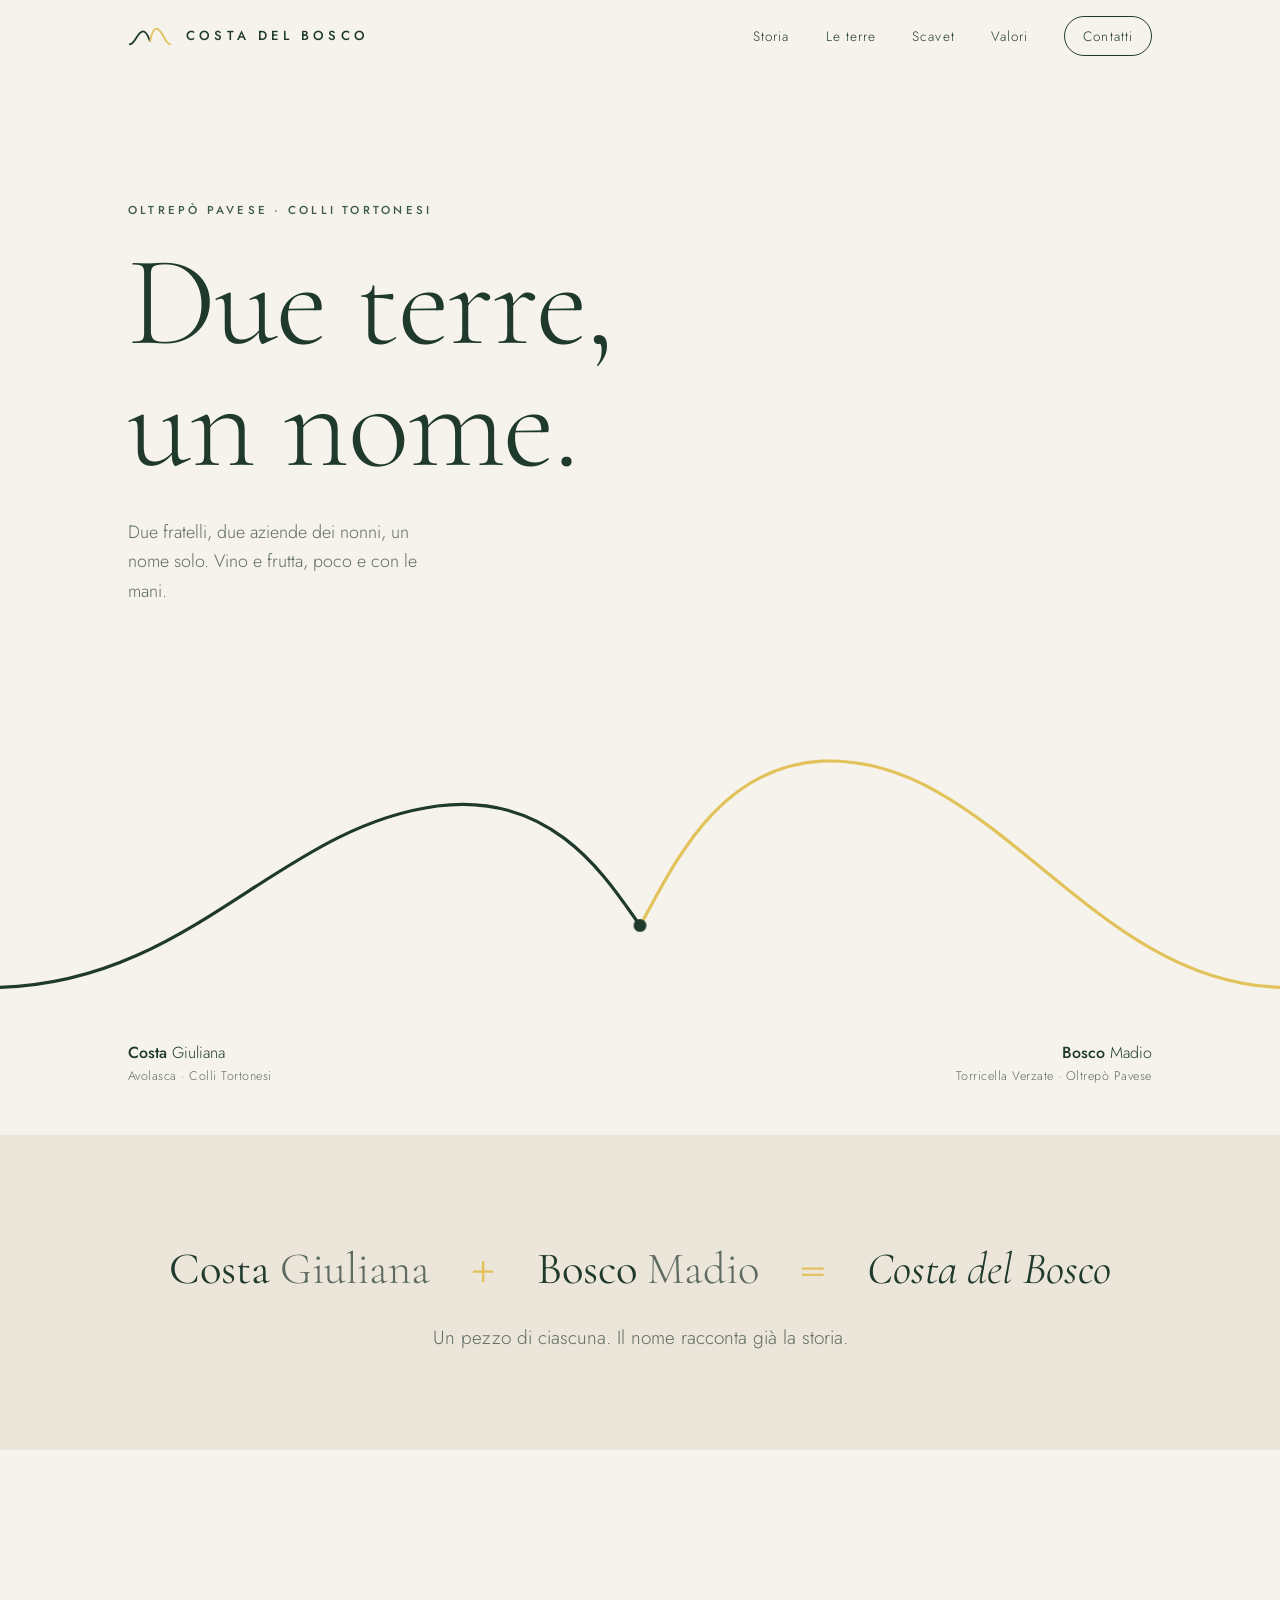
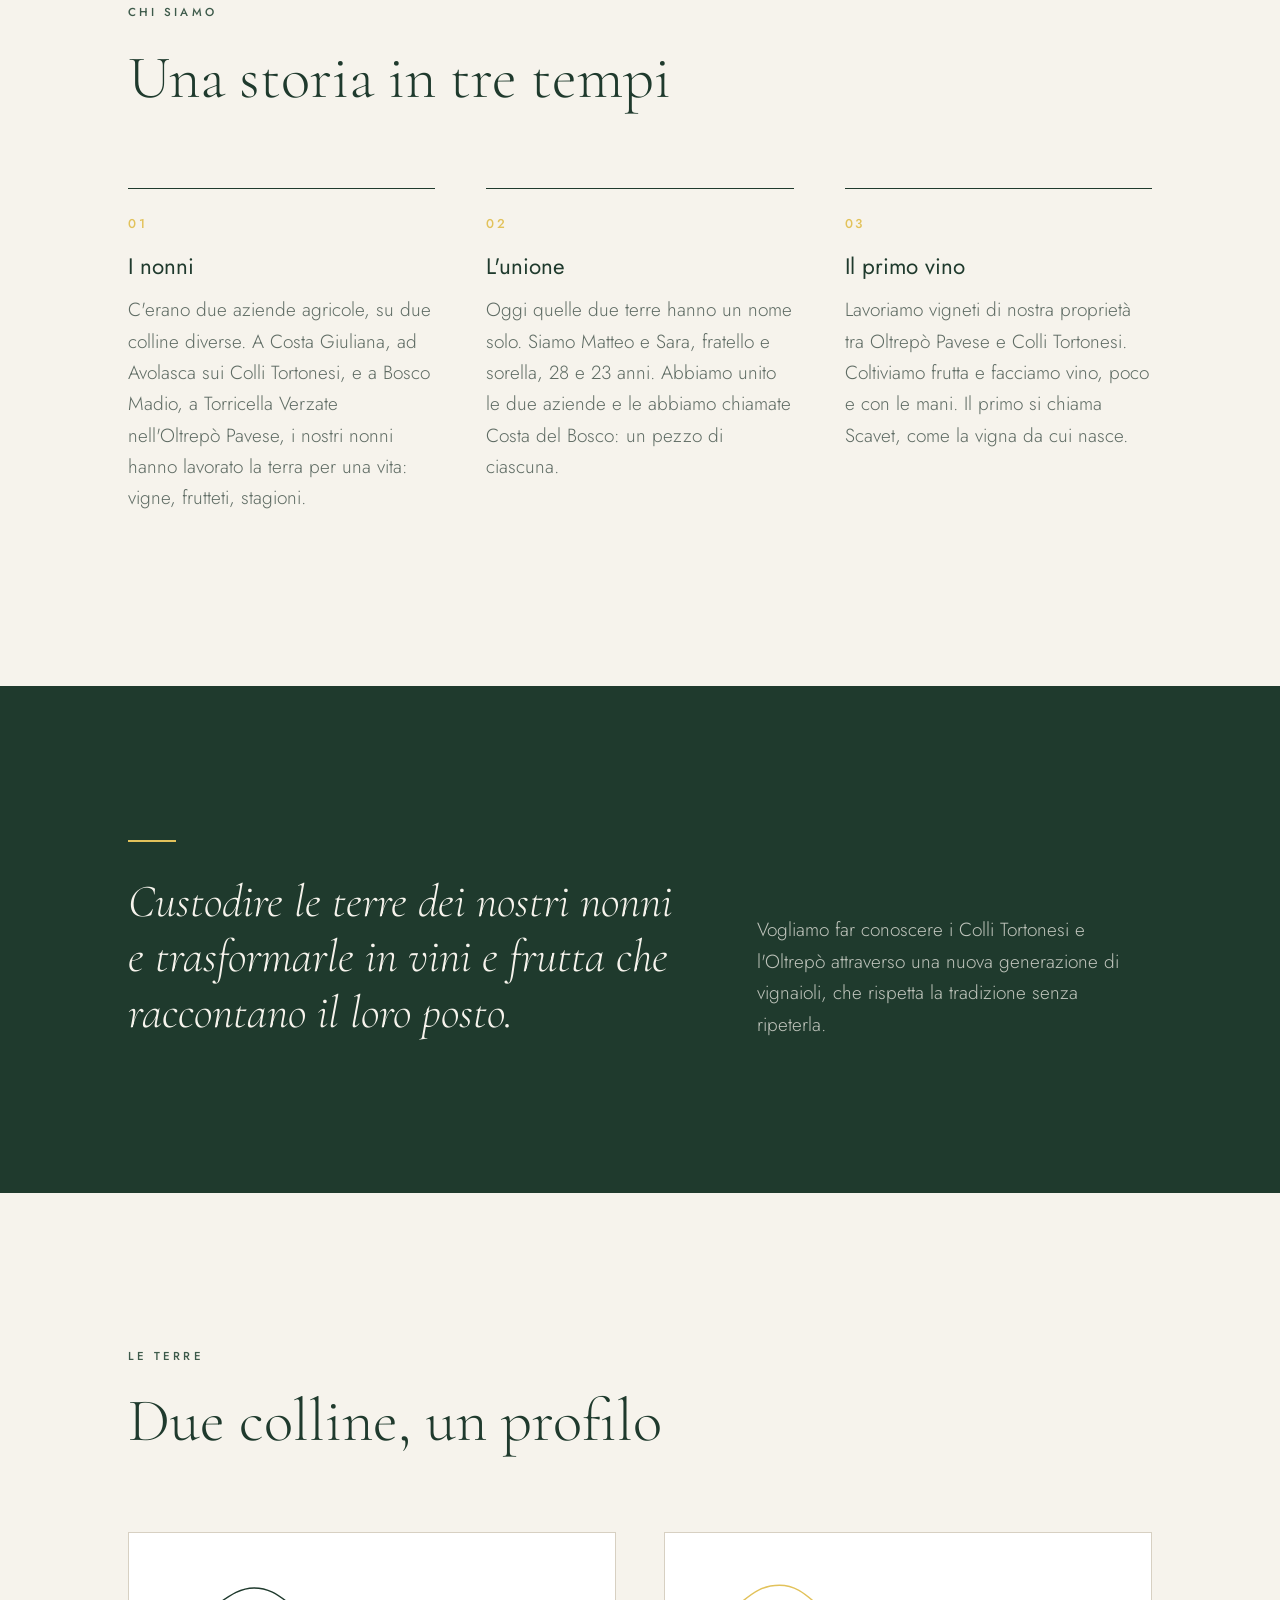
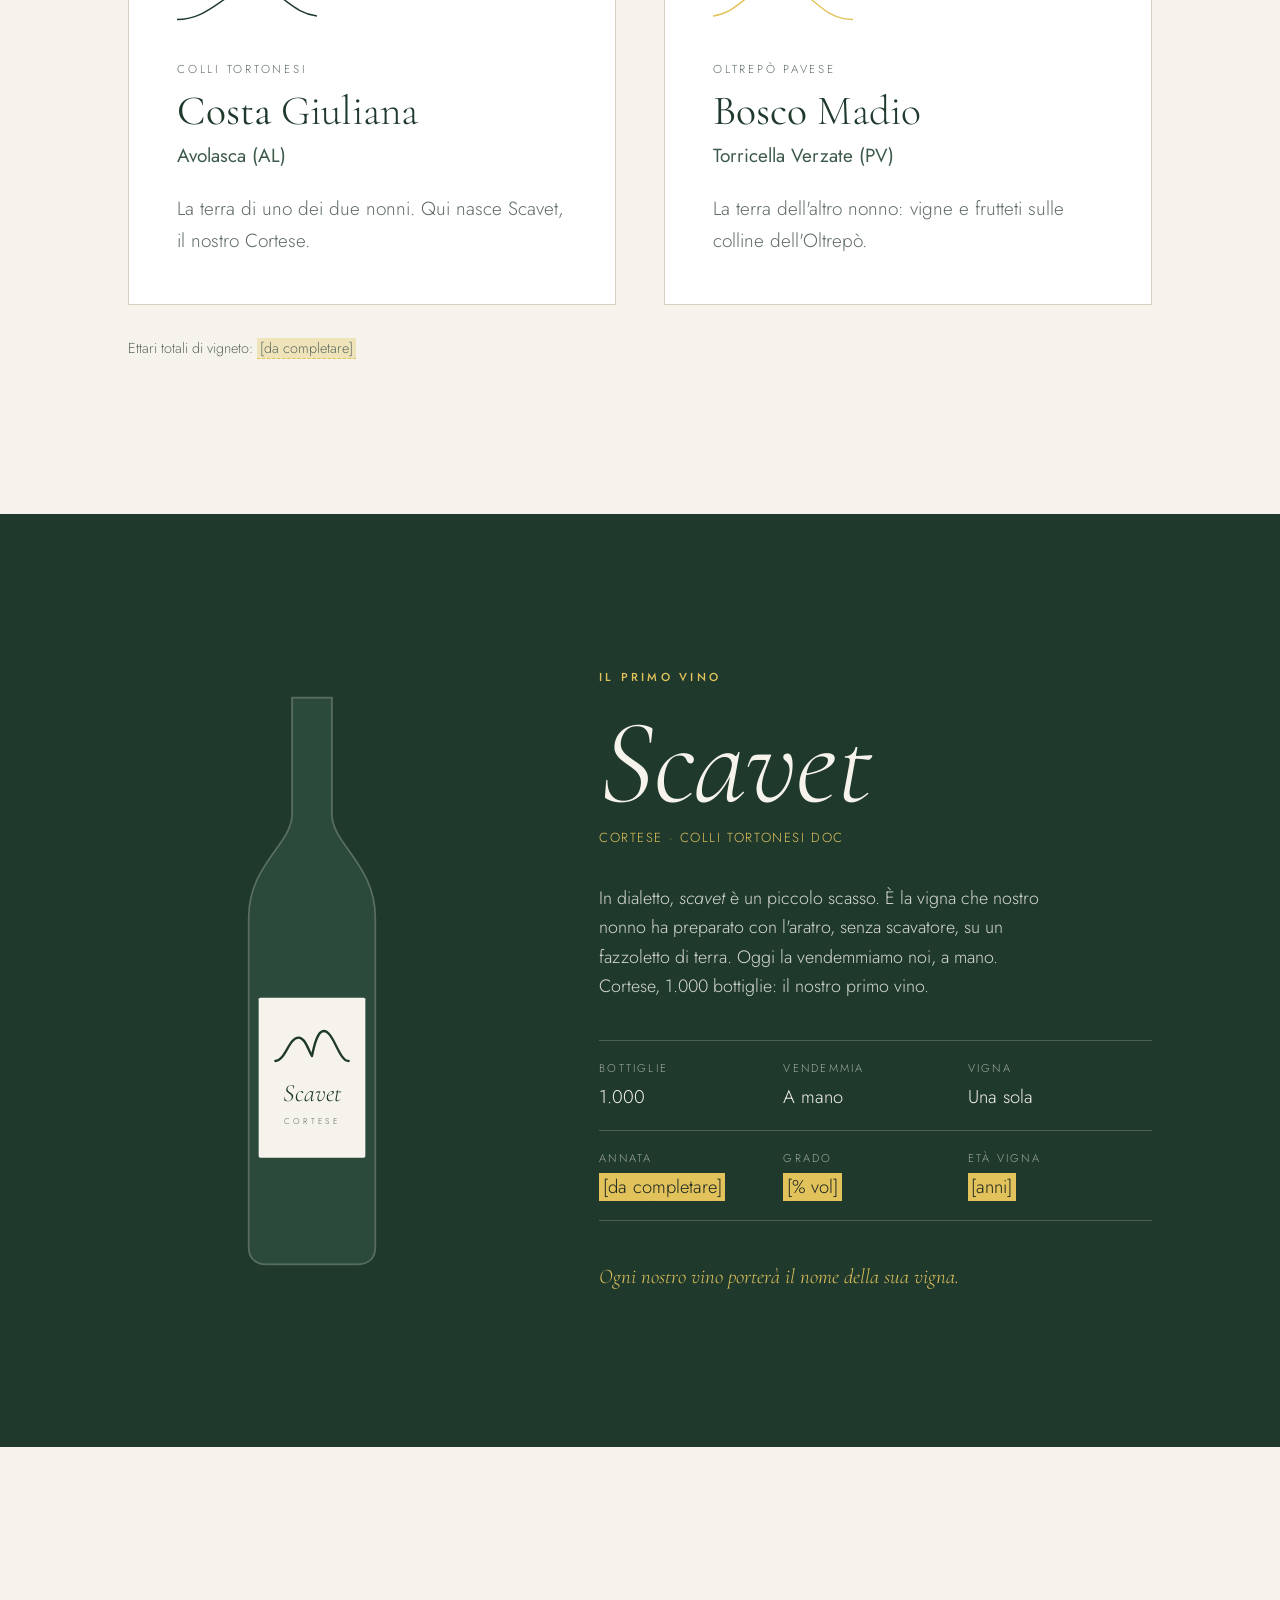
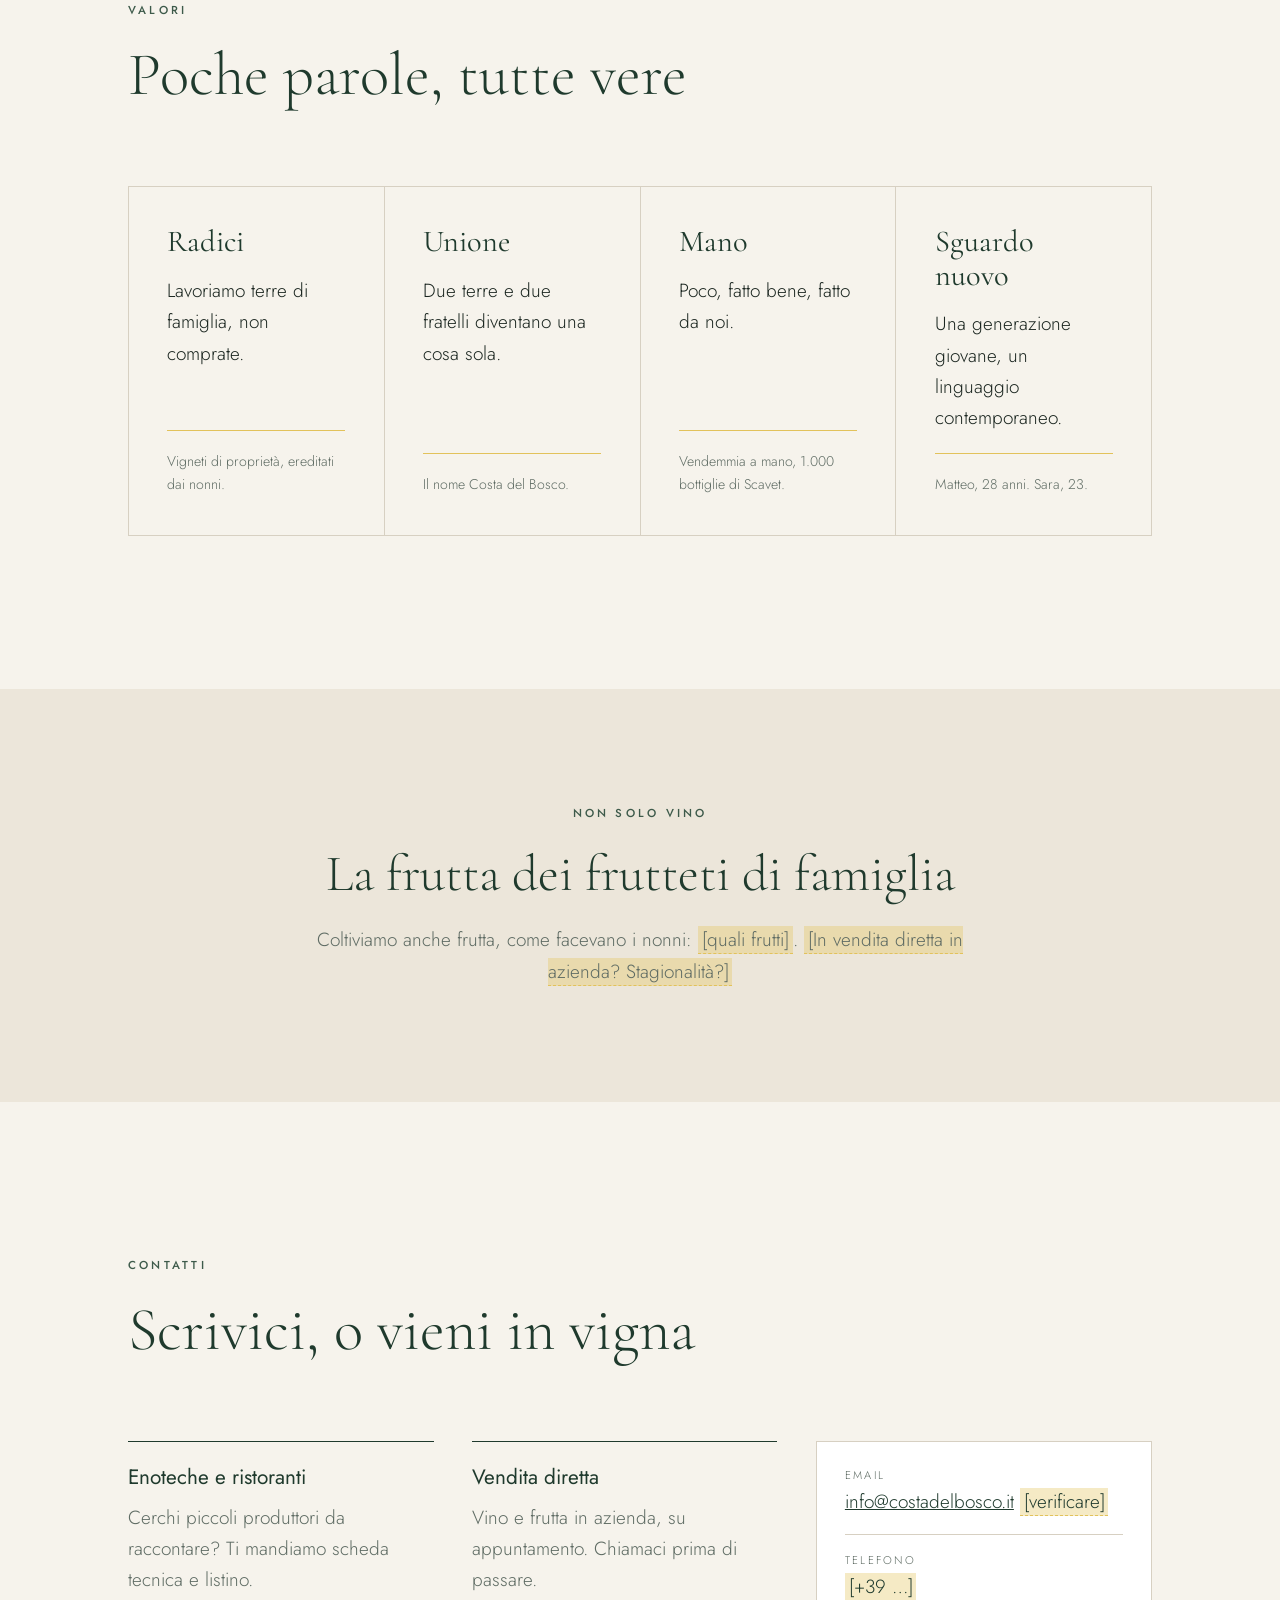
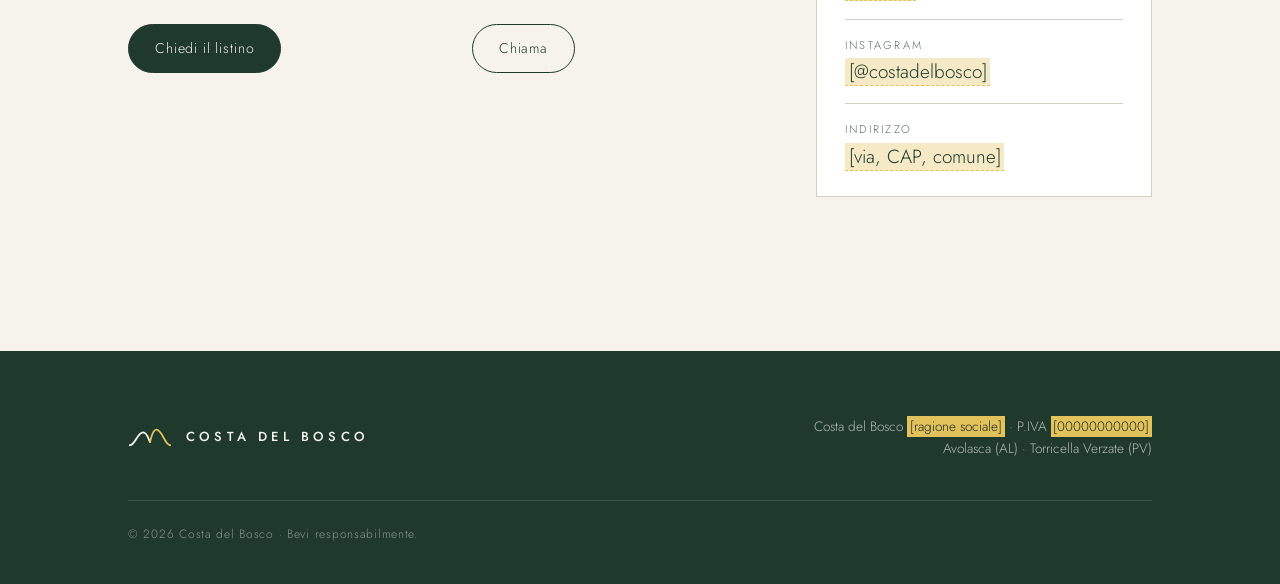
==== sito/index.html @ 636215fb "Primo commit: piattaforma di brand, identità visiva e sito Co-Authored-By: Claude Opus 5.5 <noreply@" ====
<!doctype html>
<html lang="it">
<head>
  <meta charset="utf-8">
  <meta name="viewport" content="width=device-width, initial-scale=1">
  <title>Costa del Bosco — Vino e frutta tra Oltrepò Pavese e Colli Tortonesi</title>
  <meta name="description" content="Due fratelli, due aziende dei nonni, un nome solo. Vino e frutta tra Oltrepò Pavese e Colli Tortonesi.">
  <meta property="og:title" content="Costa del Bosco">
  <meta property="og:description" content="Due fratelli, due aziende dei nonni, un nome solo. Vino e frutta tra Oltrepò Pavese e Colli Tortonesi.">
  <meta property="og:type" content="website">
  <meta name="theme-color" content="#1f3a2d">
  <link rel="icon" href="assets/favicon.svg" type="image/svg+xml">
  <link rel="preconnect" href="https://fonts.googleapis.com">
  <link rel="preconnect" href="https://fonts.gstatic.com" crossorigin>
  <link href="https://fonts.googleapis.com/css2?family=Cormorant+Garamond:ital,wght@0,300;0,400;1,300;1,400&family=Jost:wght@300;400;500&display=swap" rel="stylesheet">
  <link rel="stylesheet" href="styles.css">
  <script>document.documentElement.classList.add("js");</script>
</head>
<body>

  <header class="site-header">
    <div class="wrap header-inner">
      <a href="#top" class="brand" aria-label="Costa del Bosco, torna all'inizio">
        <svg class="brand-mark" viewBox="0 0 48 24" aria-hidden="true">
          <path d="M2 21 C8 21 10 7 16.5 7 C21 7 22.5 15 24 17.5" />
          <path d="M46 21 C40 21 37.5 4 31 4 C26.5 4 25.2 14 24 17.5" />
        </svg>
        <span class="brand-name">Costa del Bosco</span>
      </a>
      <button class="nav-toggle" aria-expanded="false" aria-controls="nav" aria-label="Apri il menu">
        <span></span><span></span>
      </button>
      <nav id="nav" class="nav">
        <a href="#storia">Storia</a>
        <a href="#terre">Le terre</a>
        <a href="#scavet">Scavet</a>
        <a href="#valori">Valori</a>
        <a href="#contatti" class="nav-cta">Contatti</a>
      </nav>
    </div>
  </header>

  <main id="top">

    <!-- HERO -->
    <section class="hero">
      <div class="wrap">
        <p class="eyebrow">Oltrepò Pavese · Colli Tortonesi</p>
        <h1 class="hero-title">Due terre,<br>un nome.</h1>
        <p class="hero-lead">Due fratelli, due aziende dei nonni, un nome solo. Vino e frutta, poco e con le mani.</p>
      </div>
      <figure class="hero-hills" aria-hidden="true">
        <svg viewBox="0 0 1200 320">
          <path class="hill hill-costa" pathLength="1" d="M0 290 C180 285 260 140 410 120 C520 106 570 190 600 232" />
          <path class="hill hill-bosco" pathLength="1" d="M1200 290 C1020 285 930 70 770 78 C670 84 630 180 600 232" />
          <circle class="hill-meet" cx="600" cy="232" r="6" />
        </svg>
        <figcaption class="hills-labels wrap">
          <span><strong>Costa</strong> Giuliana<small>Avolasca · Colli Tortonesi</small></span>
          <span><strong>Bosco</strong> Madio<small>Torricella Verzate · Oltrepò Pavese</small></span>
        </figcaption>
      </figure>
    </section>

    <!-- IL NOME -->
    <section class="name-equation">
      <div class="wrap">
        <p class="equation reveal">
          <span><b>Costa</b> Giuliana</span>
          <span class="op">+</span>
          <span><b>Bosco</b> Madio</span>
          <span class="op">=</span>
          <span class="result"><b>Costa</b> del <b>Bosco</b></span>
        </p>
        <p class="equation-note reveal">Un pezzo di ciascuna. Il nome racconta già la storia.</p>
      </div>
    </section>

    <!-- STORIA -->
    <section id="storia" class="section">
      <div class="wrap">
        <header class="section-head reveal">
          <p class="eyebrow">Chi siamo</p>
          <h2>Una storia in tre tempi</h2>
        </header>
        <ol class="timeline">
          <li class="reveal">
            <span class="step">01</span>
            <h3>I nonni</h3>
            <p>C'erano due aziende agricole, su due colline diverse. A Costa Giuliana, ad Avolasca sui Colli Tortonesi, e a Bosco Madio, a Torricella Verzate nell'Oltrepò Pavese, i nostri nonni hanno lavorato la terra per una vita: vigne, frutteti, stagioni.</p>
          </li>
          <li class="reveal">
            <span class="step">02</span>
            <h3>L'unione</h3>
            <p>Oggi quelle due terre hanno un nome solo. Siamo Matteo e Sara, fratello e sorella, 28 e 23 anni. Abbiamo unito le due aziende e le abbiamo chiamate Costa del Bosco: un pezzo di ciascuna.</p>
          </li>
          <li class="reveal">
            <span class="step">03</span>
            <h3>Il primo vino</h3>
            <p>Lavoriamo vigneti di nostra proprietà tra Oltrepò Pavese e Colli Tortonesi. Coltiviamo frutta e facciamo vino, poco e con le mani. Il primo si chiama Scavet, come la vigna da cui nasce.</p>
          </li>
        </ol>
      </div>
    </section>

    <!-- MISSIONE -->
    <section class="mission">
      <div class="wrap mission-grid">
        <blockquote class="reveal">
          <p>Custodire le terre dei nostri nonni e trasformarle in vini e frutta che raccontano il loro posto.</p>
        </blockquote>
        <p class="mission-vision reveal">Vogliamo far conoscere i Colli Tortonesi e l'Oltrepò attraverso una nuova generazione di vignaioli, che rispetta la tradizione senza ripeterla.</p>
      </div>
    </section>

    <!-- LE TERRE -->
    <section id="terre" class="section">
      <div class="wrap">
        <header class="section-head reveal">
          <p class="eyebrow">Le terre</p>
          <h2>Due colline, un profilo</h2>
        </header>
        <div class="lands">
          <article class="land reveal">
            <svg class="land-line" viewBox="0 0 200 60" aria-hidden="true"><path d="M0 55 C50 55 70 10 110 10 C150 10 160 45 200 50" /></svg>
            <p class="land-zone">Colli Tortonesi</p>
            <h3><b>Costa</b> Giuliana</h3>
            <p class="land-place">Avolasca (AL)</p>
            <p>La terra di uno dei due nonni. Qui nasce Scavet, il nostro Cortese.</p>
          </article>
          <article class="land reveal">
            <svg class="land-line" viewBox="0 0 200 60" aria-hidden="true"><path d="M0 50 C40 45 50 6 95 6 C140 6 150 55 200 55" /></svg>
            <p class="land-zone">Oltrepò Pavese</p>
            <h3><b>Bosco</b> Madio</h3>
            <p class="land-place">Torricella Verzate (PV)</p>
            <p>La terra dell'altro nonno: vigne e frutteti sulle colline dell'Oltrepò.</p>
          </article>
        </div>
        <p class="lands-note reveal">Ettari totali di vigneto: <span class="todo">[da completare]</span></p>
      </div>
    </section>

    <!-- SCAVET -->
    <section id="scavet" class="wine">
      <div class="wrap wine-grid">
        <div class="wine-visual reveal" aria-hidden="true">
          <svg viewBox="0 0 120 360" class="bottle">
            <path class="bottle-body" d="M48 10 h24 v70 c0 18 26 30 26 62 v198 c0 6 -4 10 -10 10 h-56 c-6 0 -10 -4 -10 -10 v-198 c0 -32 26 -44 26 -62 z" />
            <rect class="bottle-label" x="28" y="190" width="64" height="96" rx="1" />
            <path class="bottle-mark" d="M38 228 C44 228 46 214 52 214 C56 214 58 222 60 225 M82 228 C76 228 73 210 67 210 C63 210 61 220 60 225" />
            <text x="60" y="252" text-anchor="middle" class="bottle-text">Scavet</text>
            <text x="60" y="266" text-anchor="middle" class="bottle-sub">CORTESE</text>
          </svg>
        </div>
        <div class="wine-copy">
          <p class="eyebrow reveal">Il primo vino</p>
          <h2 class="wine-name reveal">Scavet</h2>
          <p class="wine-type reveal">Cortese · Colli Tortonesi DOC</p>
          <p class="wine-story reveal">In dialetto, <em>scavet</em> è un piccolo scasso. È la vigna che nostro nonno ha preparato con l'aratro, senza scavatore, su un fazzoletto di terra. Oggi la vendemmiamo noi, a mano. Cortese, 1.000 bottiglie: il nostro primo vino.</p>
          <dl class="wine-facts reveal">
            <div><dt>Bottiglie</dt><dd>1.000</dd></div>
            <div><dt>Vendemmia</dt><dd>A mano</dd></div>
            <div><dt>Vigna</dt><dd>Una sola</dd></div>
            <div><dt>Annata</dt><dd><span class="todo">[da completare]</span></dd></div>
            <div><dt>Grado</dt><dd><span class="todo">[% vol]</span></dd></div>
            <div><dt>Età vigna</dt><dd><span class="todo">[anni]</span></dd></div>
          </dl>
          <p class="wine-rule reveal">Ogni nostro vino porterà il nome della sua vigna.</p>
        </div>
      </div>
    </section>

    <!-- VALORI -->
    <section id="valori" class="section">
      <div class="wrap">
        <header class="section-head reveal">
          <p class="eyebrow">Valori</p>
          <h2>Poche parole, tutte vere</h2>
        </header>
        <div class="values">
          <article class="value reveal">
            <h3>Radici</h3>
            <p>Lavoriamo terre di famiglia, non comprate.</p>
            <p class="value-proof">Vigneti di proprietà, ereditati dai nonni.</p>
          </article>
          <article class="value reveal">
            <h3>Unione</h3>
            <p>Due terre e due fratelli diventano una cosa sola.</p>
            <p class="value-proof">Il nome Costa del Bosco.</p>
          </article>
          <article class="value reveal">
            <h3>Mano</h3>
            <p>Poco, fatto bene, fatto da noi.</p>
            <p class="value-proof">Vendemmia a mano, 1.000 bottiglie di Scavet.</p>
          </article>
          <article class="value reveal">
            <h3>Sguardo nuovo</h3>
            <p>Una generazione giovane, un linguaggio contemporaneo.</p>
            <p class="value-proof">Matteo, 28 anni. Sara, 23.</p>
          </article>
        </div>
      </div>
    </section>

    <!-- FRUTTA -->
    <section class="fruit">
      <div class="wrap fruit-inner reveal">
        <p class="eyebrow">Non solo vino</p>
        <h2>La frutta dei frutteti di famiglia</h2>
        <p>Coltiviamo anche frutta, come facevano i nonni: <span class="todo">[quali frutti]</span>. <span class="todo">[In vendita diretta in azienda? Stagionalità?]</span></p>
      </div>
    </section>

    <!-- CONTATTI -->
    <section id="contatti" class="section contact">
      <div class="wrap">
        <header class="section-head reveal">
          <p class="eyebrow">Contatti</p>
          <h2>Scrivici, o vieni in vigna</h2>
        </header>
        <div class="contact-grid">
          <article class="contact-card reveal">
            <h3>Enoteche e ristoranti</h3>
            <p>Cerchi piccoli produttori da raccontare? Ti mandiamo scheda tecnica e listino.</p>
            <a class="button" href="mailto:info@costadelbosco.it?subject=Richiesta%20listino">Chiedi il listino</a>
          </article>
          <article class="contact-card reveal">
            <h3>Vendita diretta</h3>
            <p>Vino e frutta in azienda, su appuntamento. Chiamaci prima di passare.</p>
            <a class="button button-ghost" href="tel:+390000000000">Chiama</a>
          </article>
          <dl class="contact-list reveal">
            <div><dt>Email</dt><dd><a href="mailto:info@costadelbosco.it">info@costadelbosco.it</a> <span class="todo">[verificare]</span></dd></div>
            <div><dt>Telefono</dt><dd><span class="todo">[+39 …]</span></dd></div>
            <div><dt>Instagram</dt><dd><span class="todo">[@costadelbosco]</span></dd></div>
            <div><dt>Indirizzo</dt><dd><span class="todo">[via, CAP, comune]</span></dd></div>
          </dl>
        </div>
      </div>
    </section>

  </main>

  <footer class="site-footer">
    <div class="wrap footer-inner">
      <div class="footer-brand">
        <svg class="brand-mark" viewBox="0 0 48 24" aria-hidden="true">
          <path d="M2 21 C8 21 10 7 16.5 7 C21 7 22.5 15 24 17.5" />
          <path d="M46 21 C40 21 37.5 4 31 4 C26.5 4 25.2 14 24 17.5" />
        </svg>
        <span class="brand-name">Costa del Bosco</span>
      </div>
      <p class="footer-legal">
        Costa del Bosco <span class="todo">[ragione sociale]</span> · P.IVA <span class="todo">[00000000000]</span><br>
        Avolasca (AL) · Torricella Verzate (PV)
      </p>
      <p class="footer-small">© <span data-year>2026</span> Costa del Bosco · Bevi responsabilmente.</p>
    </div>
  </footer>

  <script src="script.js" defer></script>
</body>
</html>
---- sito/styles.css ----
/* Costa del Bosco — palette e tipografia dalla piattaforma di brand */
:root {
  --bosco: #1f3a2d;        /* verde bosco profondo */
  --bosco-soft: #3d5a4a;
  --calce: #f6f3ec;        /* bianco calce / carta naturale */
  --carta: #ece6da;
  --paglia: #e2c25b;       /* giallo paglierino, il colore del Cortese */
  --ink: #1b2620;
  --muted: #5e6b63;
  --line: #d7d0c2;

  --sans: "Jost", system-ui, -apple-system, "Segoe UI", sans-serif;
  --serif: "Cormorant Garamond", Georgia, serif;

  --wrap: 1120px;
  --gutter: clamp(16px, 5vw, 48px);
  --section: clamp(80px, 12vw, 160px);
}

*, *::before, *::after { box-sizing: border-box; }

html { scroll-behavior: smooth; scroll-padding-top: 80px; }

body {
  margin: 0;
  background: var(--calce);
  color: var(--ink);
  font-family: var(--sans);
  font-weight: 300;
  font-size: clamp(17px, 1.1vw + 12px, 19px);
  line-height: 1.65;
  -webkit-font-smoothing: antialiased;
}

h1, h2, h3 { font-weight: 400; line-height: 1.1; margin: 0; }
p { margin: 0 0 1em; }
a { color: inherit; }
b, strong { font-weight: 500; }

.wrap { max-width: var(--wrap); margin: 0 auto; padding: 0 var(--gutter); }

.eyebrow {
  font-size: 0.72rem;
  font-weight: 500;
  letter-spacing: 0.28em;
  text-transform: uppercase;
  color: var(--bosco-soft);
  margin-bottom: 1.4rem;
}

/* Segnaposto da completare: visibili ma discreti */
.todo {
  background: color-mix(in srgb, var(--paglia) 35%, transparent);
  border-bottom: 1px dashed var(--paglia);
  padding: 0 0.2em;
  font-style: normal;
}

/* ---------- Header ---------- */
.site-header {
  position: sticky;
  top: 0;
  z-index: 10;
  background: color-mix(in srgb, var(--calce) 88%, transparent);
  backdrop-filter: blur(10px);
  border-bottom: 1px solid transparent;
  transition: border-color .3s;
}
.site-header.scrolled { border-bottom-color: var(--line); }

.header-inner {
  display: flex;
  align-items: center;
  justify-content: space-between;
  height: 72px;
}

.brand { display: flex; align-items: center; gap: 14px; text-decoration: none; color: var(--bosco); }
.brand-mark { width: 44px; height: 22px; fill: none; stroke: currentColor; stroke-width: 2; stroke-linecap: round; }
.brand-mark path:last-child { stroke: var(--paglia); }
.brand-name {
  font-size: 0.82rem;
  font-weight: 500;
  letter-spacing: 0.32em;
  text-transform: uppercase;
  white-space: nowrap;
}

.nav { display: flex; gap: 36px; align-items: center; }
.nav a {
  text-decoration: none;
  font-size: 0.85rem;
  letter-spacing: 0.08em;
  color: var(--bosco);
  position: relative;
}
.nav a::after {
  content: "";
  position: absolute;
  left: 0; right: 0; bottom: -4px;
  height: 1px;
  background: currentColor;
  transform: scaleX(0);
  transform-origin: left;
  transition: transform .3s;
}
.nav a:hover::after, .nav a:focus-visible::after { transform: scaleX(1); }
.nav .nav-cta { border: 1px solid var(--bosco); padding: 8px 18px; border-radius: 999px; }
.nav .nav-cta::after { display: none; }
.nav .nav-cta:hover { background: var(--bosco); color: var(--calce); }

.nav-toggle {
  display: none;
  background: none;
  border: 0;
  width: 40px; height: 40px;
  padding: 10px 8px;
  cursor: pointer;
  flex-direction: column;
  justify-content: space-between;
}
.nav-toggle span { display: block; height: 1.5px; background: var(--bosco); transition: transform .3s; }
.nav-toggle[aria-expanded="true"] span:first-child { transform: translateY(8.5px) rotate(45deg); }
.nav-toggle[aria-expanded="true"] span:last-child { transform: translateY(-8.5px) rotate(-45deg); }

/* ---------- Hero ---------- */
.hero { padding-top: clamp(64px, 10vw, 140px); overflow: hidden; }
.hero-title {
  font-family: var(--serif);
  font-weight: 300;
  font-size: clamp(3.4rem, 10vw, 8.5rem);
  letter-spacing: -0.01em;
  line-height: 0.95;
  color: var(--bosco);
  margin-bottom: 2rem;
}
.hero-lead { max-width: 30ch; font-size: clamp(1.05rem, 1.4vw, 1.25rem); color: var(--muted); }

.hero-hills { margin: clamp(32px, 6vw, 72px) 0 0; position: relative; }
.hero-hills svg { display: block; width: 100%; height: auto; overflow: visible; }
.hill { fill: none; stroke-width: 3; stroke-linecap: round; }
.hill-costa { stroke: var(--bosco); }
.hill-bosco { stroke: var(--paglia); }
.hill-meet { fill: var(--bosco); }

.js .hill { stroke-dasharray: 1; stroke-dashoffset: 1; animation: draw 2.4s cubic-bezier(.6,.1,.2,1) .3s forwards; }
.js .hill-meet { opacity: 0; animation: fade .6s ease 2.5s forwards; }
@keyframes draw { to { stroke-dashoffset: 0; } }
@keyframes fade { to { opacity: 1; } }

.hills-labels {
  display: flex;
  justify-content: space-between;
  gap: 24px;
  margin-top: 20px;
  padding-bottom: 48px;
  font-size: 1rem;
  color: var(--bosco);
}
.hills-labels span:last-child { text-align: right; }
.hills-labels small {
  display: block;
  font-size: 0.78rem;
  color: var(--muted);
  letter-spacing: 0.04em;
}

/* ---------- Il nome ---------- */
.name-equation { background: var(--carta); padding: clamp(56px, 8vw, 96px) 0; text-align: center; }
.equation {
  display: flex;
  flex-wrap: wrap;
  justify-content: center;
  align-items: baseline;
  gap: 0.5em 0.9em;
  font-family: var(--serif);
  font-size: clamp(1.6rem, 3.6vw, 2.8rem);
  color: var(--muted);
  margin-bottom: 1rem;
}
.equation b { color: var(--bosco); font-weight: 400; }
.equation .op { color: var(--paglia); font-family: var(--sans); font-weight: 300; }
.equation .result { color: var(--bosco); font-style: italic; }
.equation-note { color: var(--muted); margin: 0; }

/* ---------- Sezioni ---------- */
.section { padding: var(--section) 0; }
.section-head { margin-bottom: clamp(40px, 6vw, 80px); }
.section-head h2 {
  font-family: var(--serif);
  font-weight: 300;
  font-size: clamp(2.2rem, 5vw, 3.8rem);
  color: var(--bosco);
}

/* Storia */
.timeline {
  list-style: none;
  margin: 0; padding: 0;
  display: grid;
  grid-template-columns: repeat(3, 1fr);
  gap: clamp(32px, 4vw, 64px);
}
.timeline li { border-top: 1px solid var(--bosco); padding-top: 24px; }
.step { display: block; font-size: 0.8rem; letter-spacing: 0.2em; color: var(--paglia); font-weight: 500; margin-bottom: 1.2rem; }
.timeline h3 { font-size: 1.4rem; color: var(--bosco); margin-bottom: 1rem; }
.timeline p { color: var(--muted); }

/* Missione */
.mission { background: var(--bosco); color: var(--calce); padding: var(--section) 0; }
.mission-grid { display: grid; grid-template-columns: 1.4fr 1fr; gap: clamp(40px, 6vw, 96px); align-items: end; }
.mission blockquote { margin: 0; }
.mission blockquote p {
  font-family: var(--serif);
  font-weight: 300;
  font-style: italic;
  font-size: clamp(1.8rem, 3.6vw, 2.9rem);
  line-height: 1.2;
  margin: 0;
}
.mission blockquote p::before { content: ""; display: block; width: 48px; height: 2px; background: var(--paglia); margin-bottom: 32px; }
.mission-vision { color: color-mix(in srgb, var(--calce) 75%, transparent); margin: 0; }

/* Le terre */
.lands { display: grid; grid-template-columns: 1fr 1fr; gap: clamp(24px, 4vw, 48px); }
.land { background: #fff; padding: clamp(28px, 4vw, 48px); border: 1px solid var(--line); }
.land-line { width: 140px; height: 42px; fill: none; stroke: var(--bosco); stroke-width: 2; stroke-linecap: round; margin-bottom: 28px; }
.land:last-child .land-line { stroke: var(--paglia); }
.land-zone { font-size: 0.72rem; letter-spacing: 0.24em; text-transform: uppercase; color: var(--muted); margin-bottom: 0.6rem; }
.land h3 { font-family: var(--serif); font-weight: 300; font-size: clamp(2rem, 3.4vw, 2.6rem); color: var(--bosco); margin-bottom: 0.3rem; }
.land h3 b { font-weight: 400; }
.land-place { color: var(--bosco-soft); font-weight: 400; margin-bottom: 1.4rem; }
.land p:last-child { color: var(--muted); margin: 0; }
.lands-note { margin: 32px 0 0; color: var(--muted); font-size: 0.9rem; }

/* Scavet */
.wine { background: var(--bosco); color: var(--calce); padding: var(--section) 0; }
.wine-grid { display: grid; grid-template-columns: 0.8fr 1.2fr; gap: clamp(40px, 8vw, 120px); align-items: center; }
.wine-visual { display: flex; justify-content: center; }
.bottle { width: clamp(120px, 18vw, 200px); height: auto; }
.bottle-body { fill: #2c4a3b; stroke: color-mix(in srgb, var(--calce) 25%, transparent); stroke-width: 1; }
.bottle-label { fill: var(--calce); }
.bottle-mark { fill: none; stroke: var(--bosco); stroke-width: 1.4; stroke-linecap: round; }
.bottle-text { font-family: var(--serif); font-style: italic; font-size: 15px; fill: var(--bosco); }
.bottle-sub { font-family: var(--sans); font-size: 5px; letter-spacing: 2px; fill: var(--muted); }

.wine .eyebrow { color: var(--paglia); }
.wine-name { font-family: var(--serif); font-weight: 300; font-style: italic; font-size: clamp(4rem, 10vw, 7.5rem); line-height: 0.9; margin-bottom: 0.6rem; }
.wine-type { letter-spacing: 0.12em; text-transform: uppercase; font-size: 0.82rem; color: var(--paglia); margin-bottom: 2.2rem; }
.wine-story { font-size: clamp(1.05rem, 1.4vw, 1.2rem); max-width: 46ch; color: color-mix(in srgb, var(--calce) 85%, transparent); }
.wine-facts {
  display: grid;
  grid-template-columns: repeat(3, 1fr);
  gap: 0;
  margin: 2.4rem 0;
  border-top: 1px solid color-mix(in srgb, var(--calce) 20%, transparent);
}
.wine-facts div { padding: 18px 12px 18px 0; border-bottom: 1px solid color-mix(in srgb, var(--calce) 20%, transparent); }
.wine-facts dt { font-size: 0.7rem; letter-spacing: 0.2em; text-transform: uppercase; color: color-mix(in srgb, var(--calce) 60%, transparent); }
.wine-facts dd { margin: 4px 0 0; font-size: 1.15rem; }
.wine .todo, .site-footer .todo { background: var(--paglia); color: var(--ink); }
.wine-rule { font-family: var(--serif); font-style: italic; font-size: 1.3rem; color: var(--paglia); margin: 0; }

/* Valori */
.values { display: grid; grid-template-columns: repeat(4, 1fr); gap: 1px; background: var(--line); border: 1px solid var(--line); }
.value { background: var(--calce); padding: clamp(24px, 3vw, 40px); display: flex; flex-direction: column; }
.value h3 { font-family: var(--serif); font-weight: 400; font-size: 1.9rem; color: var(--bosco); margin-bottom: 1rem; }
.value p { color: var(--ink); }
.value .value-proof { margin-top: auto; margin-bottom: 0; padding-top: 1.2rem; border-top: 1px solid var(--paglia); font-size: 0.88rem; color: var(--muted); }

/* Frutta */
.fruit { background: var(--carta); padding: clamp(64px, 9vw, 120px) 0; }
.fruit-inner { max-width: 760px; text-align: center; }
.fruit h2 { font-family: var(--serif); font-weight: 300; font-size: clamp(2rem, 4.2vw, 3.2rem); color: var(--bosco); margin-bottom: 1.4rem; }
.fruit p:last-child { color: var(--muted); margin: 0; }

/* Contatti */
.contact-grid { display: grid; grid-template-columns: 1fr 1fr 1.1fr; gap: clamp(24px, 3vw, 40px); align-items: start; }
.contact-card { border-top: 1px solid var(--bosco); padding-top: 24px; }
.contact-card h3 { font-size: 1.3rem; color: var(--bosco); margin-bottom: 0.8rem; }
.contact-card p { color: var(--muted); }
.button {
  display: inline-block;
  margin-top: 0.6rem;
  padding: 12px 26px;
  border-radius: 999px;
  background: var(--bosco);
  color: var(--calce);
  text-decoration: none;
  font-size: 0.88rem;
  letter-spacing: 0.06em;
  border: 1px solid var(--bosco);
  transition: background .25s, color .25s;
}
.button:hover { background: transparent; color: var(--bosco); }
.button-ghost { background: transparent; color: var(--bosco); }
.button-ghost:hover { background: var(--bosco); color: var(--calce); }

.contact-list { margin: 0; background: #fff; border: 1px solid var(--line); padding: 8px 28px; }
.contact-list div { padding: 16px 0; border-bottom: 1px solid var(--line); }
.contact-list div:last-child { border-bottom: 0; }
.contact-list dt { font-size: 0.7rem; letter-spacing: 0.2em; text-transform: uppercase; color: var(--muted); }
.contact-list dd { margin: 2px 0 0; color: var(--bosco); overflow-wrap: anywhere; }

/* ---------- Footer ---------- */
.site-footer { background: var(--bosco); color: var(--calce); padding: 64px 0 40px; }
.footer-inner { display: grid; grid-template-columns: 1fr 1fr; gap: 24px 48px; }
.footer-brand { display: flex; align-items: center; gap: 14px; }
.footer-legal { font-size: 0.85rem; color: color-mix(in srgb, var(--calce) 70%, transparent); text-align: right; margin: 0; }
.footer-small {
  grid-column: 1 / -1;
  font-size: 0.75rem;
  letter-spacing: 0.06em;
  color: color-mix(in srgb, var(--calce) 50%, transparent);
  border-top: 1px solid color-mix(in srgb, var(--calce) 15%, transparent);
  padding-top: 24px;
  margin: 16px 0 0;
}

/* ---------- Animazioni di comparsa ---------- */
.js .reveal { opacity: 0; transform: translateY(18px); transition: opacity .8s ease, transform .8s ease; }
.js .reveal.visible { opacity: 1; transform: none; }

@media (prefers-reduced-motion: reduce) {
  html { scroll-behavior: auto; }
  .js .reveal { opacity: 1; transform: none; transition: none; }
  .js .hill { animation: none; stroke-dashoffset: 0; }
  .js .hill-meet { animation: none; opacity: 1; }
}

/* ---------- Responsive ---------- */
@media (max-width: 960px) {
  .values { grid-template-columns: repeat(2, 1fr); }
  .contact-grid { grid-template-columns: 1fr 1fr; }
  .contact-list { grid-column: 1 / -1; }
}

@media (max-width: 760px) {
  .nav-toggle { display: flex; }
  .nav {
    position: absolute;
    top: 72px; left: 0; right: 0;
    flex-direction: column;
    align-items: flex-start;
    gap: 0;
    background: var(--calce);
    border-bottom: 1px solid var(--line);
    padding: 8px var(--gutter) 24px;
    display: none;
  }
  .nav.open { display: flex; }
  .nav a { padding: 14px 0; font-size: 1rem; width: 100%; border-bottom: 1px solid var(--line); }
  .nav a::after { display: none; }
  .nav .nav-cta { border: 0; border-radius: 0; padding: 14px 0; border-bottom: 0; }
  .nav .nav-cta:hover { background: none; color: var(--bosco); }

  .brand-name { font-size: 0.72rem; letter-spacing: 0.24em; }

  .equation { flex-direction: column; align-items: center; gap: 0.2em; }
  .hill { stroke-width: 5; }

  .timeline, .mission-grid, .lands, .wine-grid, .contact-grid, .footer-inner { grid-template-columns: 1fr; }
  .wine-visual { order: -1; }
  .wine-facts { grid-template-columns: repeat(2, 1fr); }
  .values { grid-template-columns: 1fr; }
  .footer-legal { text-align: left; }
  .hills-labels { font-size: 0.9rem; }
}
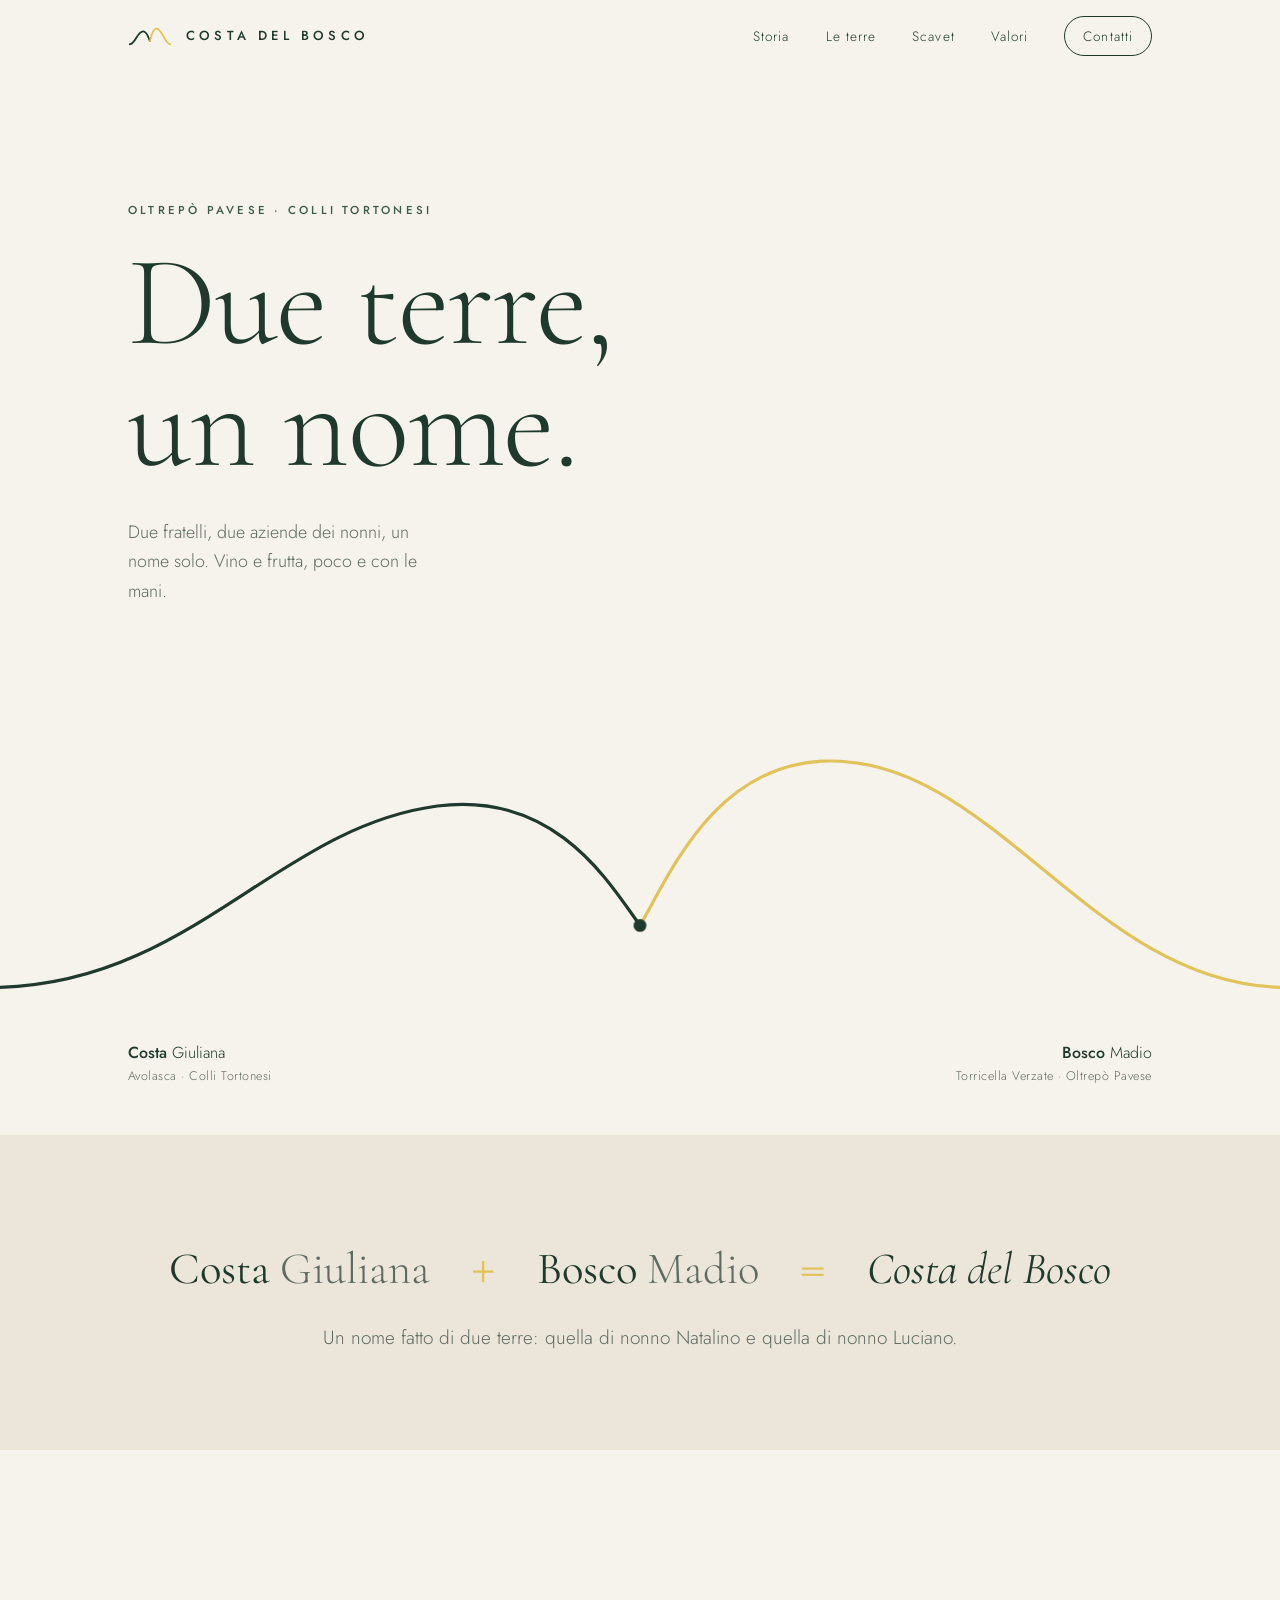
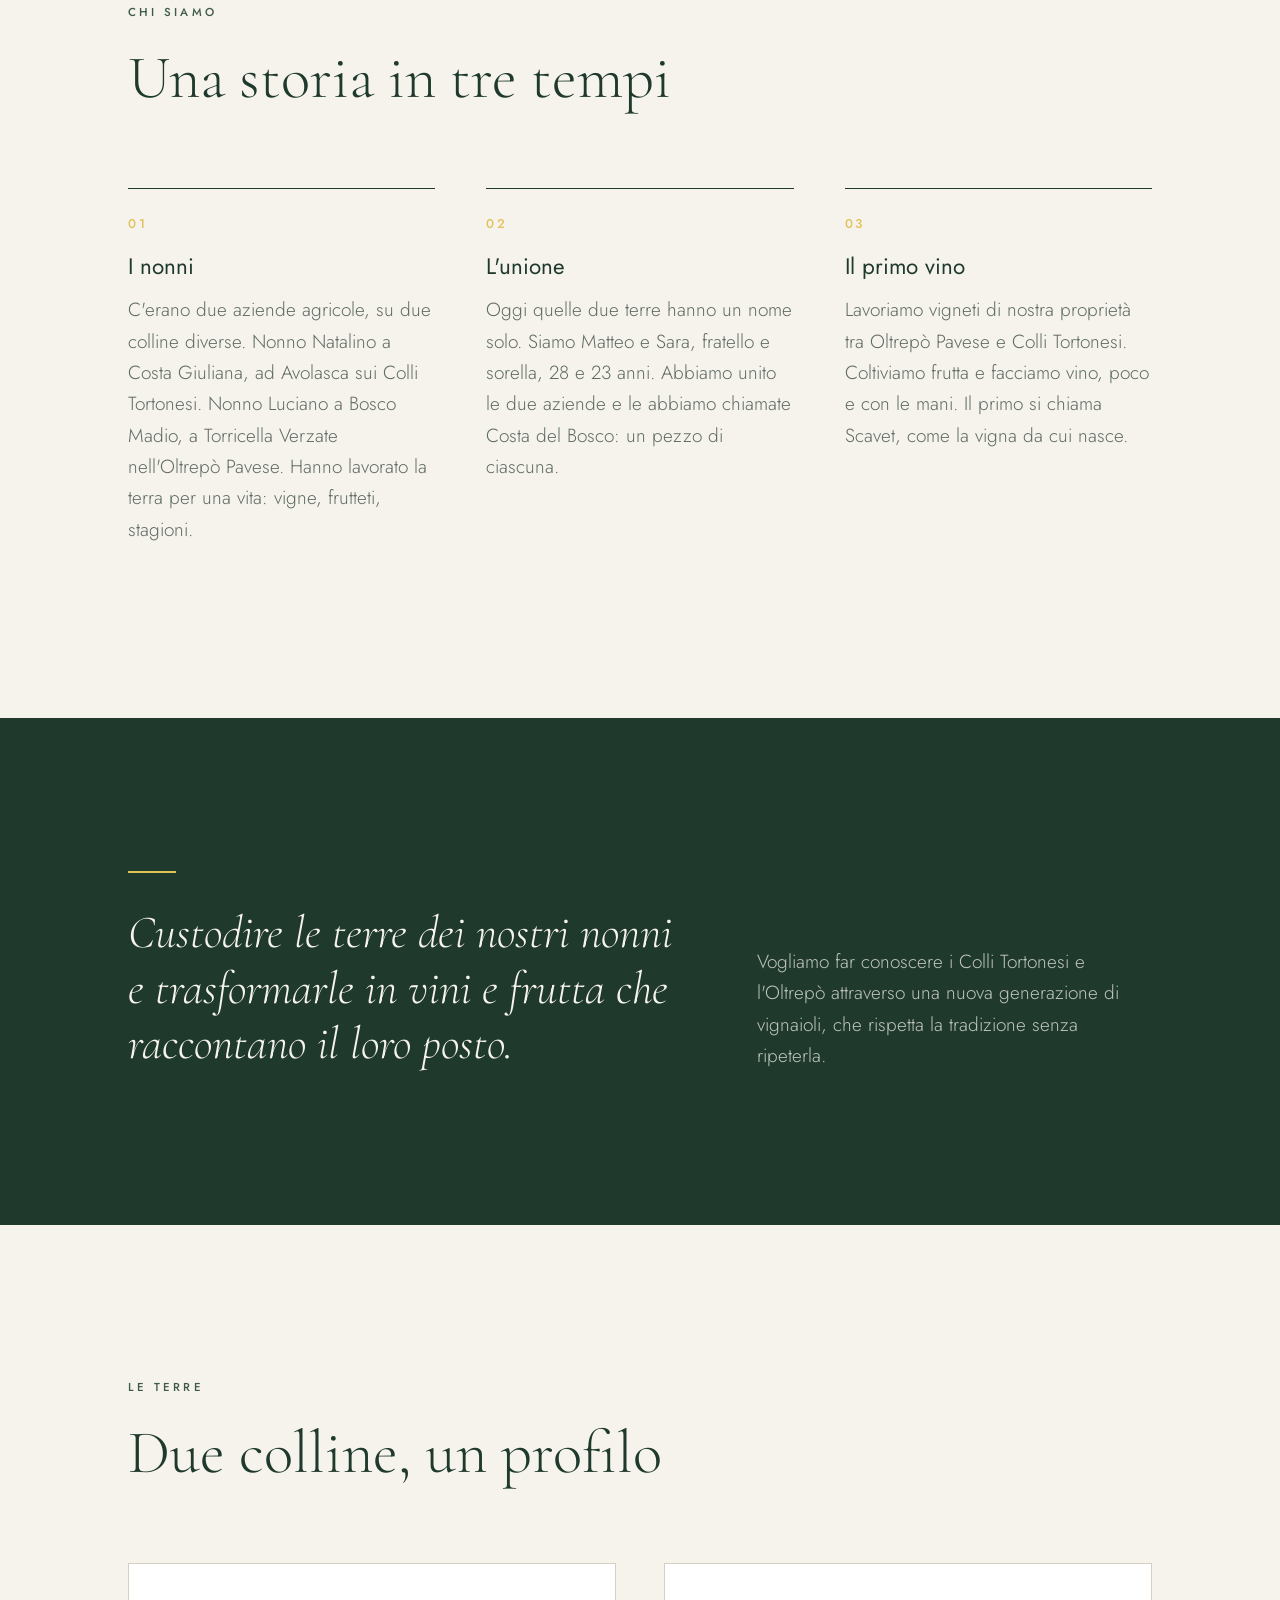
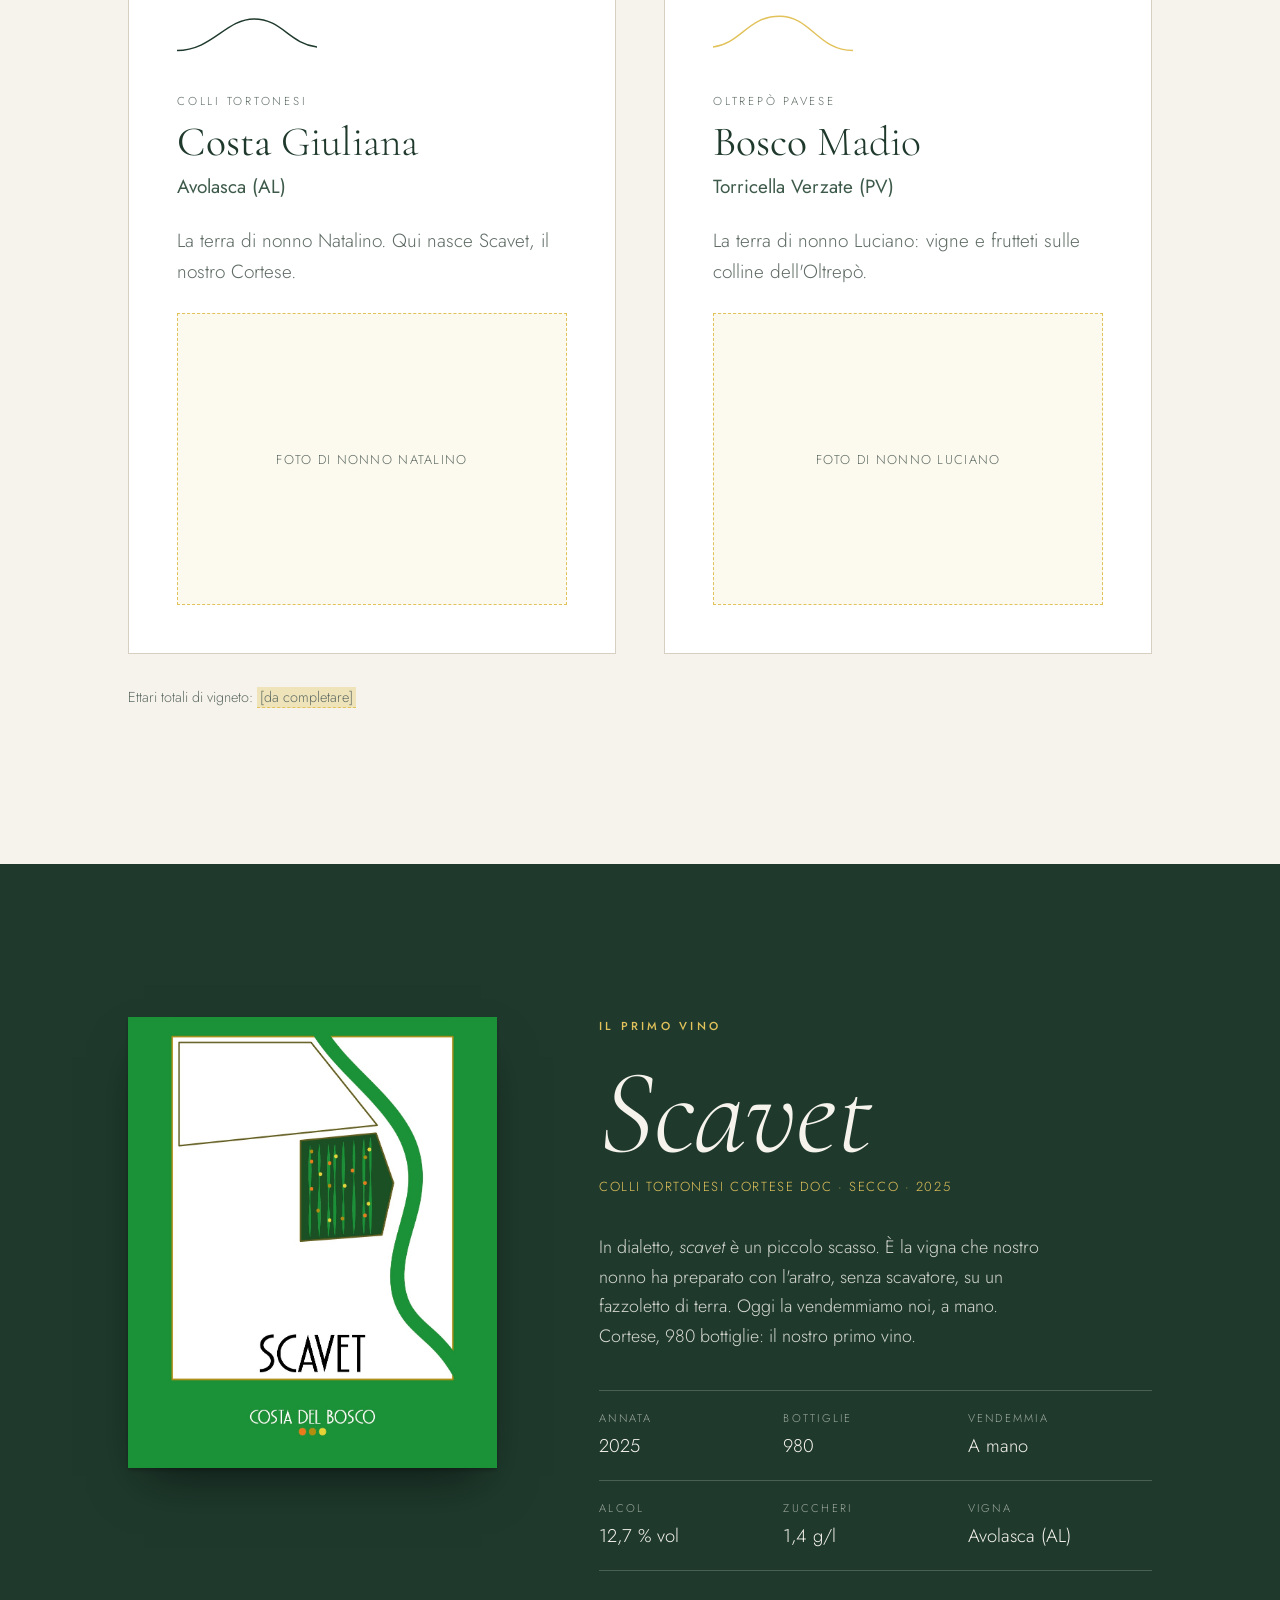
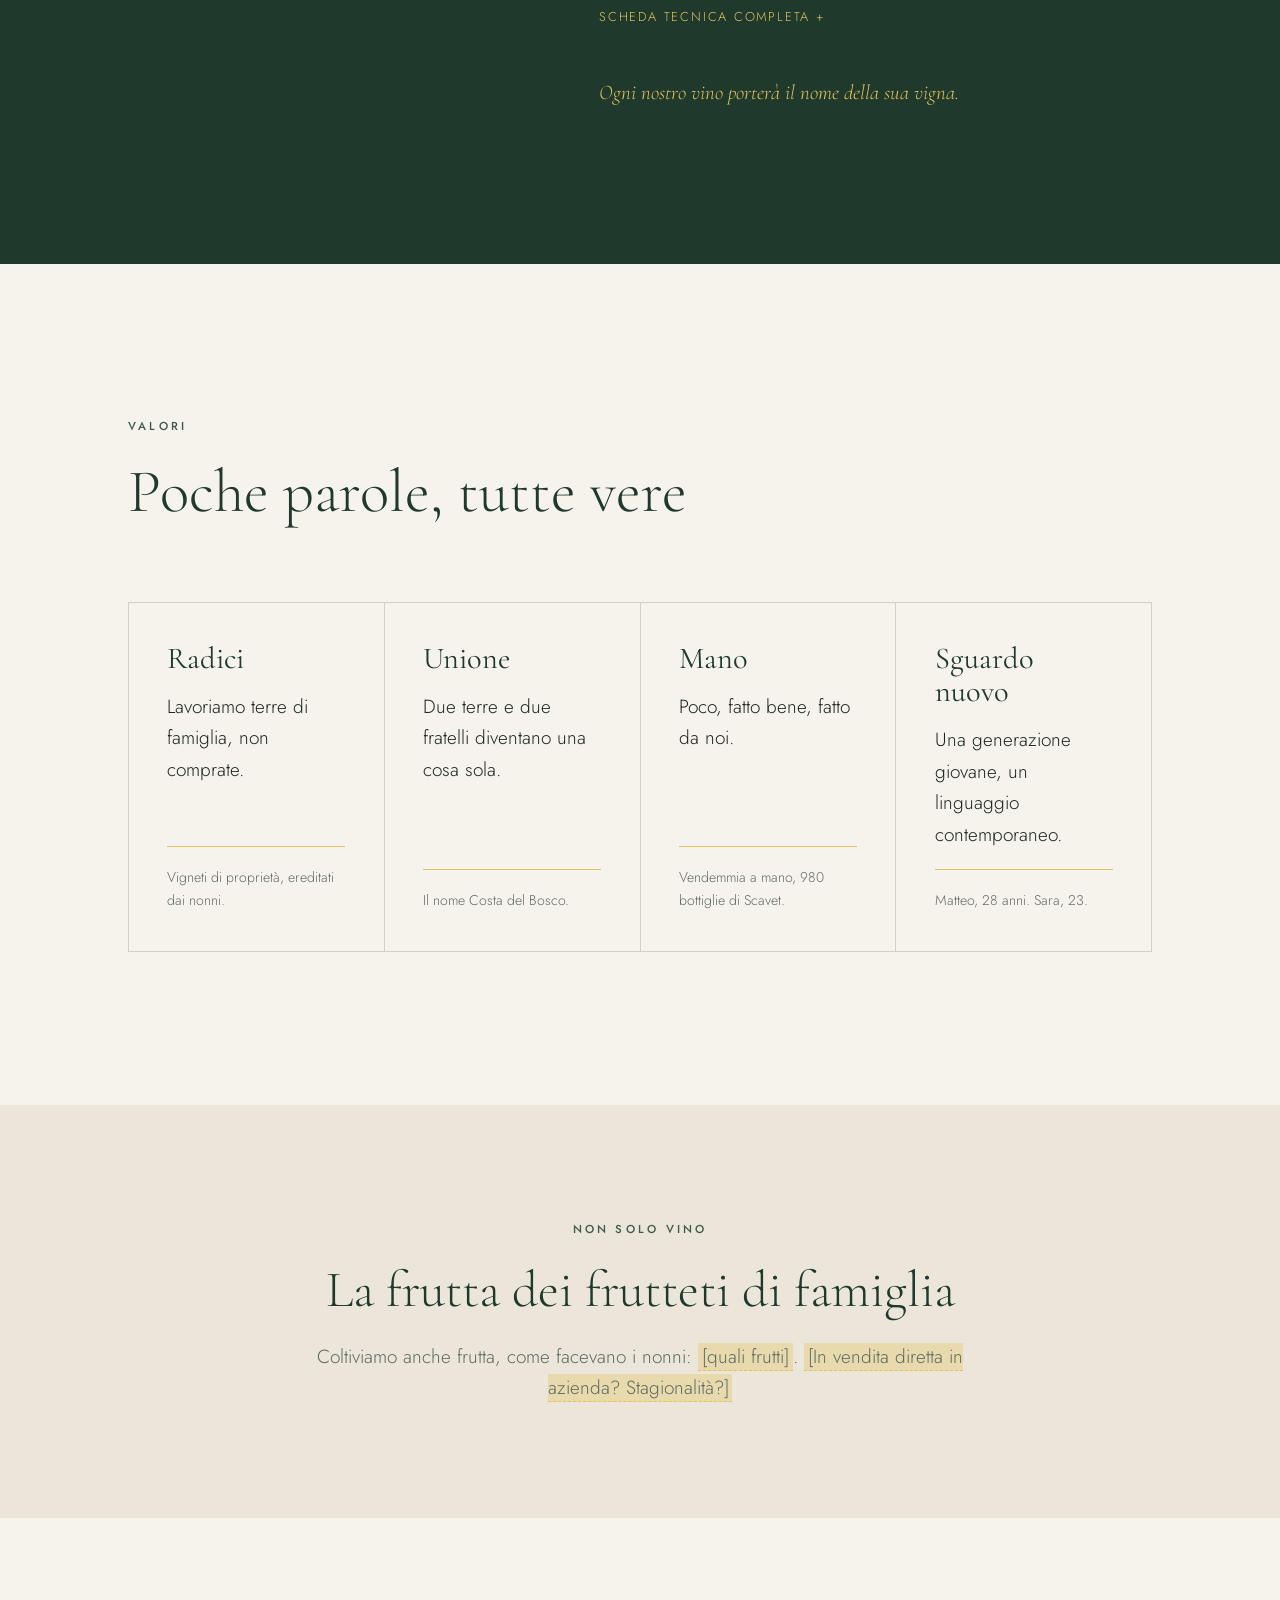
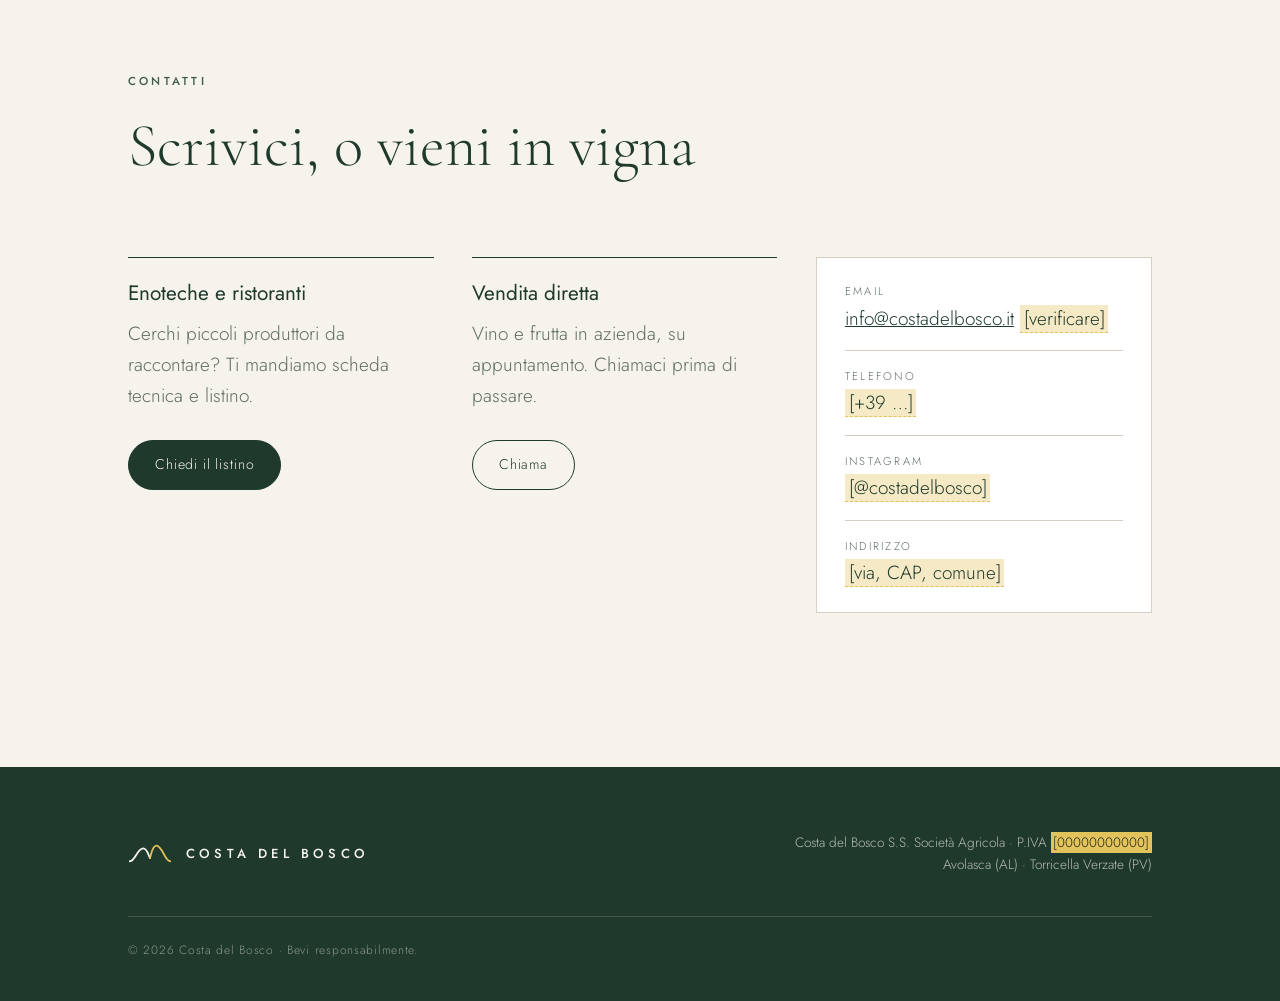
==== commit a20e9c42: "Sito: nonni Natalino e Luciano, etichetta e dati tecnici di Scavet Co-Authored-By: Claude Opus 5.5 <" ====
--- a/sito/index.html
+++ b/sito/index.html
@@ -72,7 +72,7 @@
           <span class="op">=</span>
           <span class="result"><b>Costa</b> del <b>Bosco</b></span>
         </p>
-        <p class="equation-note reveal">Un pezzo di ciascuna. Il nome racconta già la storia.</p>
+        <p class="equation-note reveal">Un nome fatto di due terre: quella di nonno Natalino e quella di nonno Luciano.</p>
       </div>
     </section>
 
@@ -87,7 +87,7 @@
           <li class="reveal">
             <span class="step">01</span>
             <h3>I nonni</h3>
-            <p>C'erano due aziende agricole, su due colline diverse. A Costa Giuliana, ad Avolasca sui Colli Tortonesi, e a Bosco Madio, a Torricella Verzate nell'Oltrepò Pavese, i nostri nonni hanno lavorato la terra per una vita: vigne, frutteti, stagioni.</p>
+            <p>C'erano due aziende agricole, su due colline diverse. Nonno Natalino a Costa Giuliana, ad Avolasca sui Colli Tortonesi. Nonno Luciano a Bosco Madio, a Torricella Verzate nell'Oltrepò Pavese. Hanno lavorato la terra per una vita: vigne, frutteti, stagioni.</p>
           </li>
           <li class="reveal">
             <span class="step">02</span>
@@ -126,14 +126,16 @@
             <p class="land-zone">Colli Tortonesi</p>
             <h3><b>Costa</b> Giuliana</h3>
             <p class="land-place">Avolasca (AL)</p>
-            <p>La terra di uno dei due nonni. Qui nasce Scavet, il nostro Cortese.</p>
+            <p>La terra di nonno Natalino. Qui nasce Scavet, il nostro Cortese.</p>
+            <div class="photo-slot">Foto di nonno Natalino</div>
           </article>
           <article class="land reveal">
             <svg class="land-line" viewBox="0 0 200 60" aria-hidden="true"><path d="M0 50 C40 45 50 6 95 6 C140 6 150 55 200 55" /></svg>
             <p class="land-zone">Oltrepò Pavese</p>
             <h3><b>Bosco</b> Madio</h3>
             <p class="land-place">Torricella Verzate (PV)</p>
-            <p>La terra dell'altro nonno: vigne e frutteti sulle colline dell'Oltrepò.</p>
+            <p>La terra di nonno Luciano: vigne e frutteti sulle colline dell'Oltrepò.</p>
+            <div class="photo-slot">Foto di nonno Luciano</div>
           </article>
         </div>
         <p class="lands-note reveal">Ettari totali di vigneto: <span class="todo">[da completare]</span></p>
@@ -143,28 +145,39 @@
     <!-- SCAVET -->
     <section id="scavet" class="wine">
       <div class="wrap wine-grid">
-        <div class="wine-visual reveal" aria-hidden="true">
-          <svg viewBox="0 0 120 360" class="bottle">
-            <path class="bottle-body" d="M48 10 h24 v70 c0 18 26 30 26 62 v198 c0 6 -4 10 -10 10 h-56 c-6 0 -10 -4 -10 -10 v-198 c0 -32 26 -44 26 -62 z" />
-            <rect class="bottle-label" x="28" y="190" width="64" height="96" rx="1" />
-            <path class="bottle-mark" d="M38 228 C44 228 46 214 52 214 C56 214 58 222 60 225 M82 228 C76 228 73 210 67 210 C63 210 61 220 60 225" />
-            <text x="60" y="252" text-anchor="middle" class="bottle-text">Scavet</text>
-            <text x="60" y="266" text-anchor="middle" class="bottle-sub">CORTESE</text>
-          </svg>
-        </div>
+        <figure class="wine-visual reveal">
+          <img src="assets/scavet-etichetta.jpg" width="1063" height="1300" alt="Etichetta di Scavet: la mappa della vigna in una cornice verde, il nome Scavet e la scritta Costa del Bosco" loading="lazy">
+        </figure>
         <div class="wine-copy">
           <p class="eyebrow reveal">Il primo vino</p>
           <h2 class="wine-name reveal">Scavet</h2>
-          <p class="wine-type reveal">Cortese · Colli Tortonesi DOC</p>
-          <p class="wine-story reveal">In dialetto, <em>scavet</em> è un piccolo scasso. È la vigna che nostro nonno ha preparato con l'aratro, senza scavatore, su un fazzoletto di terra. Oggi la vendemmiamo noi, a mano. Cortese, 1.000 bottiglie: il nostro primo vino.</p>
+          <p class="wine-type reveal">Colli Tortonesi Cortese DOC · Secco · 2025</p>
+          <p class="wine-story reveal">In dialetto, <em>scavet</em> è un piccolo scasso. È la vigna che nostro nonno ha preparato con l'aratro, senza scavatore, su un fazzoletto di terra. Oggi la vendemmiamo noi, a mano. Cortese, 980 bottiglie: il nostro primo vino.</p>
           <dl class="wine-facts reveal">
-            <div><dt>Bottiglie</dt><dd>1.000</dd></div>
+            <div><dt>Annata</dt><dd>2025</dd></div>
+            <div><dt>Bottiglie</dt><dd>980</dd></div>
             <div><dt>Vendemmia</dt><dd>A mano</dd></div>
-            <div><dt>Vigna</dt><dd>Una sola</dd></div>
-            <div><dt>Annata</dt><dd><span class="todo">[da completare]</span></dd></div>
-            <div><dt>Grado</dt><dd><span class="todo">[% vol]</span></dd></div>
-            <div><dt>Età vigna</dt><dd><span class="todo">[anni]</span></dd></div>
+            <div><dt>Alcol</dt><dd>12,7 % vol</dd></div>
+            <div><dt>Zuccheri</dt><dd>1,4 g/l</dd></div>
+            <div><dt>Vigna</dt><dd>Avolasca (AL)</dd></div>
           </dl>
+          <details class="wine-sheet reveal">
+            <summary>Scheda tecnica completa</summary>
+            <dl>
+              <div><dt>Denominazione</dt><dd>Colli Tortonesi DOC</dd></div>
+              <div><dt>Tipologia</dt><dd>Cortese, secco</dd></div>
+              <div><dt>Vigna</dt><dd>Scavet, Avolasca (AL)</dd></div>
+              <div><dt>Età della vigna</dt><dd><span class="todo">[anni]</span></dd></div>
+              <div><dt>Titolo alcolometrico</dt><dd>12,72 % vol</dd></div>
+              <div><dt>Zuccheri (glucosio e fruttosio)</dt><dd>1,4 g/l</dd></div>
+              <div><dt>Acidità totale</dt><dd>5,11 g/l</dd></div>
+              <div><dt>Acidità volatile</dt><dd>0,25 g/l</dd></div>
+              <div><dt>Estratto non riduttore</dt><dd>17,9 g/l</dd></div>
+              <div><dt>Anidride solforosa totale</dt><dd>109 mg/l</dd></div>
+              <div><dt>Formato</dt><dd>980 bottiglie da 0,75 l</dd></div>
+            </dl>
+            <p>Analisi del Laboratorio del Consorzio per la tutela dell'Asti, giugno 2026. Idoneità DOC Valoritalia del 18 giugno 2026.</p>
+          </details>
           <p class="wine-rule reveal">Ogni nostro vino porterà il nome della sua vigna.</p>
         </div>
       </div>
@@ -191,7 +204,7 @@
           <article class="value reveal">
             <h3>Mano</h3>
             <p>Poco, fatto bene, fatto da noi.</p>
-            <p class="value-proof">Vendemmia a mano, 1.000 bottiglie di Scavet.</p>
+            <p class="value-proof">Vendemmia a mano, 980 bottiglie di Scavet.</p>
           </article>
           <article class="value reveal">
             <h3>Sguardo nuovo</h3>
@@ -251,7 +264,7 @@
         <span class="brand-name">Costa del Bosco</span>
       </div>
       <p class="footer-legal">
-        Costa del Bosco <span class="todo">[ragione sociale]</span> · P.IVA <span class="todo">[00000000000]</span><br>
+        Costa del Bosco S.S. Società Agricola · P.IVA <span class="todo">[00000000000]</span><br>
         Avolasca (AL) · Torricella Verzate (PV)
       </p>
       <p class="footer-small">© <span data-year>2026</span> Costa del Bosco · Bevi responsabilmente.</p>
--- a/sito/styles.css
+++ b/sito/styles.css
@@ -230,19 +230,33 @@
 .land h3 { font-family: var(--serif); font-weight: 300; font-size: clamp(2rem, 3.4vw, 2.6rem); color: var(--bosco); margin-bottom: 0.3rem; }
 .land h3 b { font-weight: 400; }
 .land-place { color: var(--bosco-soft); font-weight: 400; margin-bottom: 1.4rem; }
-.land p:last-child { color: var(--muted); margin: 0; }
+.land p:not(.land-zone):not(.land-place) { color: var(--muted); }
+.photo-slot {
+  aspect-ratio: 4 / 3;
+  margin-top: 1.6rem;
+  display: grid;
+  place-items: center;
+  border: 1px dashed var(--paglia);
+  background: color-mix(in srgb, var(--paglia) 10%, transparent);
+  color: var(--muted);
+  font-size: 0.8rem;
+  letter-spacing: 0.1em;
+  text-transform: uppercase;
+}
 .lands-note { margin: 32px 0 0; color: var(--muted); font-size: 0.9rem; }
 
 /* Scavet */
 .wine { background: var(--bosco); color: var(--calce); padding: var(--section) 0; }
 .wine-grid { display: grid; grid-template-columns: 0.8fr 1.2fr; gap: clamp(40px, 8vw, 120px); align-items: center; }
-.wine-visual { display: flex; justify-content: center; }
-.bottle { width: clamp(120px, 18vw, 200px); height: auto; }
-.bottle-body { fill: #2c4a3b; stroke: color-mix(in srgb, var(--calce) 25%, transparent); stroke-width: 1; }
-.bottle-label { fill: var(--calce); }
-.bottle-mark { fill: none; stroke: var(--bosco); stroke-width: 1.4; stroke-linecap: round; }
-.bottle-text { font-family: var(--serif); font-style: italic; font-size: 15px; fill: var(--bosco); }
-.bottle-sub { font-family: var(--sans); font-size: 5px; letter-spacing: 2px; fill: var(--muted); }
+.wine-grid { align-items: start; }
+.wine-visual { display: flex; justify-content: center; margin: 0; position: sticky; top: 112px; }
+.wine-visual img {
+  display: block;
+  width: 100%;
+  max-width: 380px;
+  height: auto;
+  box-shadow: 0 2px 4px rgba(0,0,0,.25), 0 24px 48px -16px rgba(0,0,0,.55);
+}
 
 .wine .eyebrow { color: var(--paglia); }
 .wine-name { font-family: var(--serif); font-weight: 300; font-style: italic; font-size: clamp(4rem, 10vw, 7.5rem); line-height: 0.9; margin-bottom: 0.6rem; }
@@ -259,6 +273,32 @@
 .wine-facts dt { font-size: 0.7rem; letter-spacing: 0.2em; text-transform: uppercase; color: color-mix(in srgb, var(--calce) 60%, transparent); }
 .wine-facts dd { margin: 4px 0 0; font-size: 1.15rem; }
 .wine .todo, .site-footer .todo { background: var(--paglia); color: var(--ink); }
+.wine-sheet { margin: -0.8rem 0 2.4rem; }
+.wine-sheet summary {
+  cursor: pointer;
+  font-size: 0.8rem;
+  letter-spacing: 0.14em;
+  text-transform: uppercase;
+  color: var(--paglia);
+  list-style: none;
+  padding: 10px 0;
+}
+.wine-sheet summary::-webkit-details-marker { display: none; }
+.wine-sheet summary::after { content: " +"; }
+.wine-sheet[open] summary::after { content: " −"; }
+.wine-sheet dl { margin: 0.6rem 0 1rem; }
+.wine-sheet dl div {
+  display: flex;
+  justify-content: space-between;
+  gap: 16px;
+  padding: 8px 0;
+  border-bottom: 1px solid color-mix(in srgb, var(--calce) 15%, transparent);
+  font-size: 0.92rem;
+}
+.wine-sheet dt { color: color-mix(in srgb, var(--calce) 65%, transparent); }
+.wine-sheet dd { margin: 0; text-align: right; }
+.wine-sheet p { font-size: 0.78rem; color: color-mix(in srgb, var(--calce) 55%, transparent); margin: 0; }
+
 .wine-rule { font-family: var(--serif); font-style: italic; font-size: 1.3rem; color: var(--paglia); margin: 0; }
 
 /* Valori */
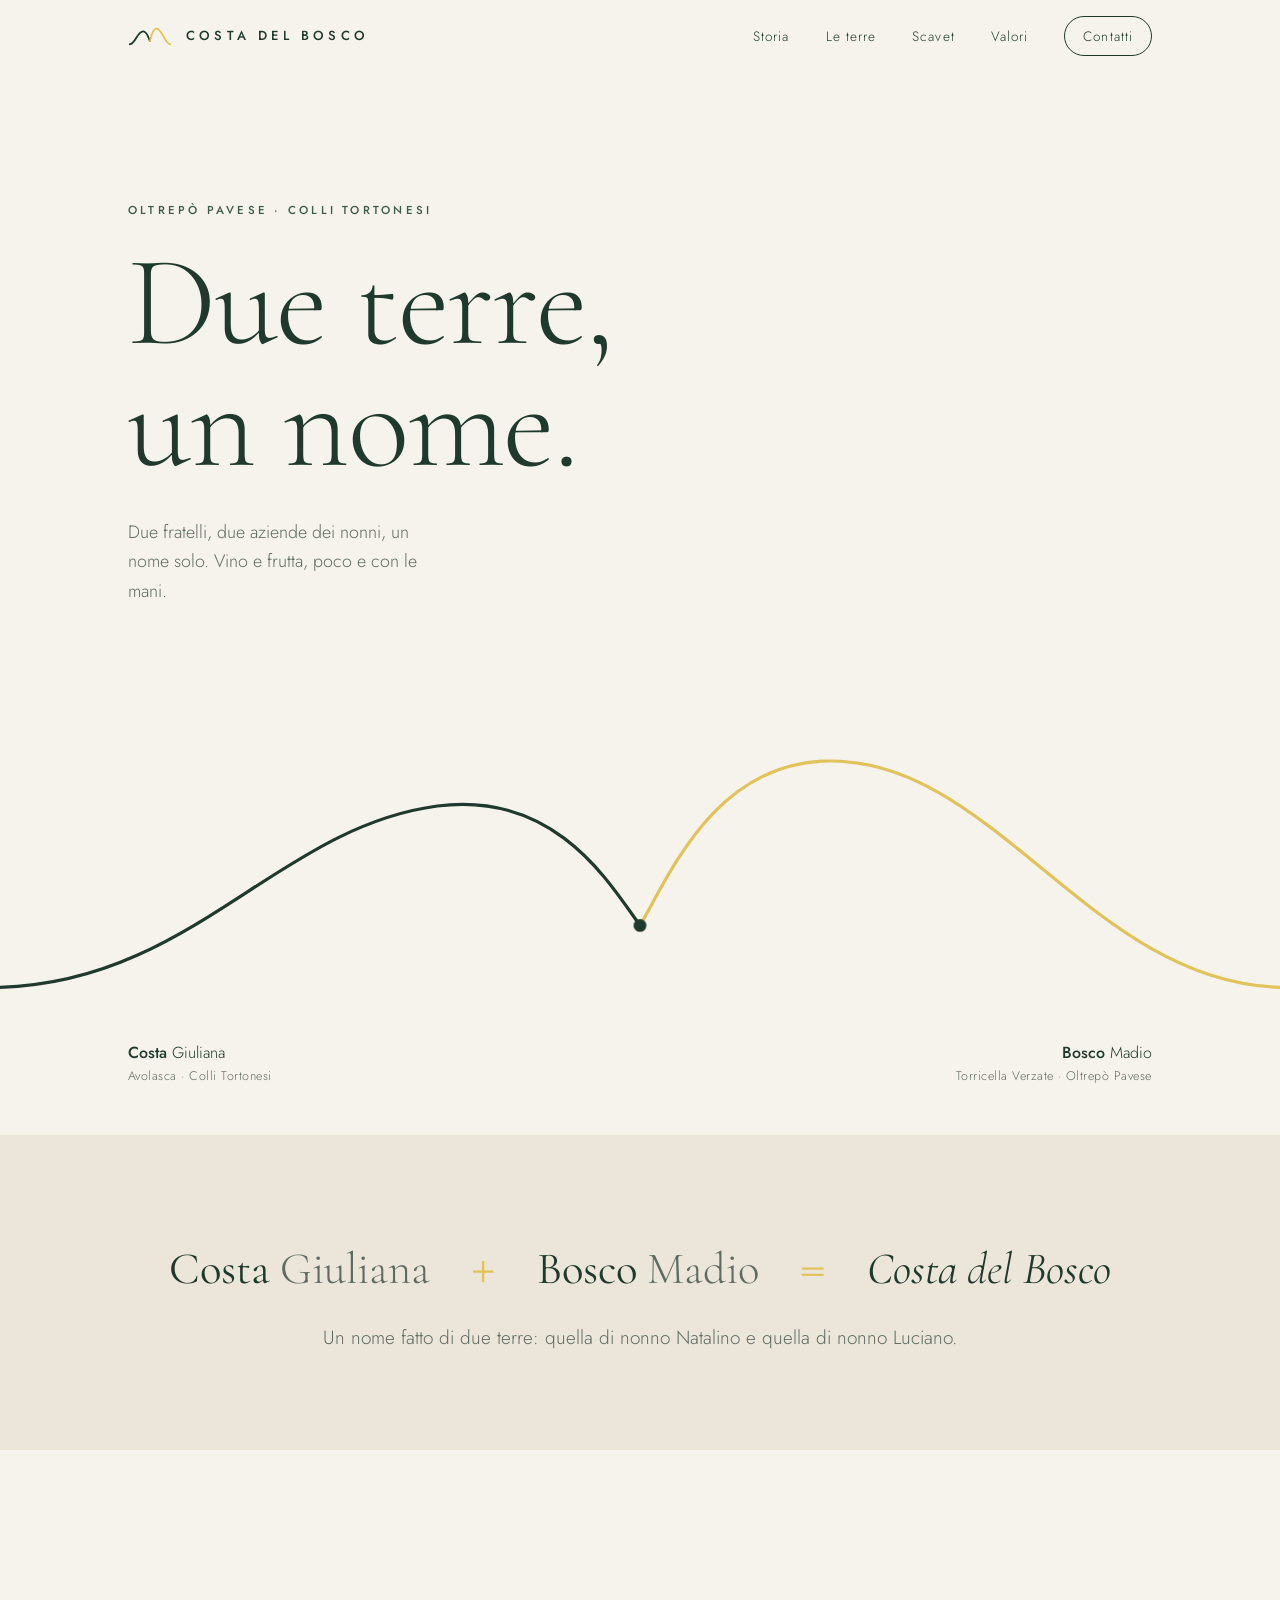
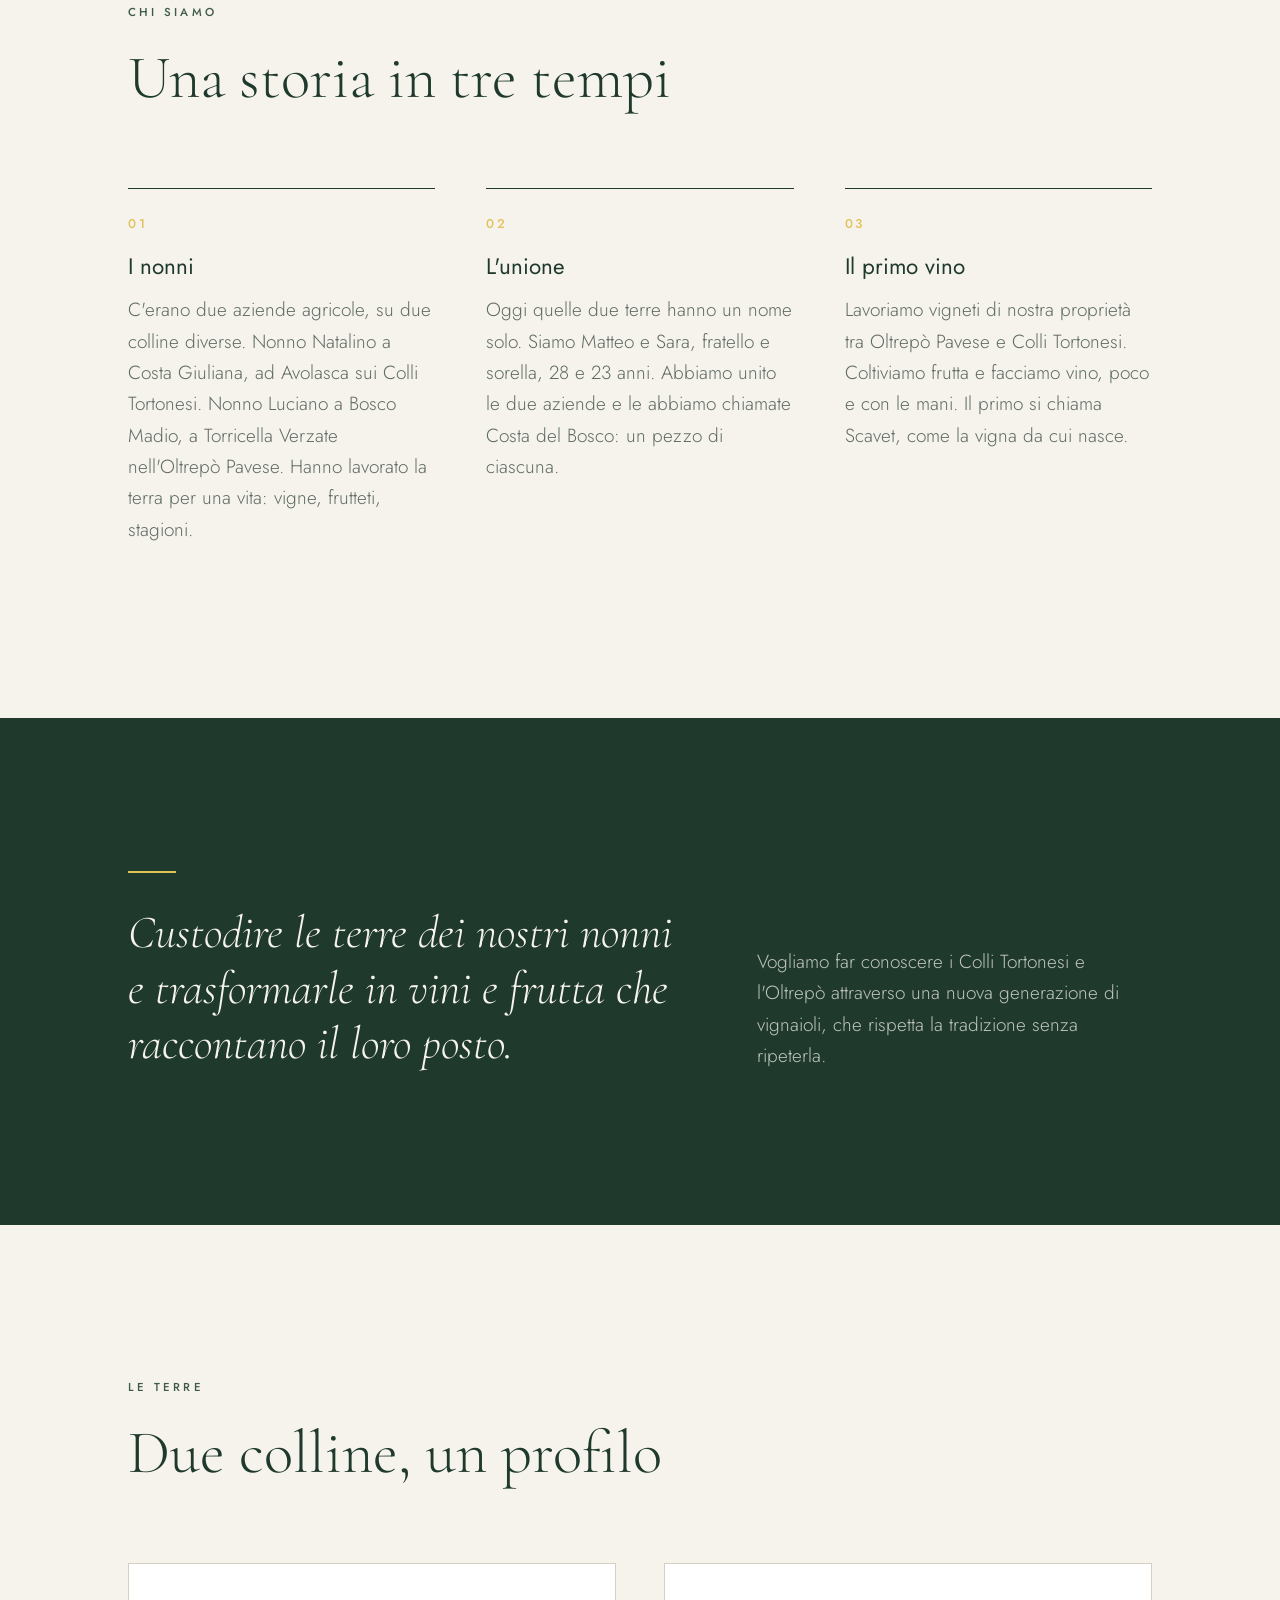
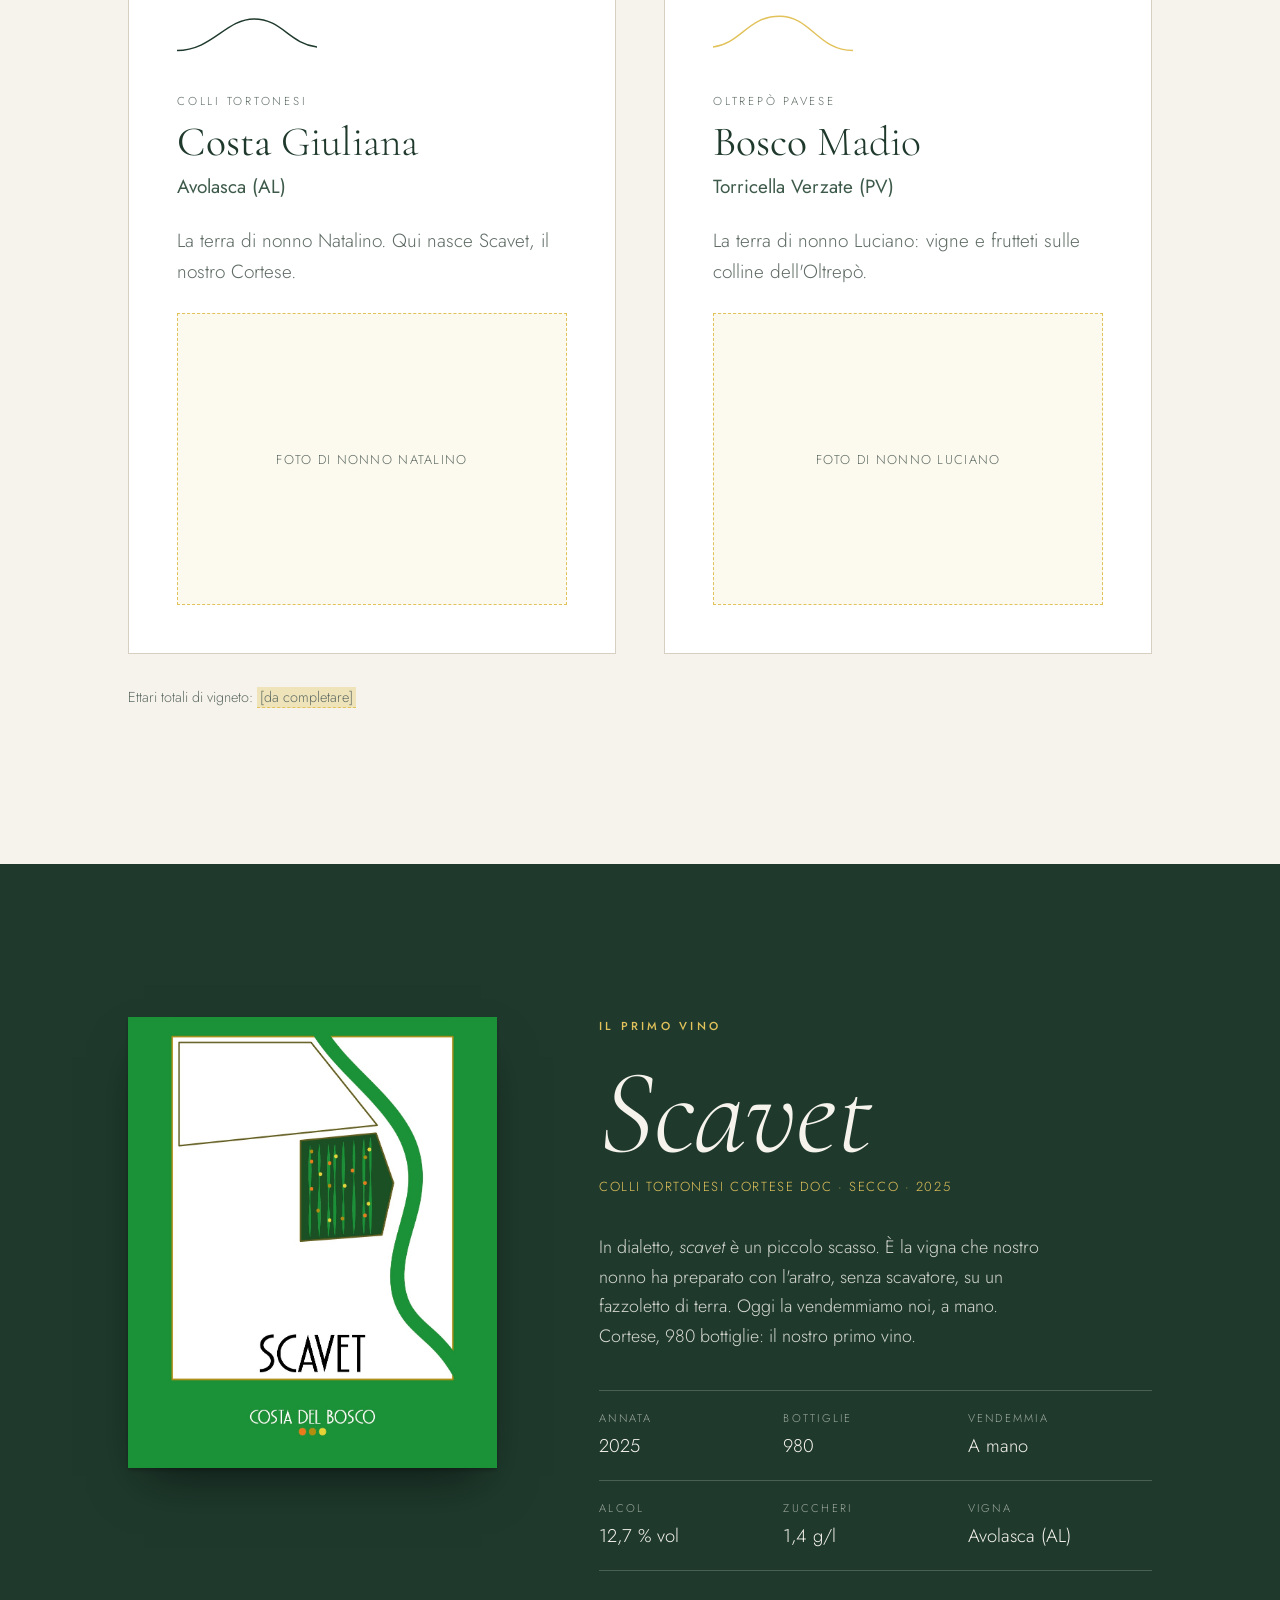
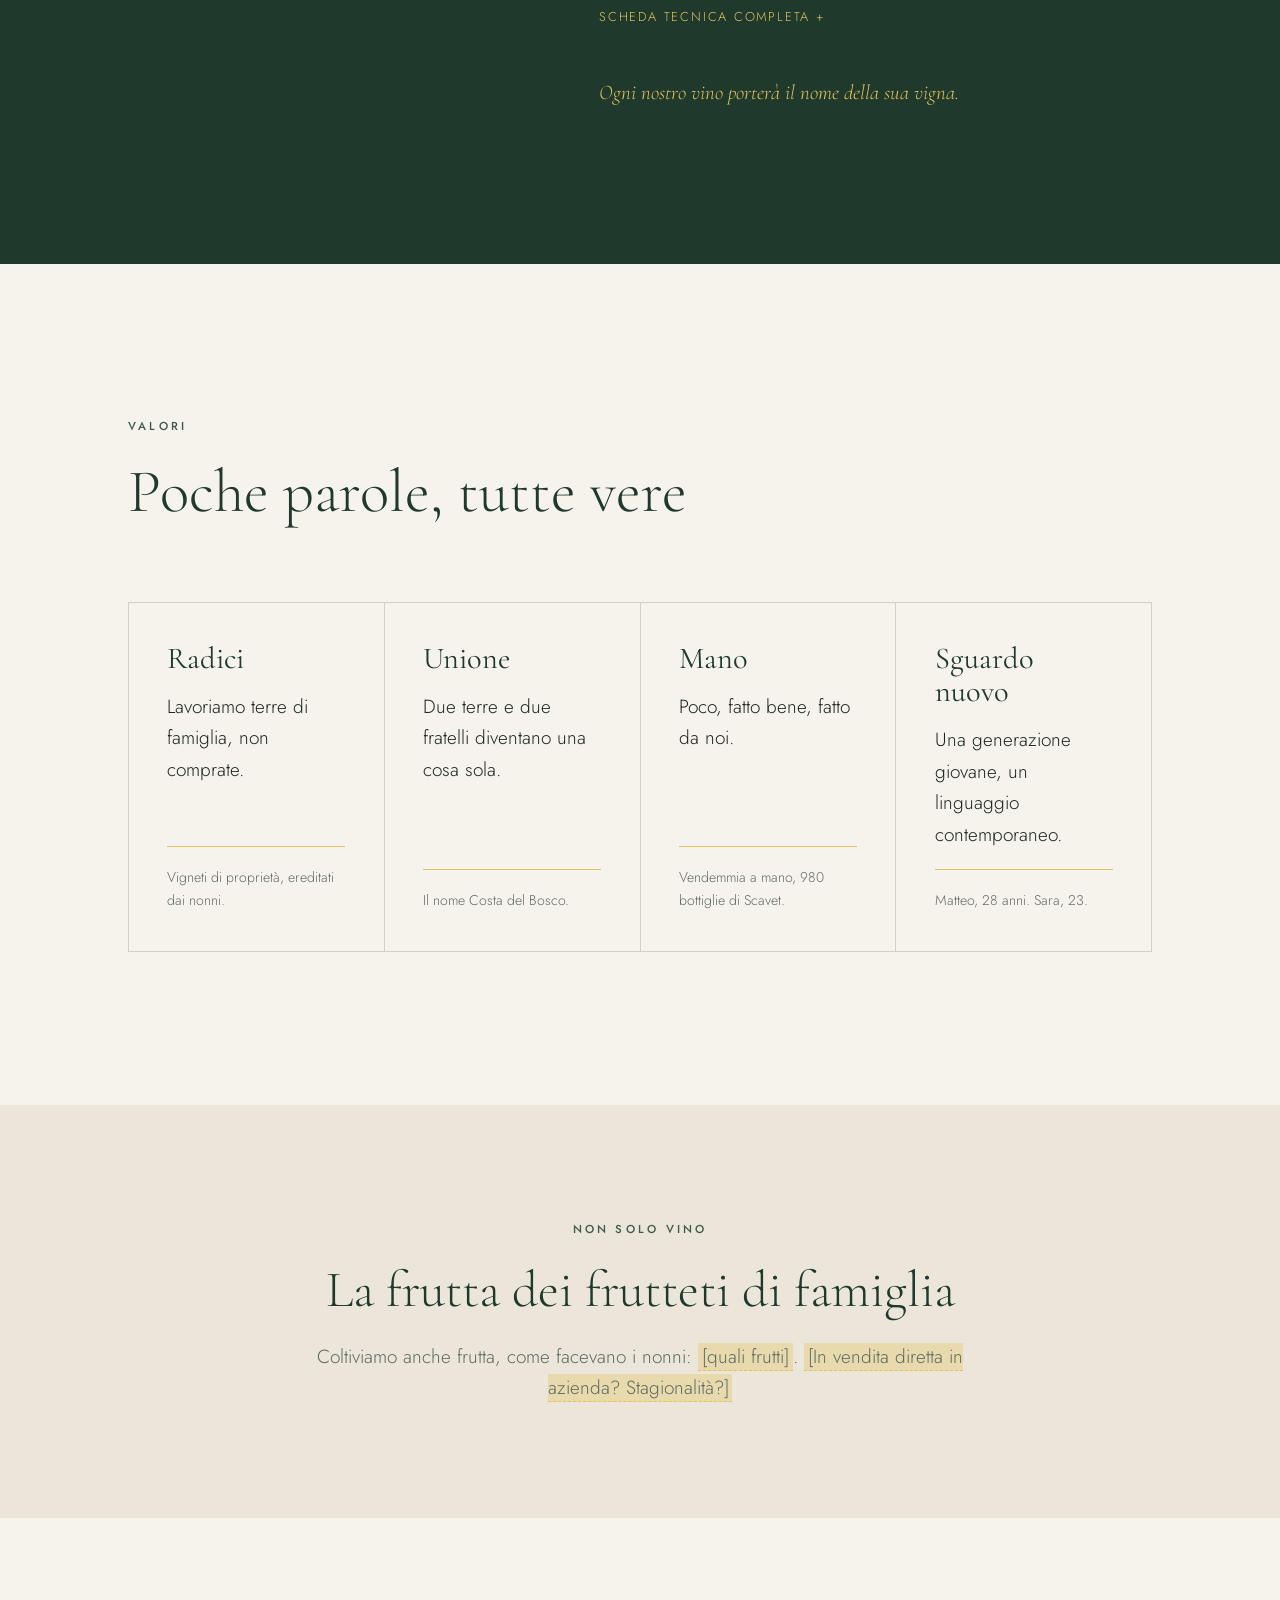
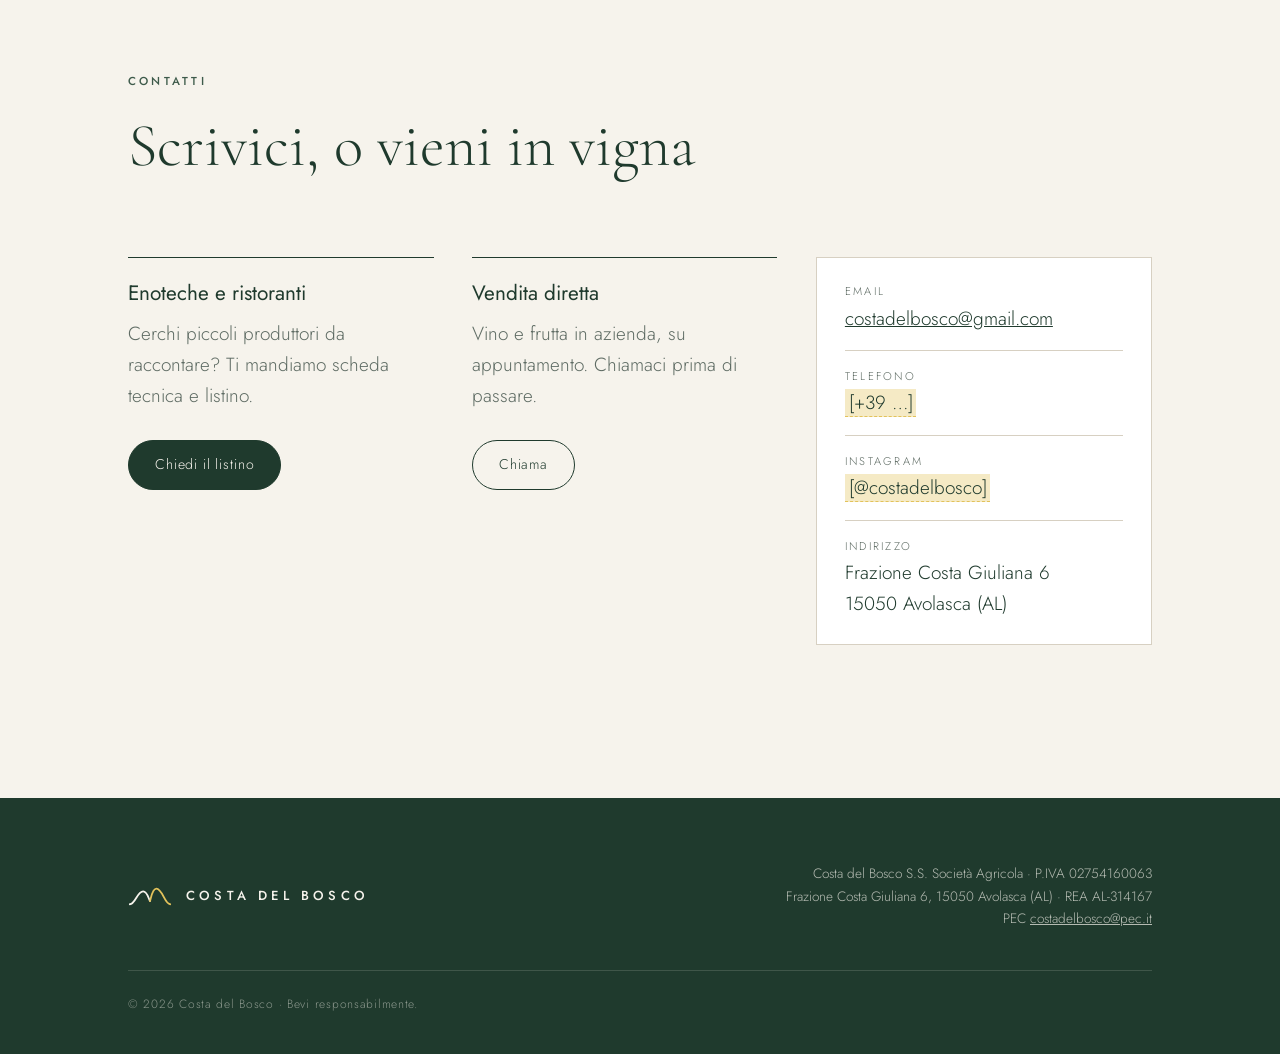
==== commit a373a6d0: "Sito: P.IVA, sede, REA, PEC ed email aziendale Co-Authored-By: Claude Opus 5.5 <noreply@anthropic.co" ====
--- a/sito/index.html
+++ b/sito/index.html
@@ -235,7 +235,7 @@
           <article class="contact-card reveal">
             <h3>Enoteche e ristoranti</h3>
             <p>Cerchi piccoli produttori da raccontare? Ti mandiamo scheda tecnica e listino.</p>
-            <a class="button" href="mailto:info@costadelbosco.it?subject=Richiesta%20listino">Chiedi il listino</a>
+            <a class="button" href="mailto:costadelbosco@gmail.com?subject=Richiesta%20listino">Chiedi il listino</a>
           </article>
           <article class="contact-card reveal">
             <h3>Vendita diretta</h3>
@@ -243,10 +243,10 @@
             <a class="button button-ghost" href="tel:+390000000000">Chiama</a>
           </article>
           <dl class="contact-list reveal">
-            <div><dt>Email</dt><dd><a href="mailto:info@costadelbosco.it">info@costadelbosco.it</a> <span class="todo">[verificare]</span></dd></div>
+            <div><dt>Email</dt><dd><a href="mailto:costadelbosco@gmail.com">costadelbosco@gmail.com</a></dd></div>
             <div><dt>Telefono</dt><dd><span class="todo">[+39 …]</span></dd></div>
             <div><dt>Instagram</dt><dd><span class="todo">[@costadelbosco]</span></dd></div>
-            <div><dt>Indirizzo</dt><dd><span class="todo">[via, CAP, comune]</span></dd></div>
+            <div><dt>Indirizzo</dt><dd>Frazione Costa Giuliana 6<br>15050 Avolasca (AL)</dd></div>
           </dl>
         </div>
       </div>
@@ -264,8 +264,9 @@
         <span class="brand-name">Costa del Bosco</span>
       </div>
       <p class="footer-legal">
-        Costa del Bosco S.S. Società Agricola · P.IVA <span class="todo">[00000000000]</span><br>
-        Avolasca (AL) · Torricella Verzate (PV)
+        Costa del Bosco S.S. Società Agricola · P.IVA 02754160063<br>
+        Frazione Costa Giuliana 6, 15050 Avolasca (AL) · REA AL-314167<br>
+        PEC <a href="mailto:costadelbosco@pec.it">costadelbosco@pec.it</a>
       </p>
       <p class="footer-small">© <span data-year>2026</span> Costa del Bosco · Bevi responsabilmente.</p>
     </div>
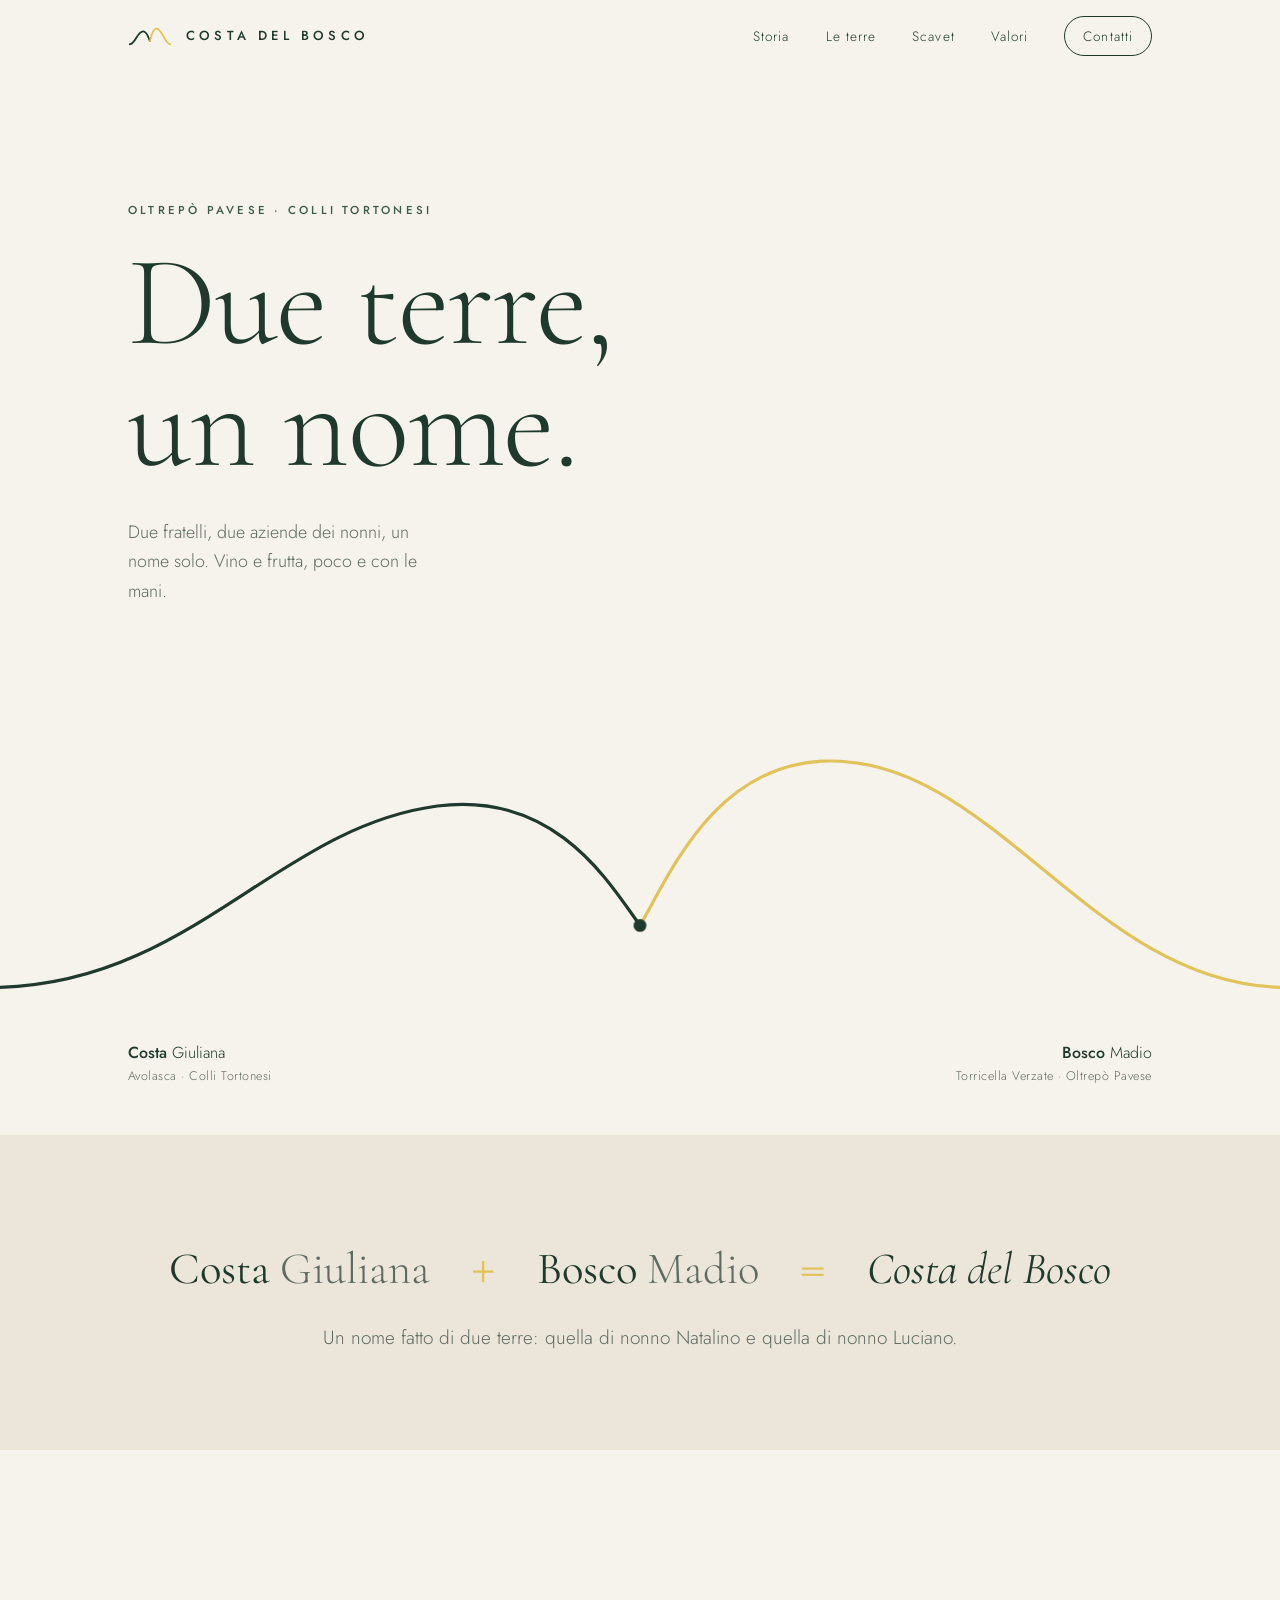
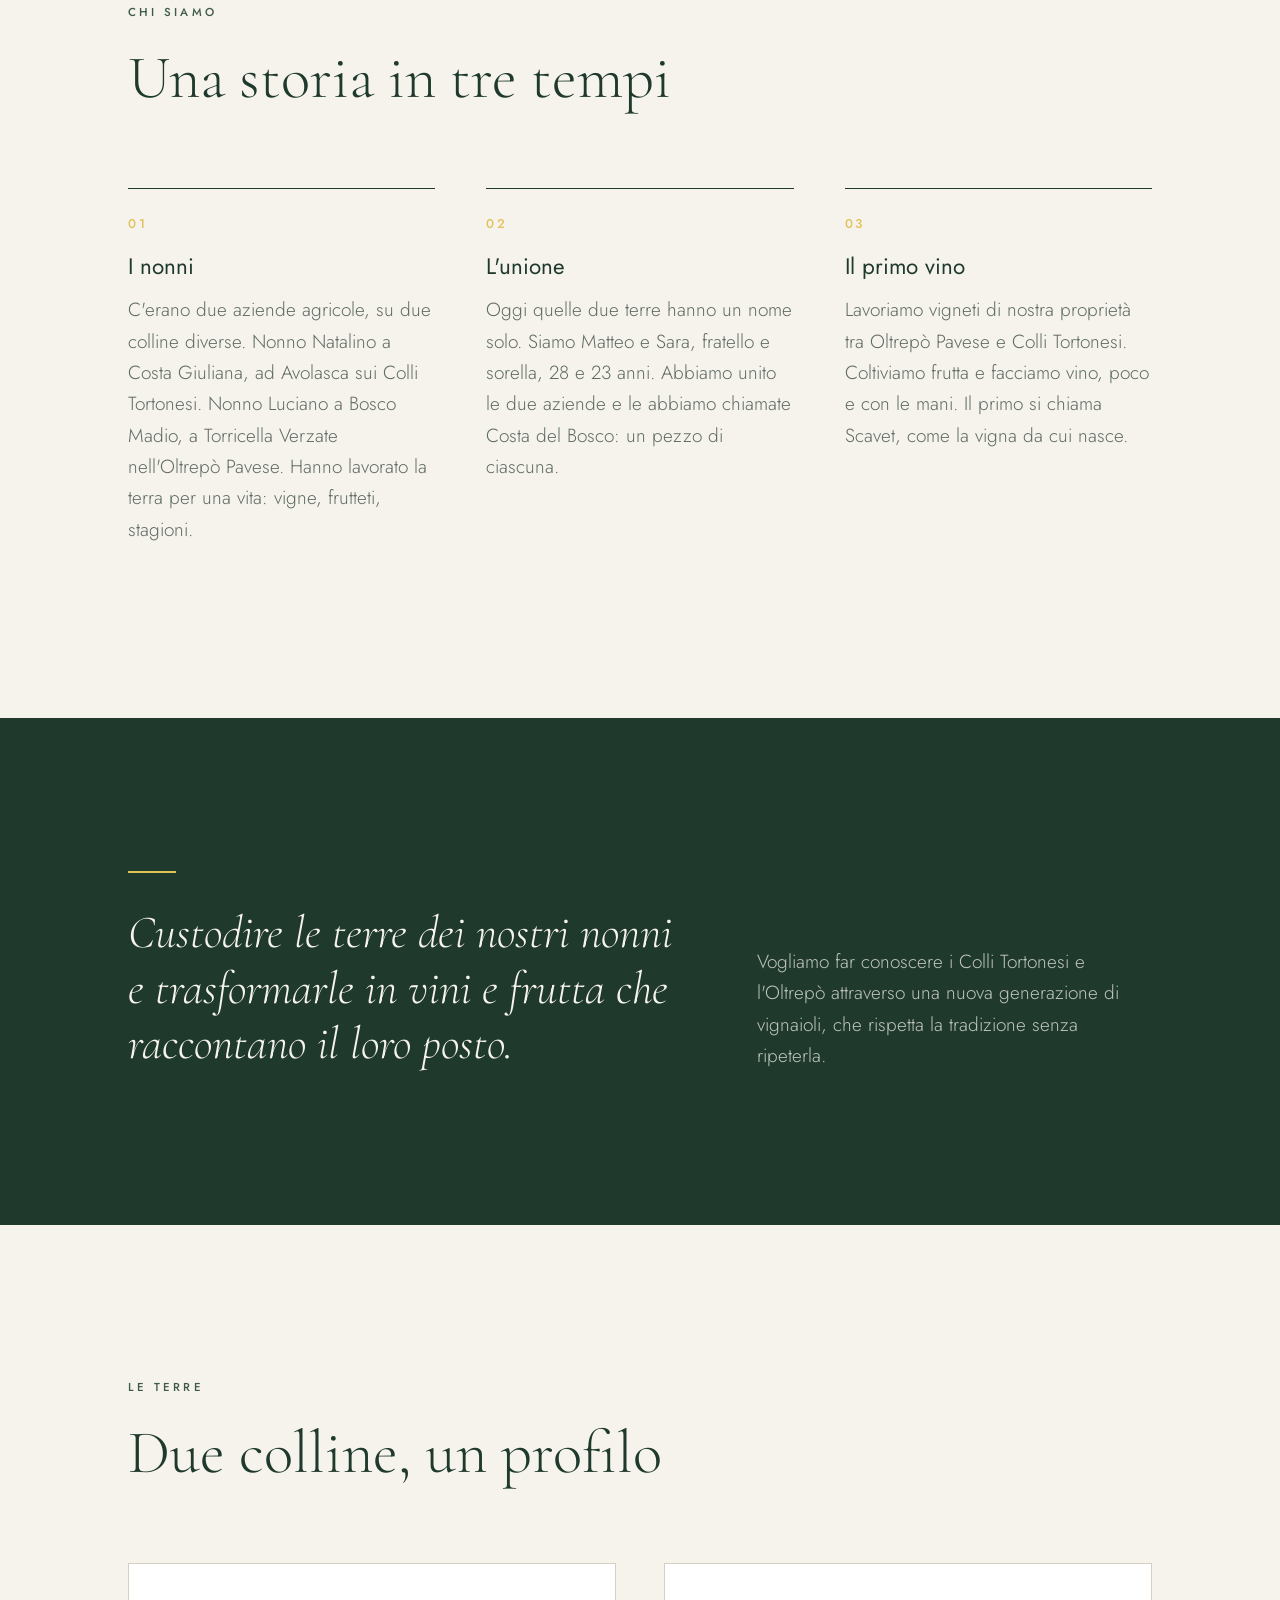
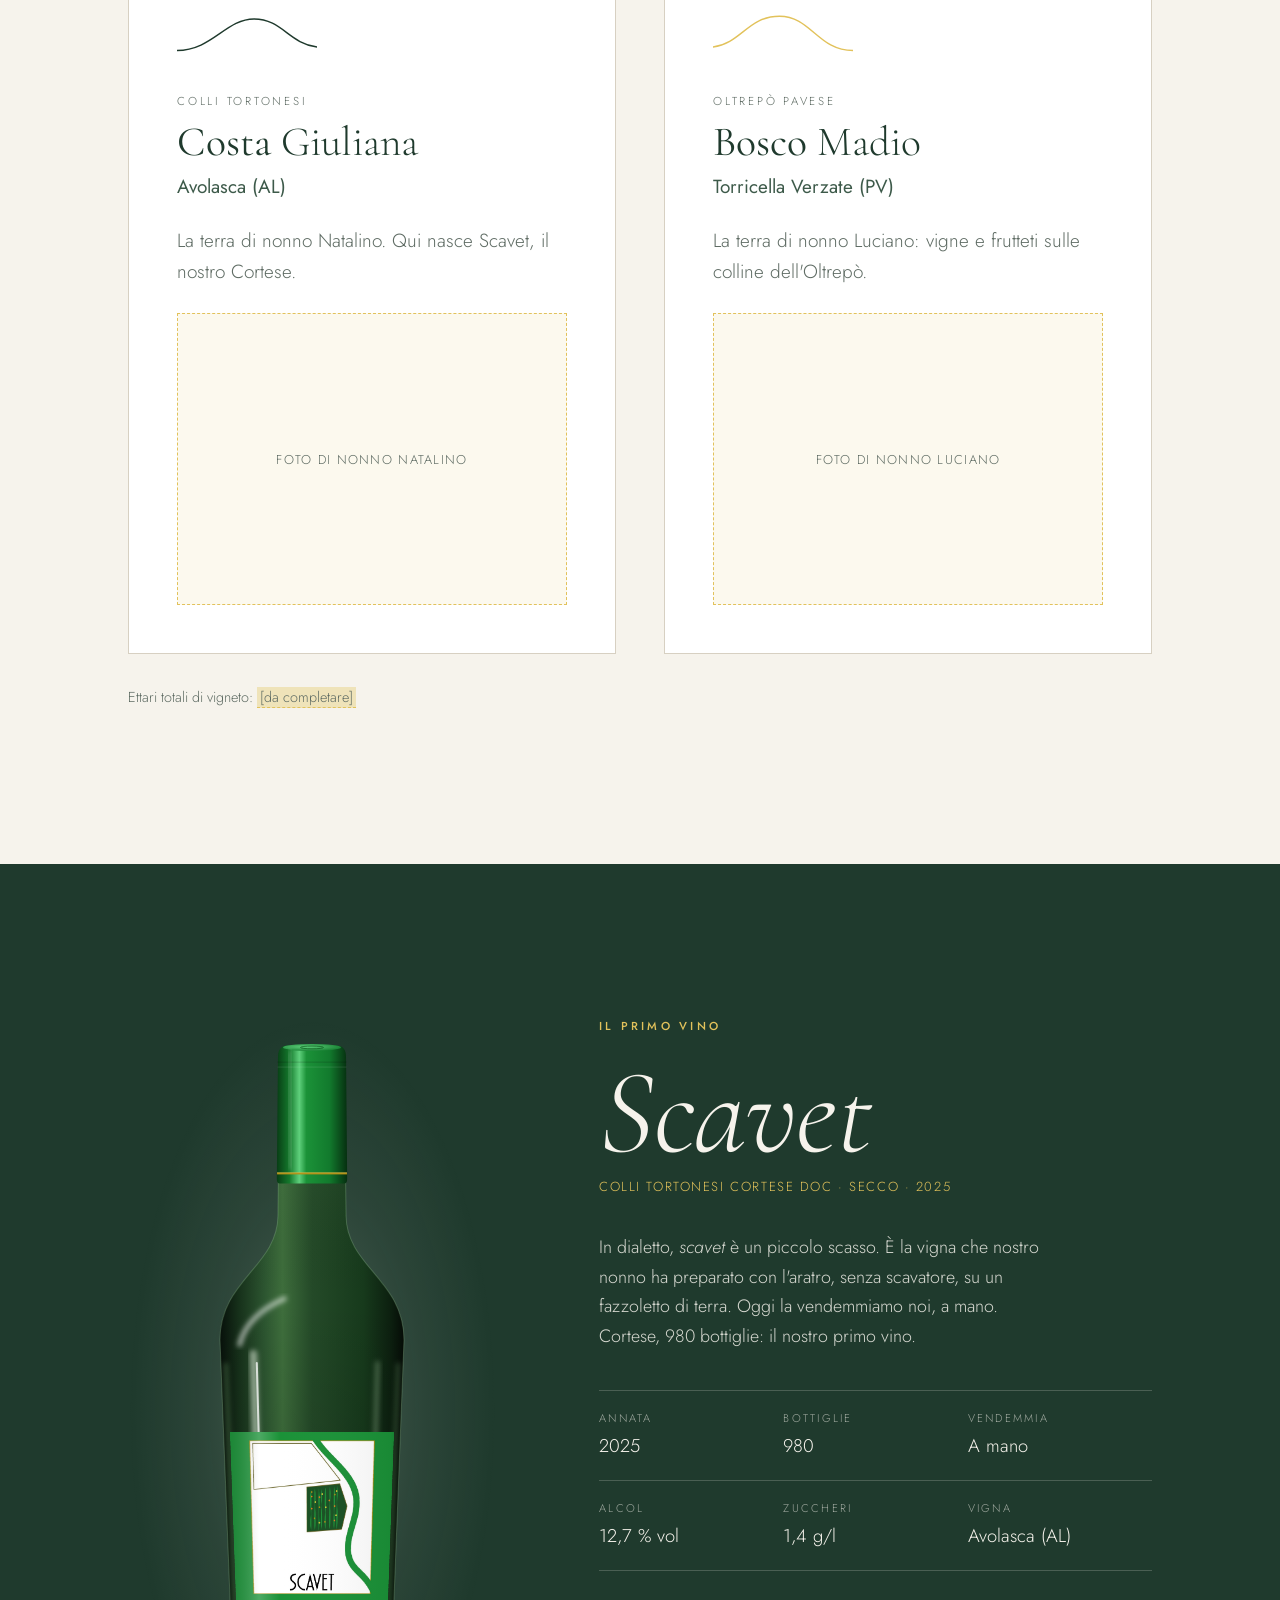
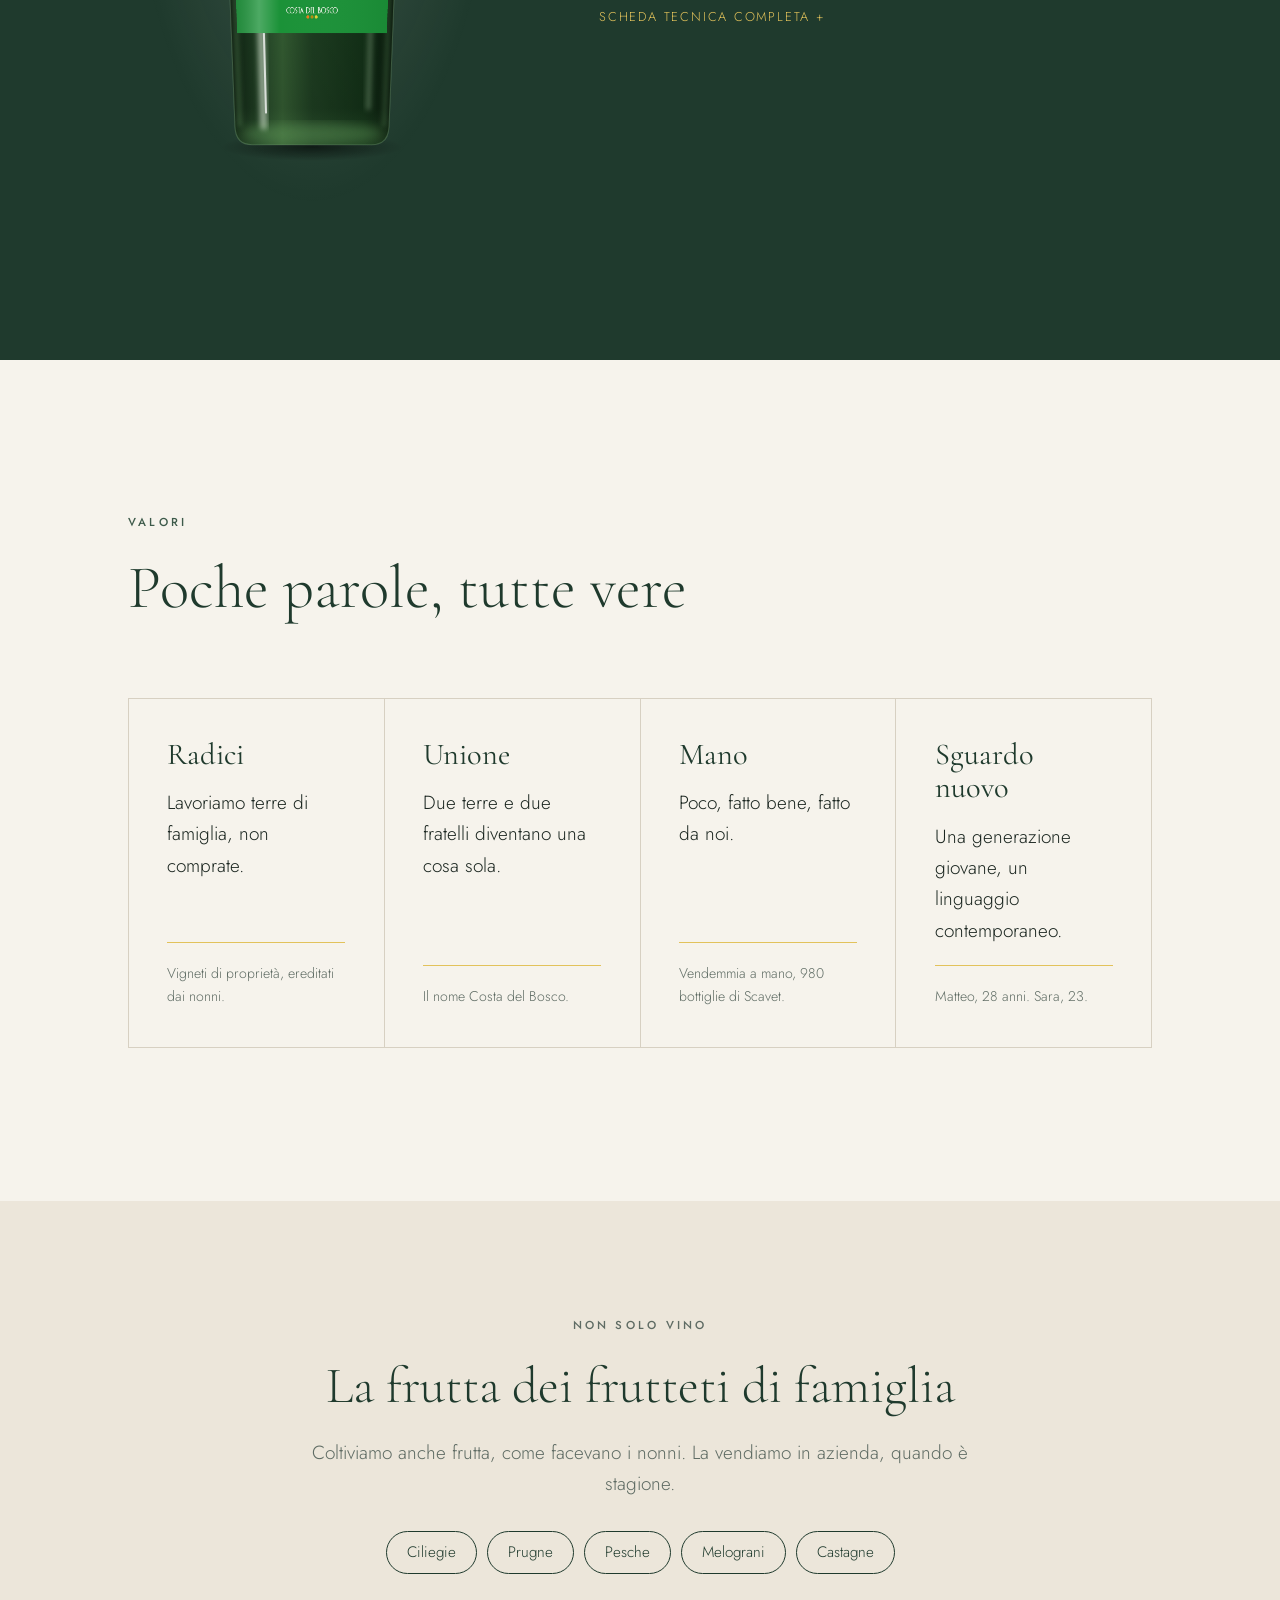
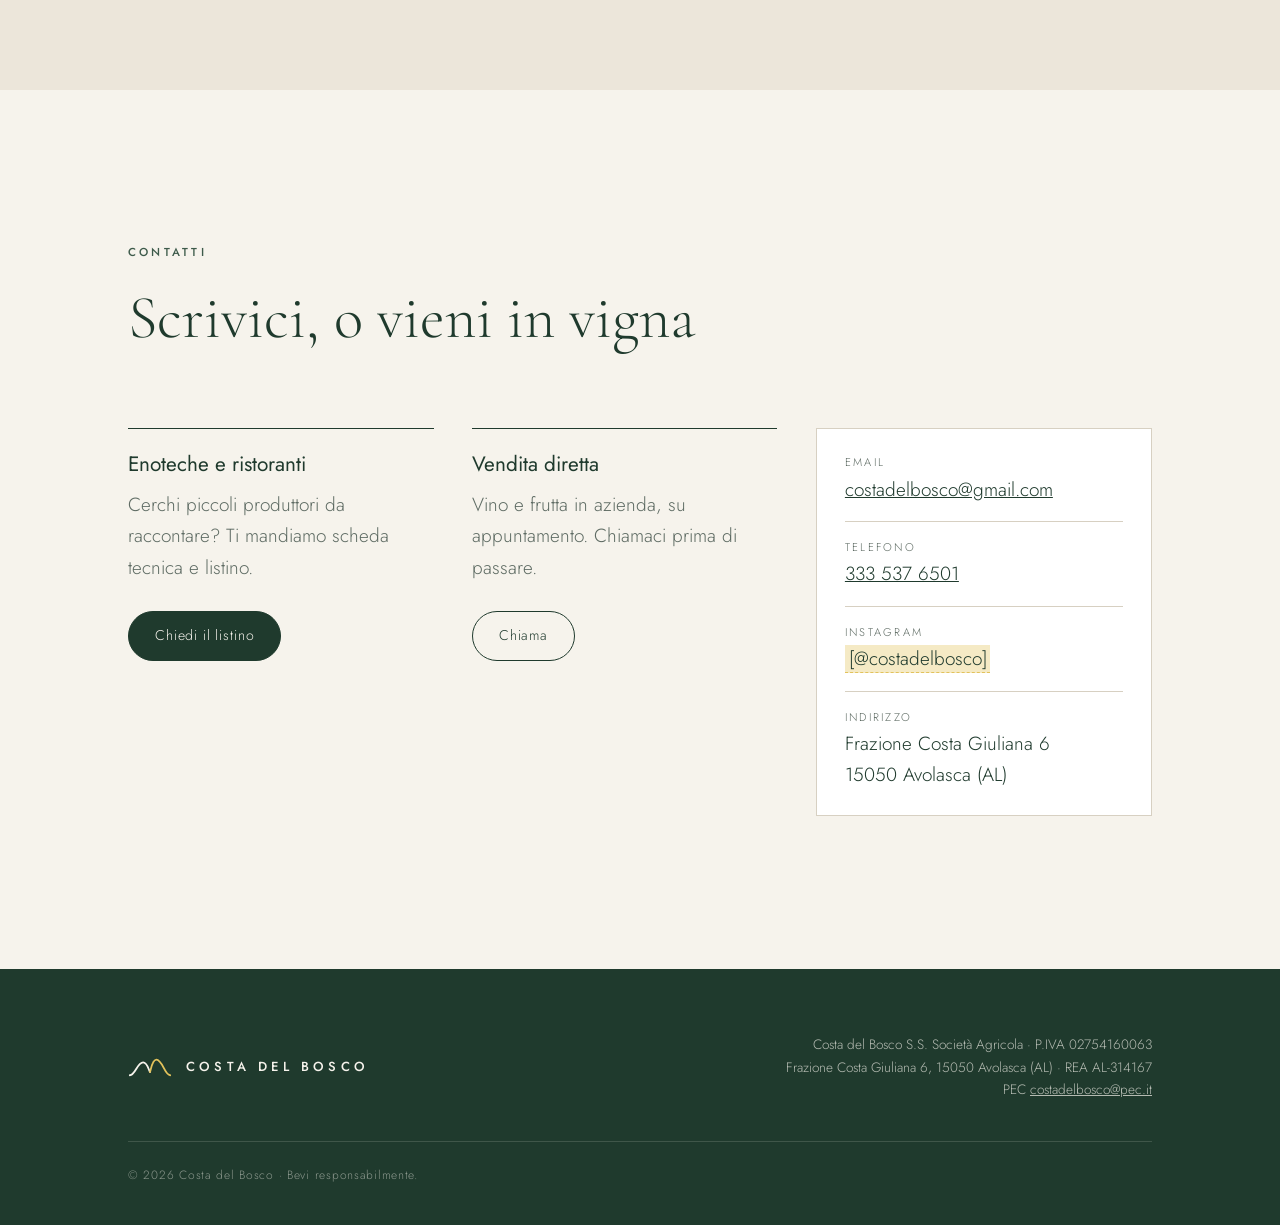
==== commit c004caee: "Sito: bottiglia conica in vetro verde, frutta, telefono Co-Authored-By: Claude Opus 5.5 <noreply@ant" ====
--- a/sito/index.html
+++ b/sito/index.html
@@ -146,7 +146,92 @@
     <section id="scavet" class="wine">
       <div class="wrap wine-grid">
         <figure class="wine-visual reveal">
-          <img src="assets/scavet-etichetta.jpg" width="1063" height="1300" alt="Etichetta di Scavet: la mappa della vigna in una cornice verde, il nome Scavet e la scritta Costa del Bosco" loading="lazy">
+          <!-- Bottiglia conica in vetro verde (GL 71), 0,75 l: spalle 80 mm, base 66 mm, altezza 300 mm. Generata da strumenti/bottiglia.py: l'etichetta è tagliata a strisce per seguire la rastremazione -->
+          <svg class="bottle" viewBox="0 0 100 322" role="img" aria-label="Bottiglia di Scavet in vetro verde, conica, con capsula verde e l'etichetta della vigna">
+            <defs>
+              <path id="bottle-shape" d="M36 9 Q36 5 39.5 5 L60.5 5 Q64 5 64 9 L64.8 76 C65 98 90 104 90 130 L83.5 298 Q83.2 306 76 306 L24 306 Q16.8 306 16.5 298 L10 130 C10 104 35 98 35.2 76 Z" />
+              <clipPath id="bottle-clip"><use href="#bottle-shape" /></clipPath>
+              <clipPath id="label-clip"><polygon points="14.24,170.00 85.76,170.00 82.61,257.47 17.39,257.47" /></clipPath>
+              <image id="label-img" href="assets/scavet-etichetta.jpg" width="1063" height="1300" />
+              <linearGradient id="glass" x1="0" x2="1">
+                <stop offset="0" stop-color="#07100a" />
+                <stop offset=".1" stop-color="#16301a" />
+                <stop offset=".24" stop-color="#2c5530" />
+                <stop offset=".34" stop-color="#3e6e3c" />
+                <stop offset=".5" stop-color="#244a28" />
+                <stop offset=".78" stop-color="#173a1c" />
+                <stop offset=".93" stop-color="#0c1f0f" />
+                <stop offset="1" stop-color="#050b06" />
+              </linearGradient>
+              <linearGradient id="glass-depth" x1="0" y1="0" x2="0" y2="1">
+                <stop offset="0" stop-color="#9fd39a" stop-opacity=".18" />
+                <stop offset=".35" stop-color="#000" stop-opacity="0" />
+                <stop offset=".9" stop-color="#000" stop-opacity=".25" />
+                <stop offset="1" stop-color="#6fae66" stop-opacity=".35" />
+              </linearGradient>
+              <linearGradient id="capsule" x1="0" x2="1">
+                <stop offset="0" stop-color="#083d15" />
+                <stop offset=".18" stop-color="#14792c" />
+                <stop offset=".32" stop-color="#5fd07c" />
+                <stop offset=".42" stop-color="#1B9238" />
+                <stop offset=".75" stop-color="#127a2d" />
+                <stop offset="1" stop-color="#062f10" />
+              </linearGradient>
+              <radialGradient id="capsule-top" cx=".4" cy=".4" r=".7">
+                <stop offset="0" stop-color="#5fd07c" />
+                <stop offset="1" stop-color="#127a2d" />
+              </radialGradient>
+              <linearGradient id="label-shade" x1="0" x2="1">
+                <stop offset="0" stop-color="#000" stop-opacity=".5" />
+                <stop offset=".12" stop-color="#000" stop-opacity=".08" />
+                <stop offset=".27" stop-color="#fff" stop-opacity=".22" />
+                <stop offset=".36" stop-color="#fff" stop-opacity="0" />
+                <stop offset=".84" stop-color="#000" stop-opacity=".06" />
+                <stop offset="1" stop-color="#000" stop-opacity=".55" />
+              </linearGradient>
+              <radialGradient id="floor" cx=".5" cy=".5" r=".5">
+                <stop offset="0" stop-color="#000" stop-opacity=".55" />
+                <stop offset="1" stop-color="#000" stop-opacity="0" />
+              </radialGradient>
+              <filter id="soft" x="-50%" y="-10%" width="200%" height="120%"><feGaussianBlur stdDeviation="1.1" /></filter>
+              <filter id="softer" x="-50%" y="-10%" width="200%" height="120%"><feGaussianBlur stdDeviation="2.4" /></filter>
+            </defs>
+
+            <!-- ombra a terra -->
+            <ellipse cx="50" cy="307" rx="40" ry="6" fill="url(#floor)" />
+
+            <!-- vetro -->
+            <use href="#bottle-shape" fill="url(#glass)" />
+            <g clip-path="url(#bottle-clip)">
+              <rect width="100" height="322" fill="url(#glass-depth)" />
+              <!-- riflessi lunghi: finestra a sinistra, controluce a destra -->
+              <path d="M24.5 136 L29 298" stroke="#e9f5e4" stroke-opacity=".55" stroke-width="3.2" stroke-linecap="round" filter="url(#soft)" />
+              <path d="M26 140 L30 292" stroke="#fff" stroke-opacity=".75" stroke-width=".9" stroke-linecap="round" />
+              <path d="M78.5 140 L74.5 290" stroke="#bfe6b8" stroke-opacity=".3" stroke-width="2" stroke-linecap="round" filter="url(#soft)" />
+              <path d="M38 112 C29 116 21 122 18.5 132" fill="none" stroke="#fff" stroke-opacity=".6" stroke-width="2" stroke-linecap="round" filter="url(#soft)" />
+              <path d="M12.5 140 L18.6 298" stroke="#8fd08a" stroke-opacity=".35" stroke-width="1.4" filter="url(#soft)" />
+              <path d="M87.5 140 L81.4 298" stroke="#8fd08a" stroke-opacity=".3" stroke-width="1.4" filter="url(#soft)" />
+              <!-- fondo spesso del vetro -->
+              <ellipse cx="50" cy="301" rx="31" ry="4.5" fill="#6fae66" opacity=".35" filter="url(#softer)" />
+            </g>
+            <use href="#bottle-shape" fill="none" stroke="#a9dca2" stroke-opacity=".25" stroke-width=".45" />
+
+            <!-- etichetta conica -->
+            <g clip-path="url(#label-clip)">
+              <svg x="14.272" y="170.000" width="71.456" height="2.222" viewBox="0 0.000 1063 33.028" preserveAspectRatio="none"><use href="#label-img"/></svg><svg x="14.338" y="171.822" width="71.325" height="2.222" viewBox="0 27.083 1063 33.028" preserveAspectRatio="none"><use href="#label-img"/></svg><svg x="14.403" y="173.644" width="71.194" height="2.222" viewBox="0 54.167 1063 33.028" preserveAspectRatio="none"><use href="#label-img"/></svg><svg x="14.469" y="175.467" width="71.062" height="2.222" viewBox="0 81.250 1063 33.028" preserveAspectRatio="none"><use href="#label-img"/></svg><svg x="14.534" y="177.289" width="70.931" height="2.222" viewBox="0 108.333 1063 33.028" preserveAspectRatio="none"><use href="#label-img"/></svg><svg x="14.600" y="179.111" width="70.800" height="2.222" viewBox="0 135.417 1063 33.028" preserveAspectRatio="none"><use href="#label-img"/></svg><svg x="14.665" y="180.933" width="70.669" height="2.222" viewBox="0 162.500 1063 33.028" preserveAspectRatio="none"><use href="#label-img"/></svg><svg x="14.731" y="182.756" width="70.538" height="2.222" viewBox="0 189.583 1063 33.028" preserveAspectRatio="none"><use href="#label-img"/></svg><svg x="14.797" y="184.578" width="70.407" height="2.222" viewBox="0 216.667 1063 33.028" preserveAspectRatio="none"><use href="#label-img"/></svg><svg x="14.862" y="186.400" width="70.276" height="2.222" viewBox="0 243.750 1063 33.028" preserveAspectRatio="none"><use href="#label-img"/></svg><svg x="14.928" y="188.222" width="70.145" height="2.222" viewBox="0 270.833 1063 33.028" preserveAspectRatio="none"><use href="#label-img"/></svg><svg x="14.993" y="190.045" width="70.013" height="2.222" viewBox="0 297.917 1063 33.028" preserveAspectRatio="none"><use href="#label-img"/></svg><svg x="15.059" y="191.867" width="69.882" height="2.222" viewBox="0 325.000 1063 33.028" preserveAspectRatio="none"><use href="#label-img"/></svg><svg x="15.124" y="193.689" width="69.751" height="2.222" viewBox="0 352.083 1063 33.028" preserveAspectRatio="none"><use href="#label-img"/></svg><svg x="15.190" y="195.511" width="69.620" height="2.222" viewBox="0 379.167 1063 33.028" preserveAspectRatio="none"><use href="#label-img"/></svg><svg x="15.256" y="197.334" width="69.489" height="2.222" viewBox="0 406.250 1063 33.028" preserveAspectRatio="none"><use href="#label-img"/></svg><svg x="15.321" y="199.156" width="69.358" height="2.222" viewBox="0 433.333 1063 33.028" preserveAspectRatio="none"><use href="#label-img"/></svg><svg x="15.387" y="200.978" width="69.227" height="2.222" viewBox="0 460.417 1063 33.028" preserveAspectRatio="none"><use href="#label-img"/></svg><svg x="15.452" y="202.800" width="69.095" height="2.222" viewBox="0 487.500 1063 33.028" preserveAspectRatio="none"><use href="#label-img"/></svg><svg x="15.518" y="204.623" width="68.964" height="2.222" viewBox="0 514.583 1063 33.028" preserveAspectRatio="none"><use href="#label-img"/></svg><svg x="15.583" y="206.445" width="68.833" height="2.222" viewBox="0 541.667 1063 33.028" preserveAspectRatio="none"><use href="#label-img"/></svg><svg x="15.649" y="208.267" width="68.702" height="2.222" viewBox="0 568.750 1063 33.028" preserveAspectRatio="none"><use href="#label-img"/></svg><svg x="15.715" y="210.089" width="68.571" height="2.222" viewBox="0 595.833 1063 33.028" preserveAspectRatio="none"><use href="#label-img"/></svg><svg x="15.780" y="211.911" width="68.440" height="2.222" viewBox="0 622.917 1063 33.028" preserveAspectRatio="none"><use href="#label-img"/></svg><svg x="15.846" y="213.734" width="68.309" height="2.222" viewBox="0 650.000 1063 33.028" preserveAspectRatio="none"><use href="#label-img"/></svg><svg x="15.911" y="215.556" width="68.177" height="2.222" viewBox="0 677.083 1063 33.028" preserveAspectRatio="none"><use href="#label-img"/></svg><svg x="15.977" y="217.378" width="68.046" height="2.222" viewBox="0 704.167 1063 33.028" preserveAspectRatio="none"><use href="#label-img"/></svg><svg x="16.042" y="219.200" width="67.915" height="2.222" viewBox="0 731.250 1063 33.028" preserveAspectRatio="none"><use href="#label-img"/></svg><svg x="16.108" y="221.023" width="67.784" height="2.222" viewBox="0 758.333 1063 33.028" preserveAspectRatio="none"><use href="#label-img"/></svg><svg x="16.174" y="222.845" width="67.653" height="2.222" viewBox="0 785.417 1063 33.028" preserveAspectRatio="none"><use href="#label-img"/></svg><svg x="16.239" y="224.667" width="67.522" height="2.222" viewBox="0 812.500 1063 33.028" preserveAspectRatio="none"><use href="#label-img"/></svg><svg x="16.305" y="226.489" width="67.391" height="2.222" viewBox="0 839.583 1063 33.028" preserveAspectRatio="none"><use href="#label-img"/></svg><svg x="16.370" y="228.312" width="67.260" height="2.222" viewBox="0 866.667 1063 33.028" preserveAspectRatio="none"><use href="#label-img"/></svg><svg x="16.436" y="230.134" width="67.128" height="2.222" viewBox="0 893.750 1063 33.028" preserveAspectRatio="none"><use href="#label-img"/></svg><svg x="16.501" y="231.956" width="66.997" height="2.222" viewBox="0 920.833 1063 33.028" preserveAspectRatio="none"><use href="#label-img"/></svg><svg x="16.567" y="233.778" width="66.866" height="2.222" viewBox="0 947.917 1063 33.028" preserveAspectRatio="none"><use href="#label-img"/></svg><svg x="16.633" y="235.601" width="66.735" height="2.222" viewBox="0 975.000 1063 33.028" preserveAspectRatio="none"><use href="#label-img"/></svg><svg x="16.698" y="237.423" width="66.604" height="2.222" viewBox="0 1002.083 1063 33.028" preserveAspectRatio="none"><use href="#label-img"/></svg><svg x="16.764" y="239.245" width="66.473" height="2.222" viewBox="0 1029.167 1063 33.028" preserveAspectRatio="none"><use href="#label-img"/></svg><svg x="16.829" y="241.067" width="66.342" height="2.222" viewBox="0 1056.250 1063 33.028" preserveAspectRatio="none"><use href="#label-img"/></svg><svg x="16.895" y="242.890" width="66.210" height="2.222" viewBox="0 1083.333 1063 33.028" preserveAspectRatio="none"><use href="#label-img"/></svg><svg x="16.960" y="244.712" width="66.079" height="2.222" viewBox="0 1110.417 1063 33.028" preserveAspectRatio="none"><use href="#label-img"/></svg><svg x="17.026" y="246.534" width="65.948" height="2.222" viewBox="0 1137.500 1063 33.028" preserveAspectRatio="none"><use href="#label-img"/></svg><svg x="17.091" y="248.356" width="65.817" height="2.222" viewBox="0 1164.583 1063 33.028" preserveAspectRatio="none"><use href="#label-img"/></svg><svg x="17.157" y="250.178" width="65.686" height="2.222" viewBox="0 1191.667 1063 33.028" preserveAspectRatio="none"><use href="#label-img"/></svg><svg x="17.223" y="252.001" width="65.555" height="2.222" viewBox="0 1218.750 1063 33.028" preserveAspectRatio="none"><use href="#label-img"/></svg><svg x="17.288" y="253.823" width="65.424" height="2.222" viewBox="0 1245.833 1063 33.028" preserveAspectRatio="none"><use href="#label-img"/></svg><svg x="17.354" y="255.645" width="65.292" height="2.222" viewBox="0 1272.917 1063 33.028" preserveAspectRatio="none"><use href="#label-img"/></svg>
+              <rect x="0" y="170.00" width="100" height="87.47" fill="url(#label-shade)" />
+            </g>
+
+            <!-- capsula nel verde dell'etichetta, con anello oro -->
+            <path d="M35.2 7 Q35.2 2 39.5 2 L60.5 2 Q64.8 2 64.8 7 L65.3 60 Q65.3 62 64 62 L36 62 Q34.7 62 34.7 60 Z" fill="url(#capsule)" />
+            <ellipse cx="50" cy="2.8" rx="12.6" ry="1.5" fill="url(#capsule-top)" />
+            <ellipse cx="50" cy="2.8" rx="5" ry=".6" fill="none" stroke="#0b5a1d" stroke-width=".3" />
+            <rect x="35" y="9" width="30" height=".35" fill="#000" opacity=".22" />
+            <rect x="35" y="11.2" width="30" height=".25" fill="#fff" opacity=".18" />
+            <rect x="34.8" y="57.2" width="30.4" height=".8" fill="#B18D13" />
+            <rect x="34.8" y="57.2" width="30.4" height=".25" fill="#f1d36a" opacity=".7" />
+            <path d="M40 4 L40.6 56" stroke="#fff" stroke-opacity=".35" stroke-width=".9" filter="url(#soft)" />
+          </svg>
         </figure>
         <div class="wine-copy">
           <p class="eyebrow reveal">Il primo vino</p>
@@ -178,7 +263,6 @@
             </dl>
             <p>Analisi del Laboratorio del Consorzio per la tutela dell'Asti, giugno 2026. Idoneità DOC Valoritalia del 18 giugno 2026.</p>
           </details>
-          <p class="wine-rule reveal">Ogni nostro vino porterà il nome della sua vigna.</p>
         </div>
       </div>
     </section>
@@ -220,7 +304,14 @@
       <div class="wrap fruit-inner reveal">
         <p class="eyebrow">Non solo vino</p>
         <h2>La frutta dei frutteti di famiglia</h2>
-        <p>Coltiviamo anche frutta, come facevano i nonni: <span class="todo">[quali frutti]</span>. <span class="todo">[In vendita diretta in azienda? Stagionalità?]</span></p>
+        <p>Coltiviamo anche frutta, come facevano i nonni. La vendiamo in azienda, quando è stagione.</p>
+        <ul class="fruit-list">
+          <li>Ciliegie</li>
+          <li>Prugne</li>
+          <li>Pesche</li>
+          <li>Melograni</li>
+          <li>Castagne</li>
+        </ul>
       </div>
     </section>
 
@@ -240,11 +331,11 @@
           <article class="contact-card reveal">
             <h3>Vendita diretta</h3>
             <p>Vino e frutta in azienda, su appuntamento. Chiamaci prima di passare.</p>
-            <a class="button button-ghost" href="tel:+390000000000">Chiama</a>
+            <a class="button button-ghost" href="tel:+393335376501">Chiama</a>
           </article>
           <dl class="contact-list reveal">
             <div><dt>Email</dt><dd><a href="mailto:costadelbosco@gmail.com">costadelbosco@gmail.com</a></dd></div>
-            <div><dt>Telefono</dt><dd><span class="todo">[+39 …]</span></dd></div>
+            <div><dt>Telefono</dt><dd><a href="tel:+393335376501">333 537 6501</a></dd></div>
             <div><dt>Instagram</dt><dd><span class="todo">[@costadelbosco]</span></dd></div>
             <div><dt>Indirizzo</dt><dd>Frazione Costa Giuliana 6<br>15050 Avolasca (AL)</dd></div>
           </dl>
--- a/sito/styles.css
+++ b/sito/styles.css
@@ -249,13 +249,21 @@
 .wine { background: var(--bosco); color: var(--calce); padding: var(--section) 0; }
 .wine-grid { display: grid; grid-template-columns: 0.8fr 1.2fr; gap: clamp(40px, 8vw, 120px); align-items: center; }
 .wine-grid { align-items: start; }
-.wine-visual { display: flex; justify-content: center; margin: 0; position: sticky; top: 112px; }
-.wine-visual img {
+.wine-visual {
+  display: flex;
+  justify-content: center;
+  margin: 0;
+  padding: 24px 0;
+  position: sticky;
+  top: 96px;
+  /* luce morbida dietro al vetro verde, che altrimenti sparisce sul fondo bosco */
+  background: radial-gradient(closest-side, rgba(246, 243, 236, .2), rgba(246, 243, 236, .06) 60%, transparent);
+}
+.bottle {
   display: block;
-  width: 100%;
-  max-width: 380px;
+  width: clamp(150px, 19vw, 230px);
   height: auto;
-  box-shadow: 0 2px 4px rgba(0,0,0,.25), 0 24px 48px -16px rgba(0,0,0,.55);
+  overflow: visible;
 }
 
 .wine .eyebrow { color: var(--paglia); }
@@ -299,7 +307,6 @@
 .wine-sheet dd { margin: 0; text-align: right; }
 .wine-sheet p { font-size: 0.78rem; color: color-mix(in srgb, var(--calce) 55%, transparent); margin: 0; }
 
-.wine-rule { font-family: var(--serif); font-style: italic; font-size: 1.3rem; color: var(--paglia); margin: 0; }
 
 /* Valori */
 .values { display: grid; grid-template-columns: repeat(4, 1fr); gap: 1px; background: var(--line); border: 1px solid var(--line); }
@@ -312,7 +319,23 @@
 .fruit { background: var(--carta); padding: clamp(64px, 9vw, 120px) 0; }
 .fruit-inner { max-width: 760px; text-align: center; }
 .fruit h2 { font-family: var(--serif); font-weight: 300; font-size: clamp(2rem, 4.2vw, 3.2rem); color: var(--bosco); margin-bottom: 1.4rem; }
-.fruit p:last-child { color: var(--muted); margin: 0; }
+.fruit p { color: var(--muted); }
+.fruit-list {
+  list-style: none;
+  margin: 2rem 0 0;
+  padding: 0;
+  display: flex;
+  flex-wrap: wrap;
+  justify-content: center;
+  gap: 10px;
+}
+.fruit-list li {
+  border: 1px solid var(--bosco);
+  border-radius: 999px;
+  padding: 8px 20px;
+  font-size: 0.95rem;
+  color: var(--bosco);
+}
 
 /* Contatti */
 .contact-grid { display: grid; grid-template-columns: 1fr 1fr 1.1fr; gap: clamp(24px, 3vw, 40px); align-items: start; }
@@ -400,7 +423,8 @@
   .hill { stroke-width: 5; }
 
   .timeline, .mission-grid, .lands, .wine-grid, .contact-grid, .footer-inner { grid-template-columns: 1fr; }
-  .wine-visual { order: -1; }
+  .wine-visual { order: -1; position: static; }
+  .bottle { width: 140px; }
   .wine-facts { grid-template-columns: repeat(2, 1fr); }
   .values { grid-template-columns: 1fr; }
   .footer-legal { text-align: left; }
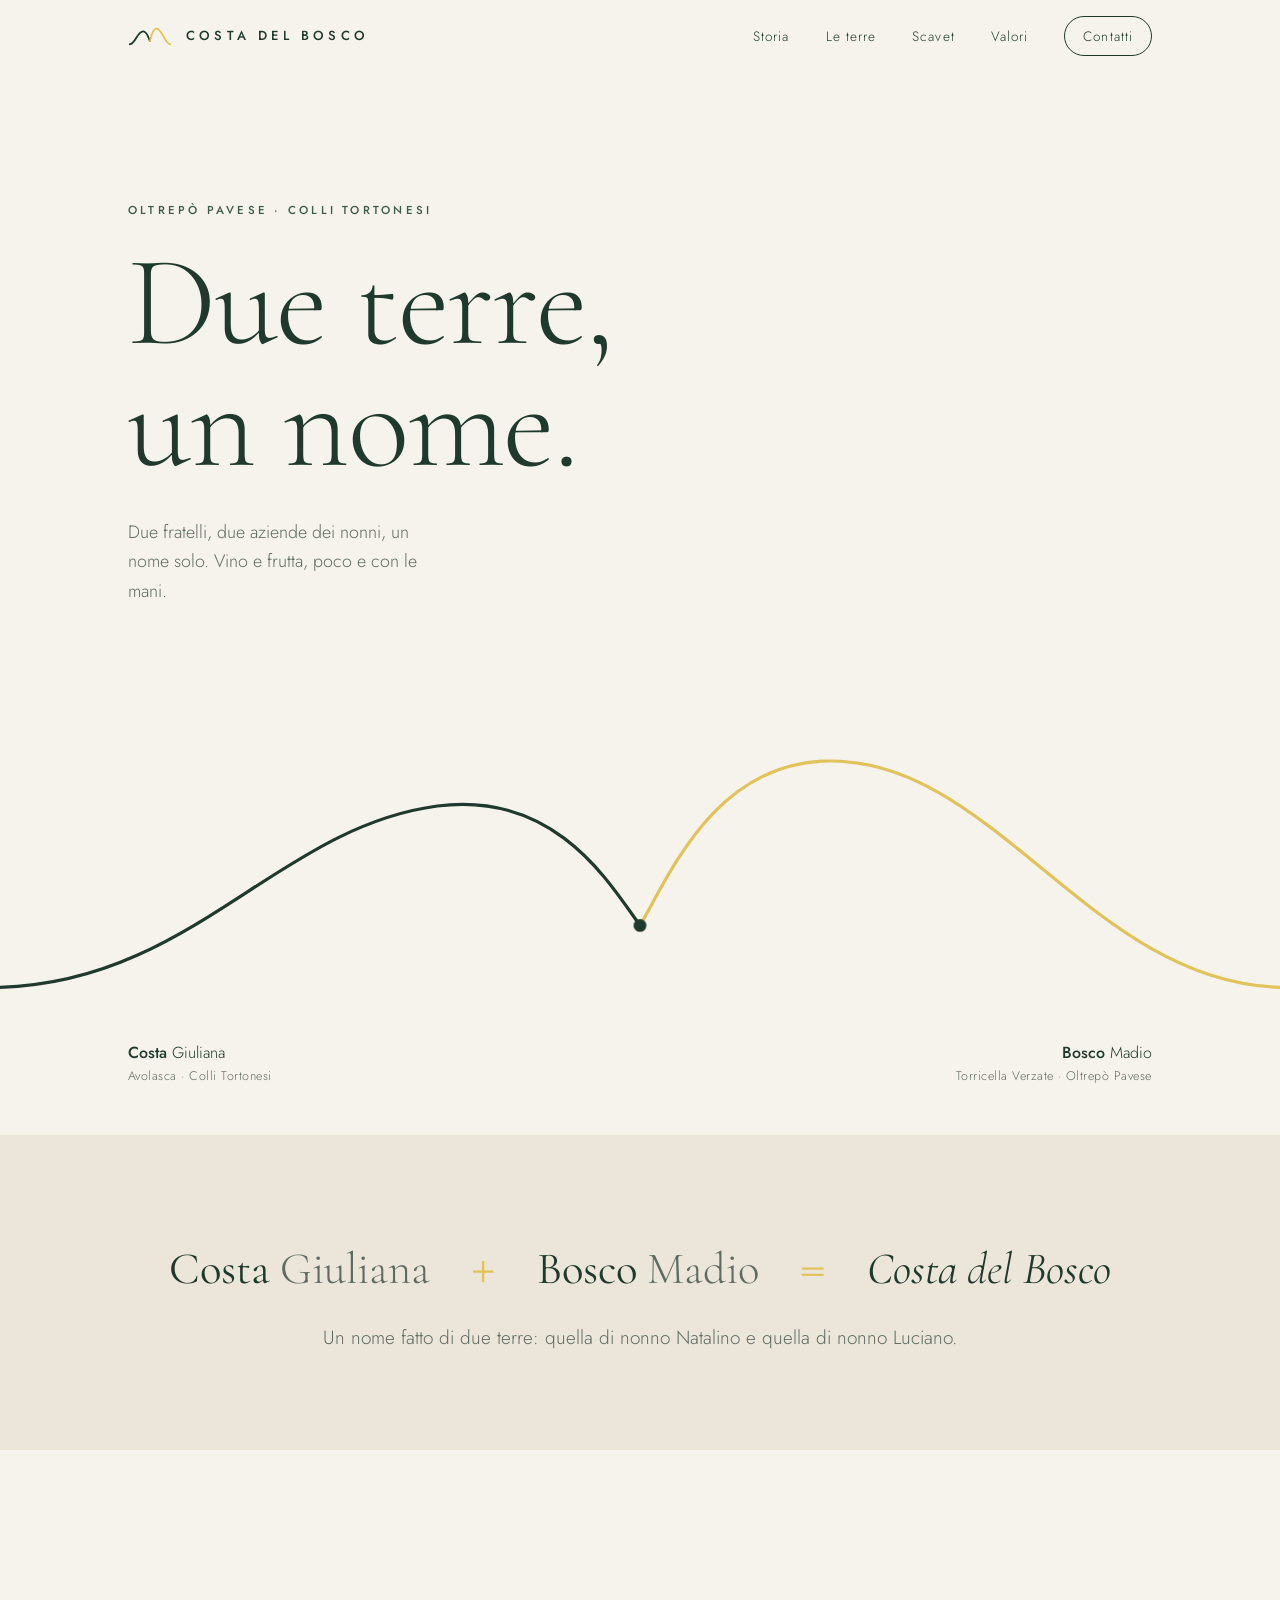
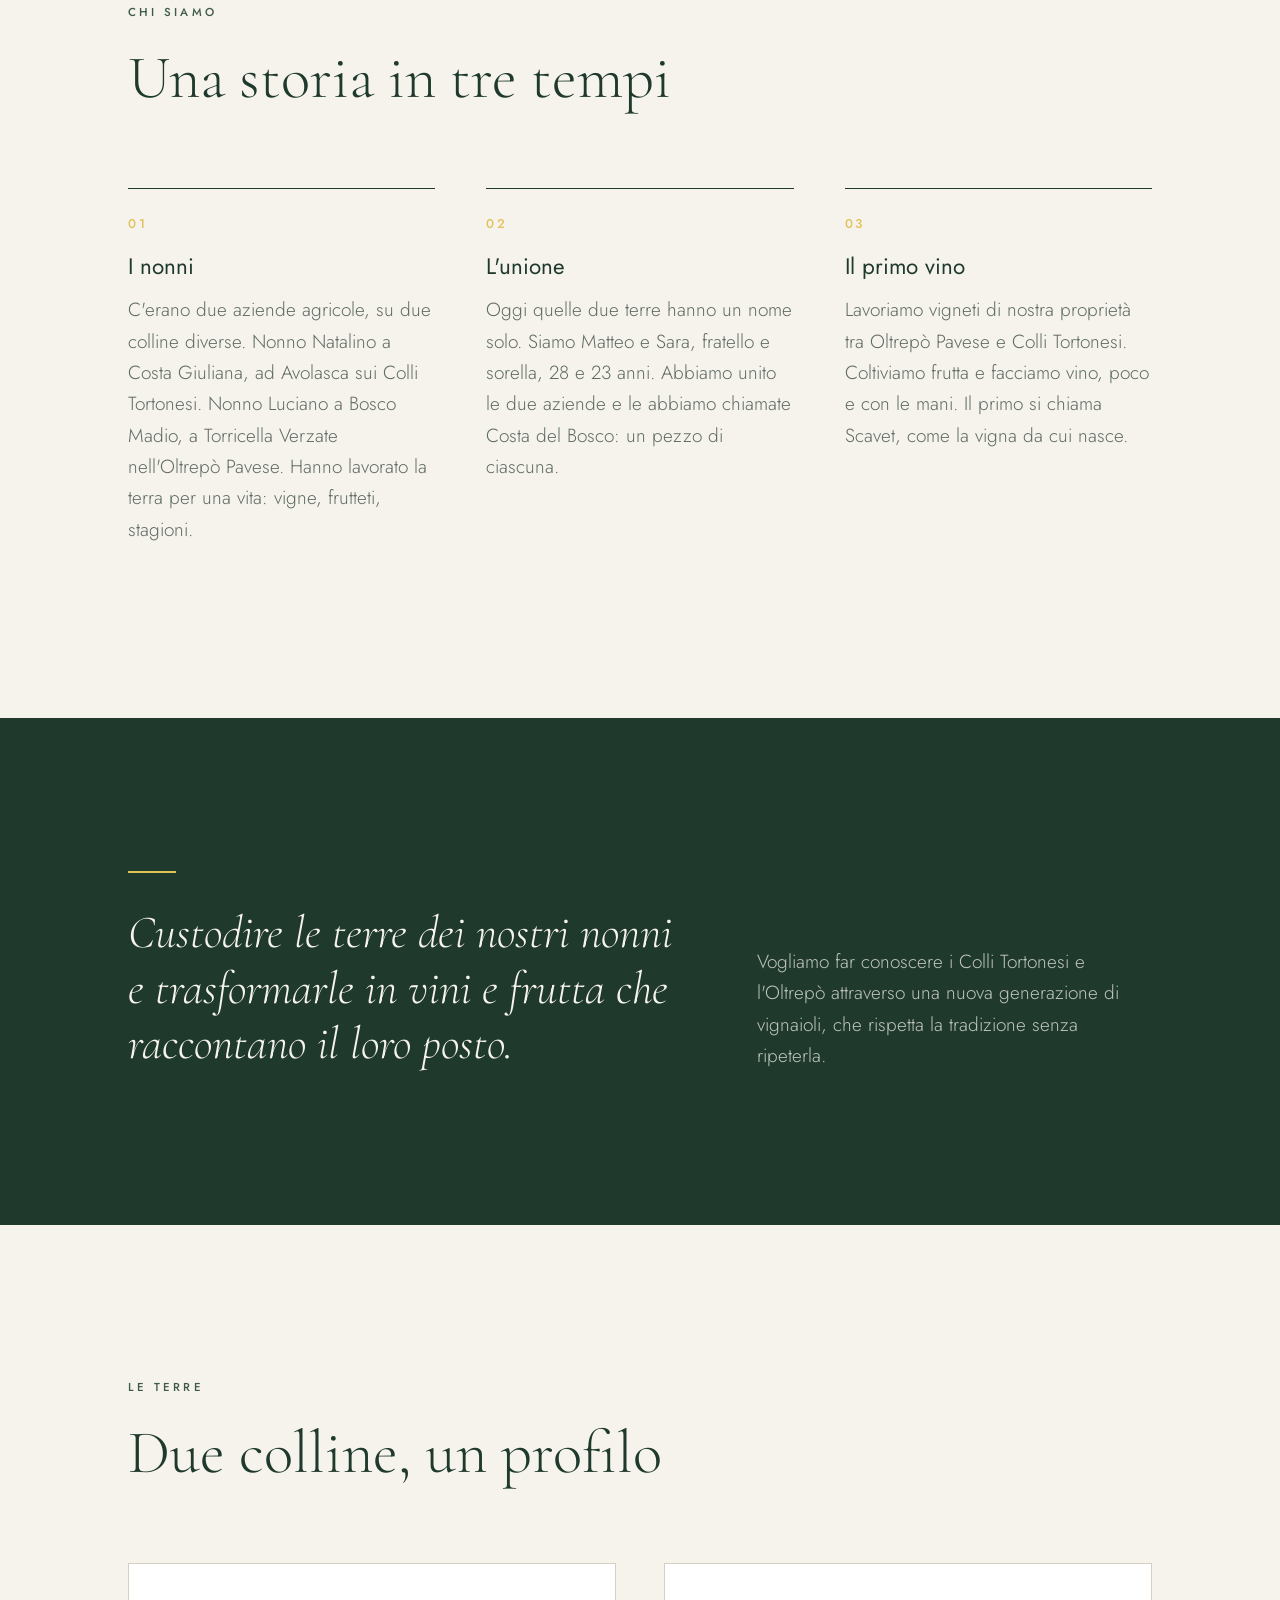
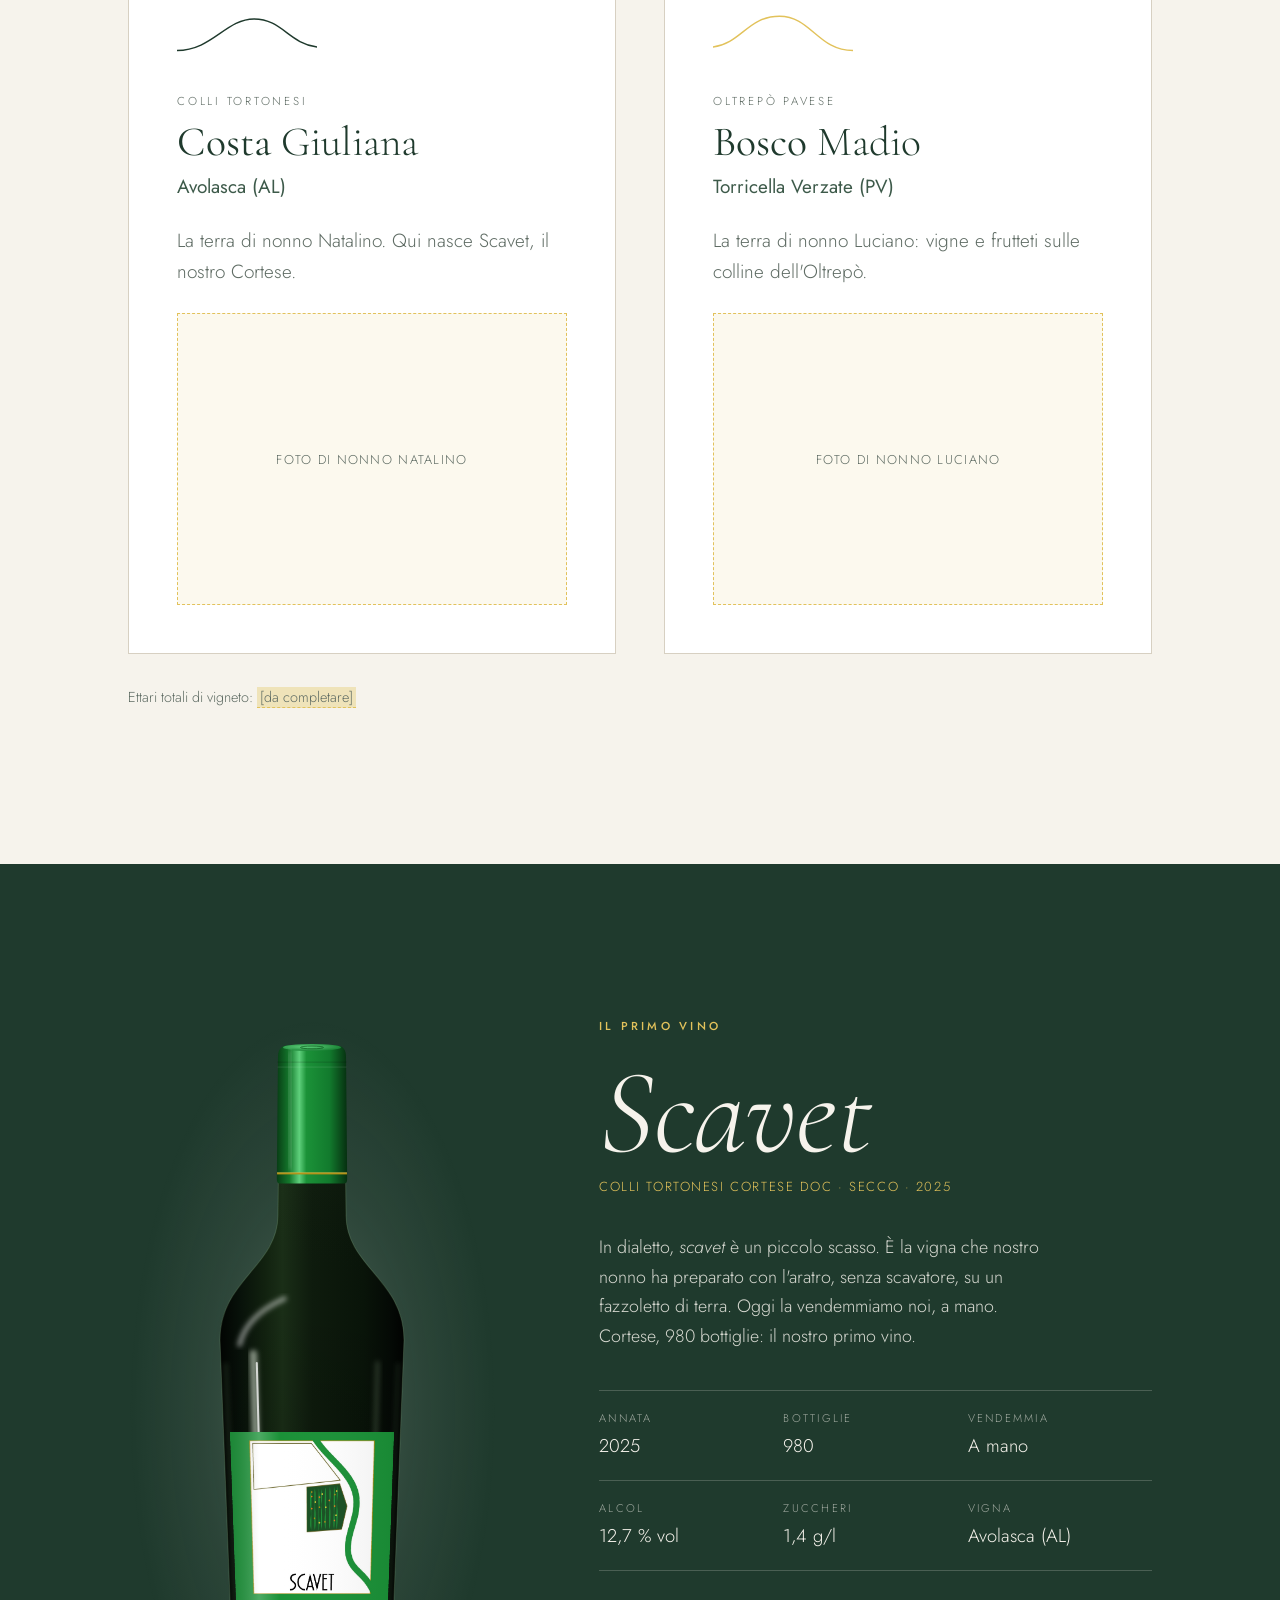
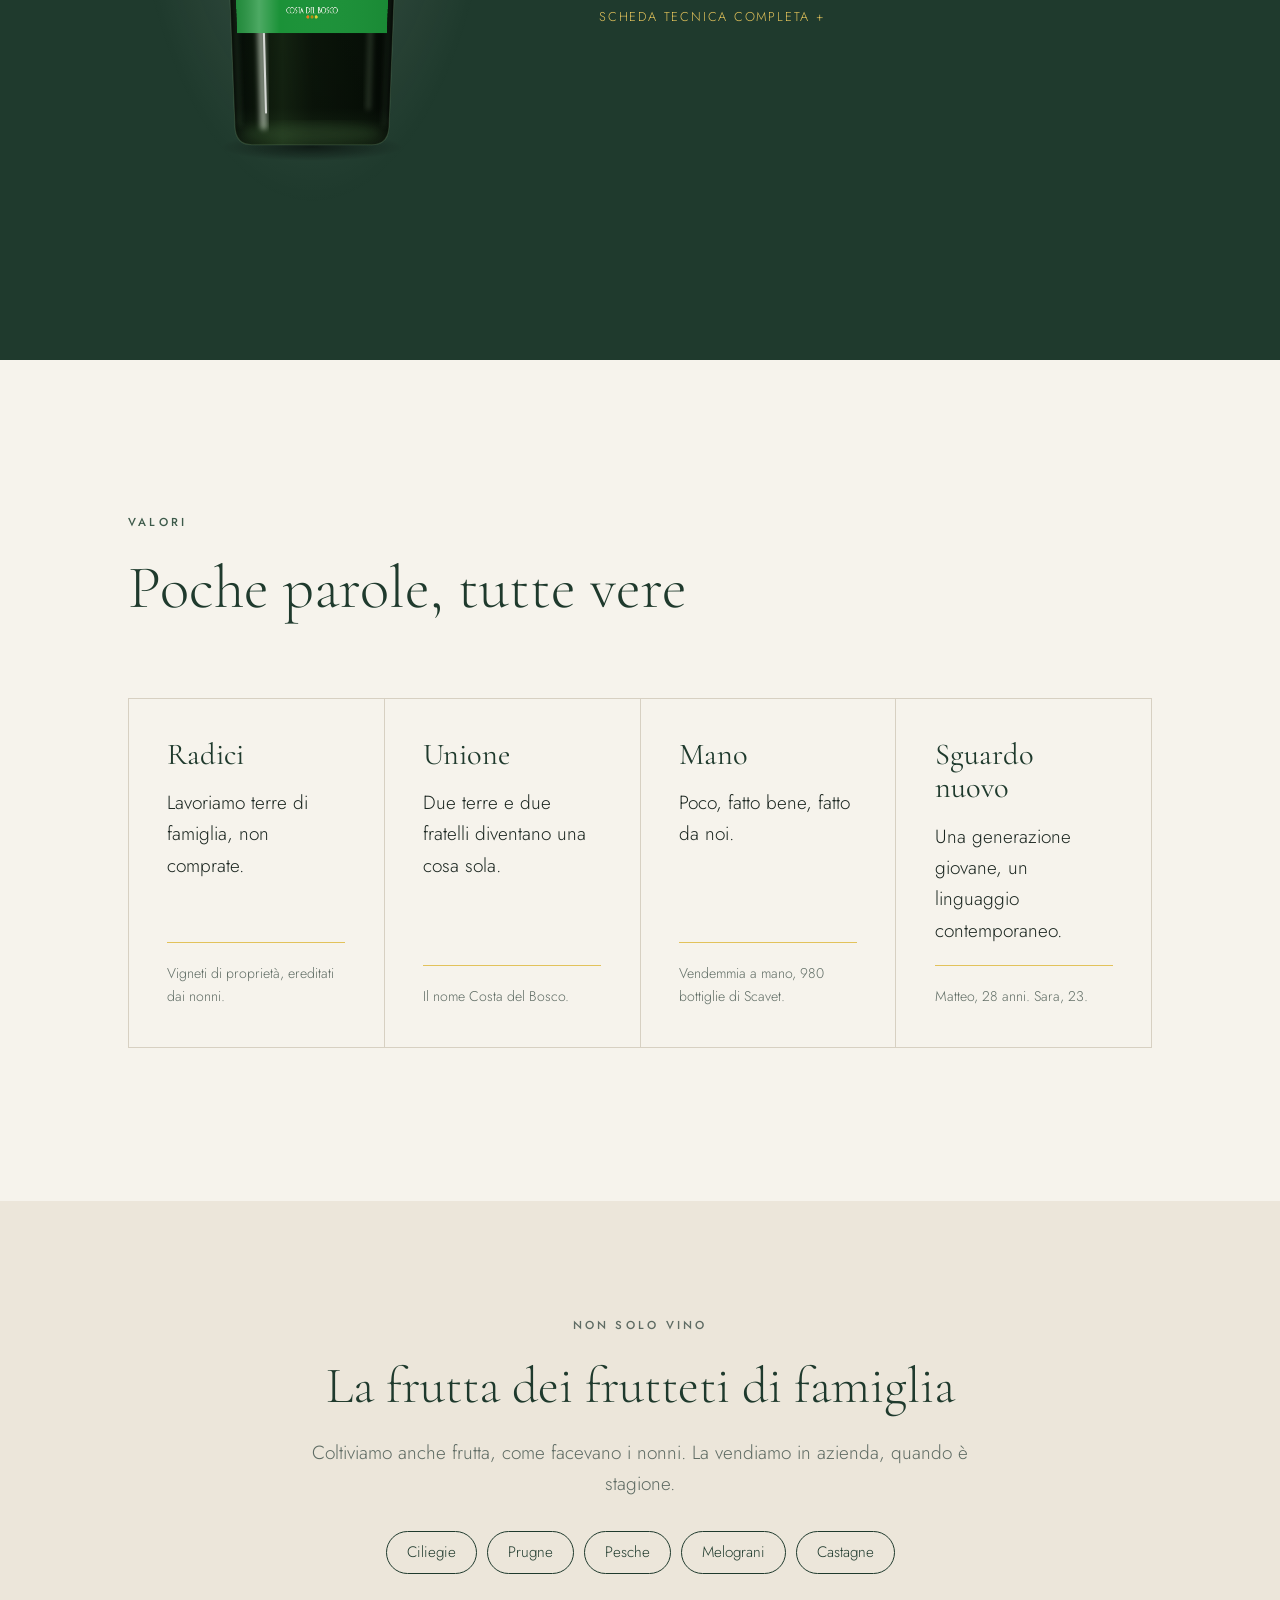
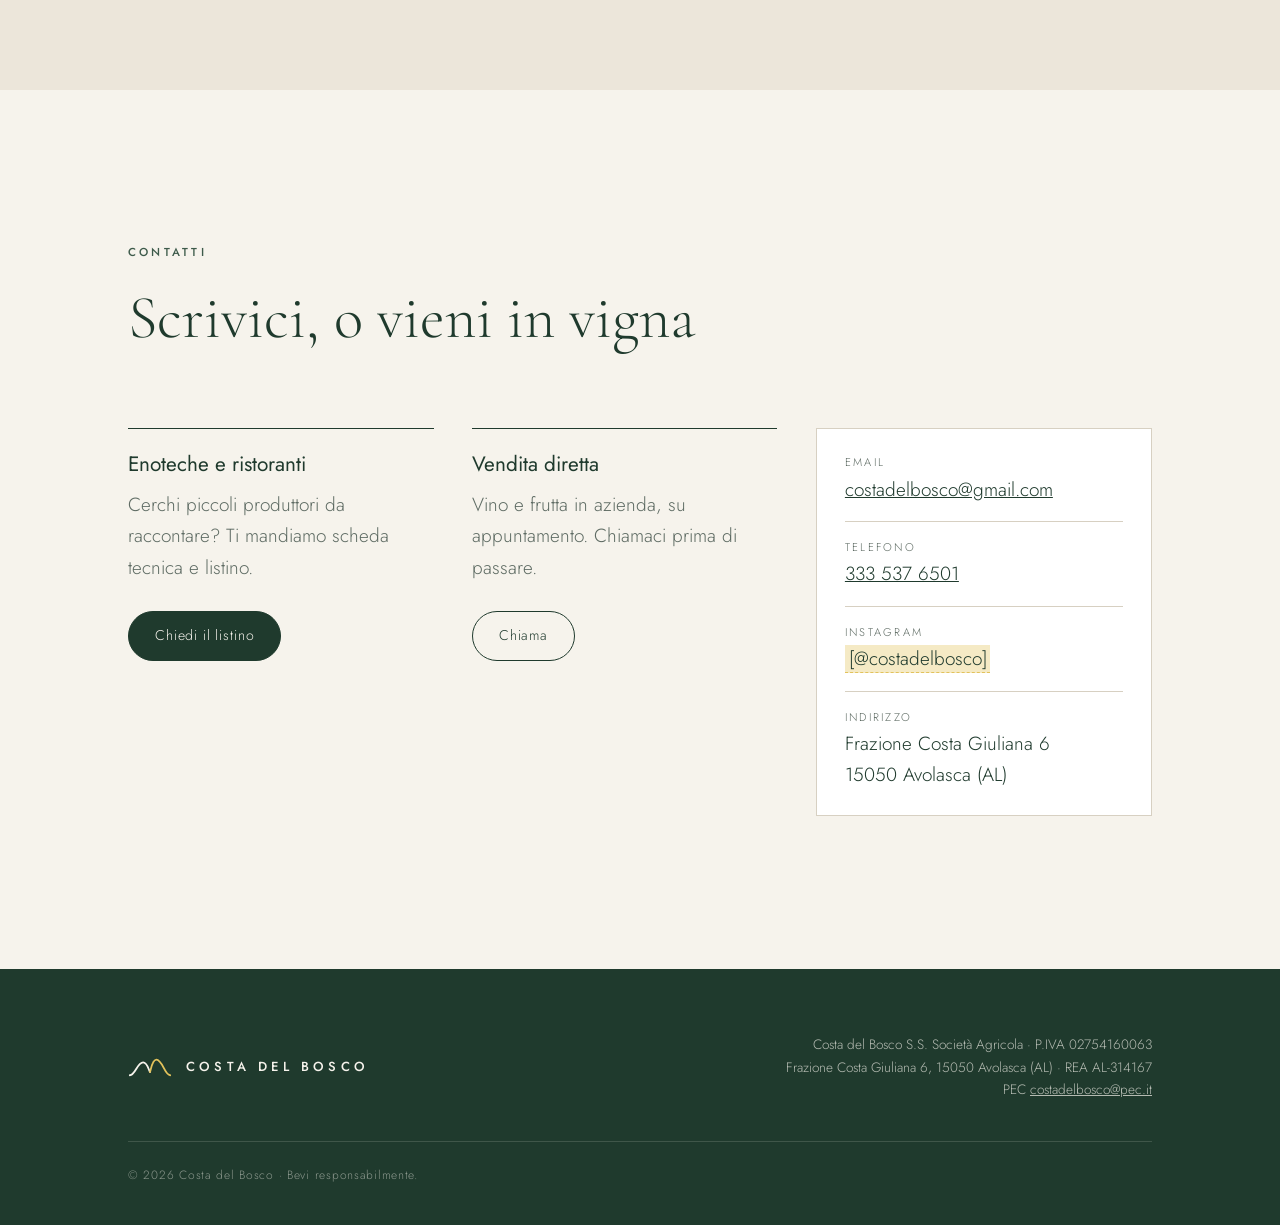
==== commit 4e45f830: "Sito: vetro della bottiglia più scuro Co-Authored-By: Claude Opus 5.5 <noreply@anthropic.com>" ====
--- a/sito/index.html
+++ b/sito/index.html
@@ -154,20 +154,20 @@
               <clipPath id="label-clip"><polygon points="14.24,170.00 85.76,170.00 82.61,257.47 17.39,257.47" /></clipPath>
               <image id="label-img" href="assets/scavet-etichetta.jpg" width="1063" height="1300" />
               <linearGradient id="glass" x1="0" x2="1">
-                <stop offset="0" stop-color="#07100a" />
-                <stop offset=".1" stop-color="#16301a" />
-                <stop offset=".24" stop-color="#2c5530" />
-                <stop offset=".34" stop-color="#3e6e3c" />
-                <stop offset=".5" stop-color="#244a28" />
-                <stop offset=".78" stop-color="#173a1c" />
-                <stop offset=".93" stop-color="#0c1f0f" />
-                <stop offset="1" stop-color="#050b06" />
+                <stop offset="0" stop-color="#020402" />
+                <stop offset=".1" stop-color="#071009" />
+                <stop offset=".24" stop-color="#11210f" />
+                <stop offset=".34" stop-color="#1a2e17" />
+                <stop offset=".5" stop-color="#0e1b0d" />
+                <stop offset=".78" stop-color="#091409" />
+                <stop offset=".93" stop-color="#040905" />
+                <stop offset="1" stop-color="#010201" />
               </linearGradient>
               <linearGradient id="glass-depth" x1="0" y1="0" x2="0" y2="1">
-                <stop offset="0" stop-color="#9fd39a" stop-opacity=".18" />
+                <stop offset="0" stop-color="#7fae78" stop-opacity=".1" />
                 <stop offset=".35" stop-color="#000" stop-opacity="0" />
-                <stop offset=".9" stop-color="#000" stop-opacity=".25" />
-                <stop offset="1" stop-color="#6fae66" stop-opacity=".35" />
+                <stop offset=".9" stop-color="#000" stop-opacity=".3" />
+                <stop offset="1" stop-color="#4f7a48" stop-opacity=".2" />
               </linearGradient>
               <linearGradient id="capsule" x1="0" x2="1">
                 <stop offset="0" stop-color="#083d15" />
@@ -207,14 +207,14 @@
               <!-- riflessi lunghi: finestra a sinistra, controluce a destra -->
               <path d="M24.5 136 L29 298" stroke="#e9f5e4" stroke-opacity=".55" stroke-width="3.2" stroke-linecap="round" filter="url(#soft)" />
               <path d="M26 140 L30 292" stroke="#fff" stroke-opacity=".75" stroke-width=".9" stroke-linecap="round" />
-              <path d="M78.5 140 L74.5 290" stroke="#bfe6b8" stroke-opacity=".3" stroke-width="2" stroke-linecap="round" filter="url(#soft)" />
-              <path d="M38 112 C29 116 21 122 18.5 132" fill="none" stroke="#fff" stroke-opacity=".6" stroke-width="2" stroke-linecap="round" filter="url(#soft)" />
-              <path d="M12.5 140 L18.6 298" stroke="#8fd08a" stroke-opacity=".35" stroke-width="1.4" filter="url(#soft)" />
-              <path d="M87.5 140 L81.4 298" stroke="#8fd08a" stroke-opacity=".3" stroke-width="1.4" filter="url(#soft)" />
+              <path d="M78.5 140 L74.5 290" stroke="#bfe6b8" stroke-opacity=".18" stroke-width="2" stroke-linecap="round" filter="url(#soft)" />
+              <path d="M38 112 C29 116 21 122 18.5 132" fill="none" stroke="#fff" stroke-opacity=".5" stroke-width="2" stroke-linecap="round" filter="url(#soft)" />
+              <path d="M12.5 140 L18.6 298" stroke="#6f9f68" stroke-opacity=".22" stroke-width="1.4" filter="url(#soft)" />
+              <path d="M87.5 140 L81.4 298" stroke="#6f9f68" stroke-opacity=".18" stroke-width="1.4" filter="url(#soft)" />
               <!-- fondo spesso del vetro -->
-              <ellipse cx="50" cy="301" rx="31" ry="4.5" fill="#6fae66" opacity=".35" filter="url(#softer)" />
+              <ellipse cx="50" cy="301" rx="31" ry="4.5" fill="#4f7a48" opacity=".25" filter="url(#softer)" />
             </g>
-            <use href="#bottle-shape" fill="none" stroke="#a9dca2" stroke-opacity=".25" stroke-width=".45" />
+            <use href="#bottle-shape" fill="none" stroke="#a9dca2" stroke-opacity=".18" stroke-width=".45" />
 
             <!-- etichetta conica -->
             <g clip-path="url(#label-clip)">
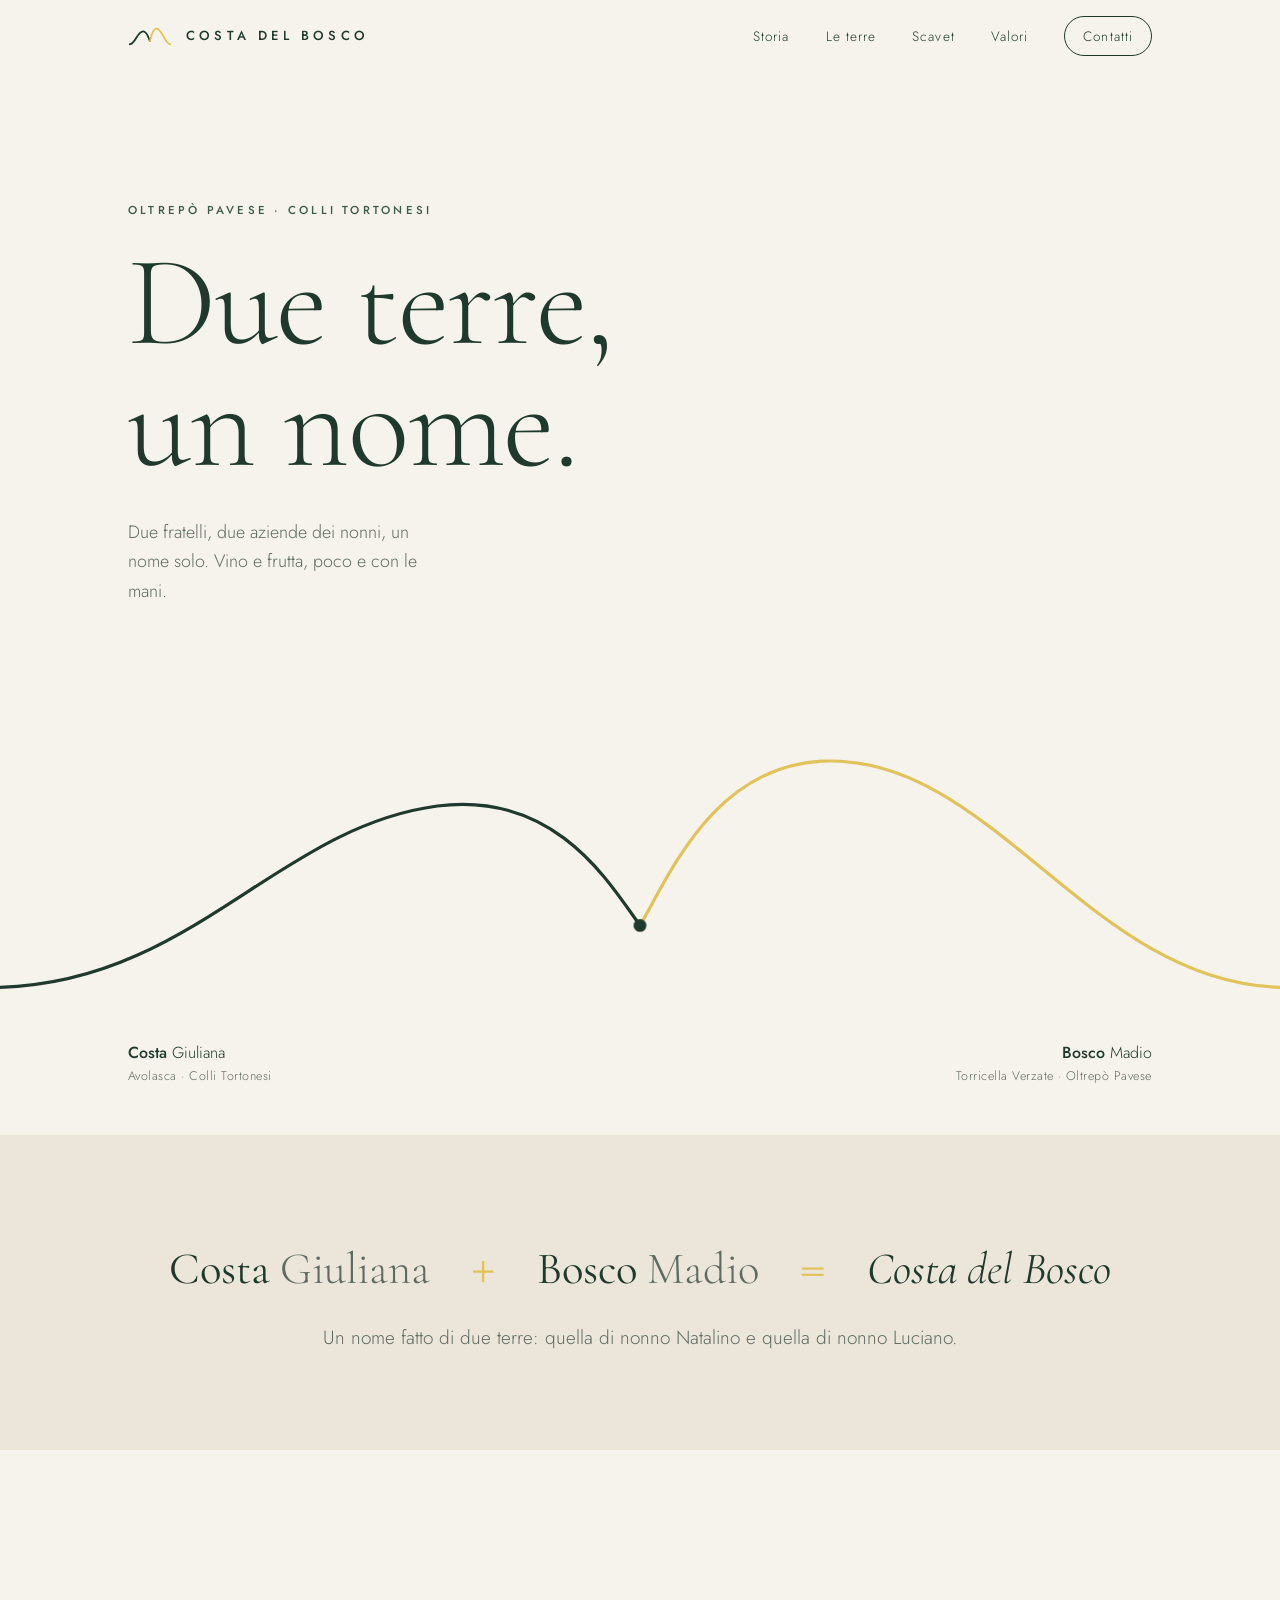
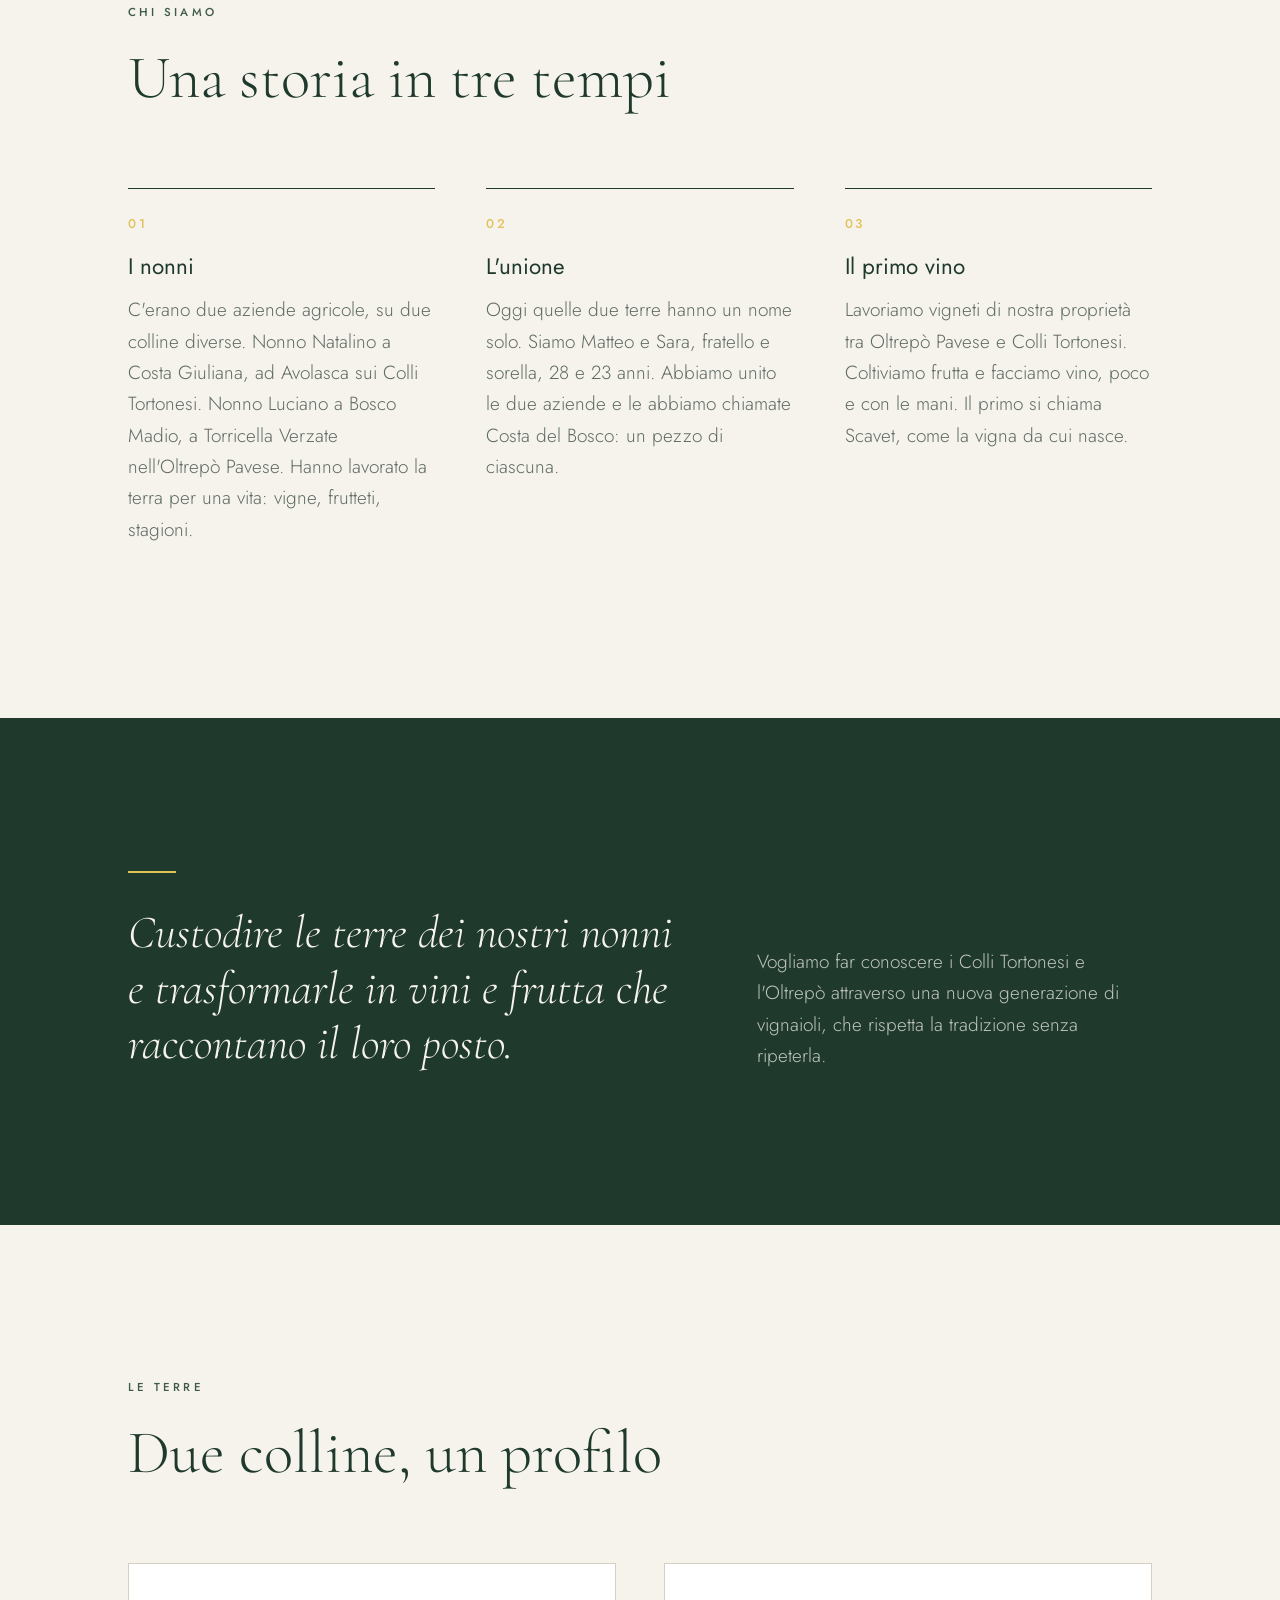
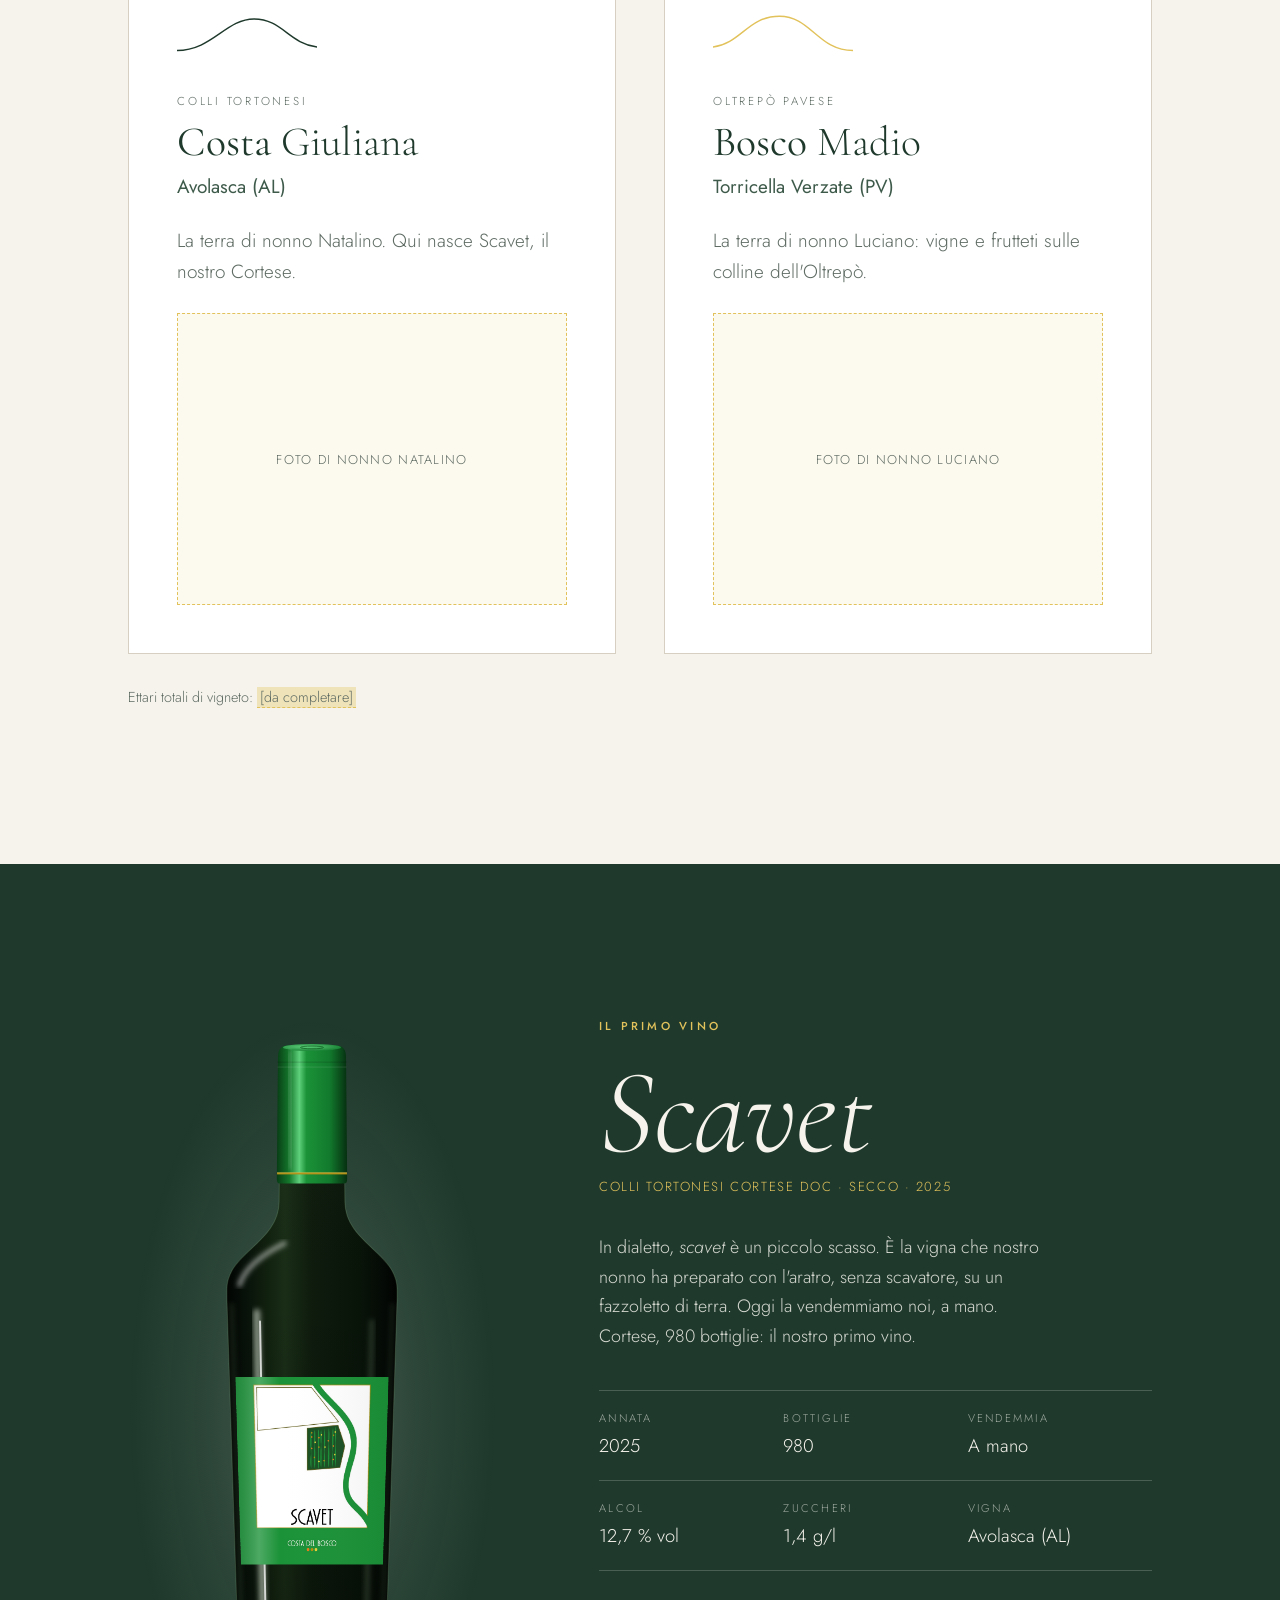
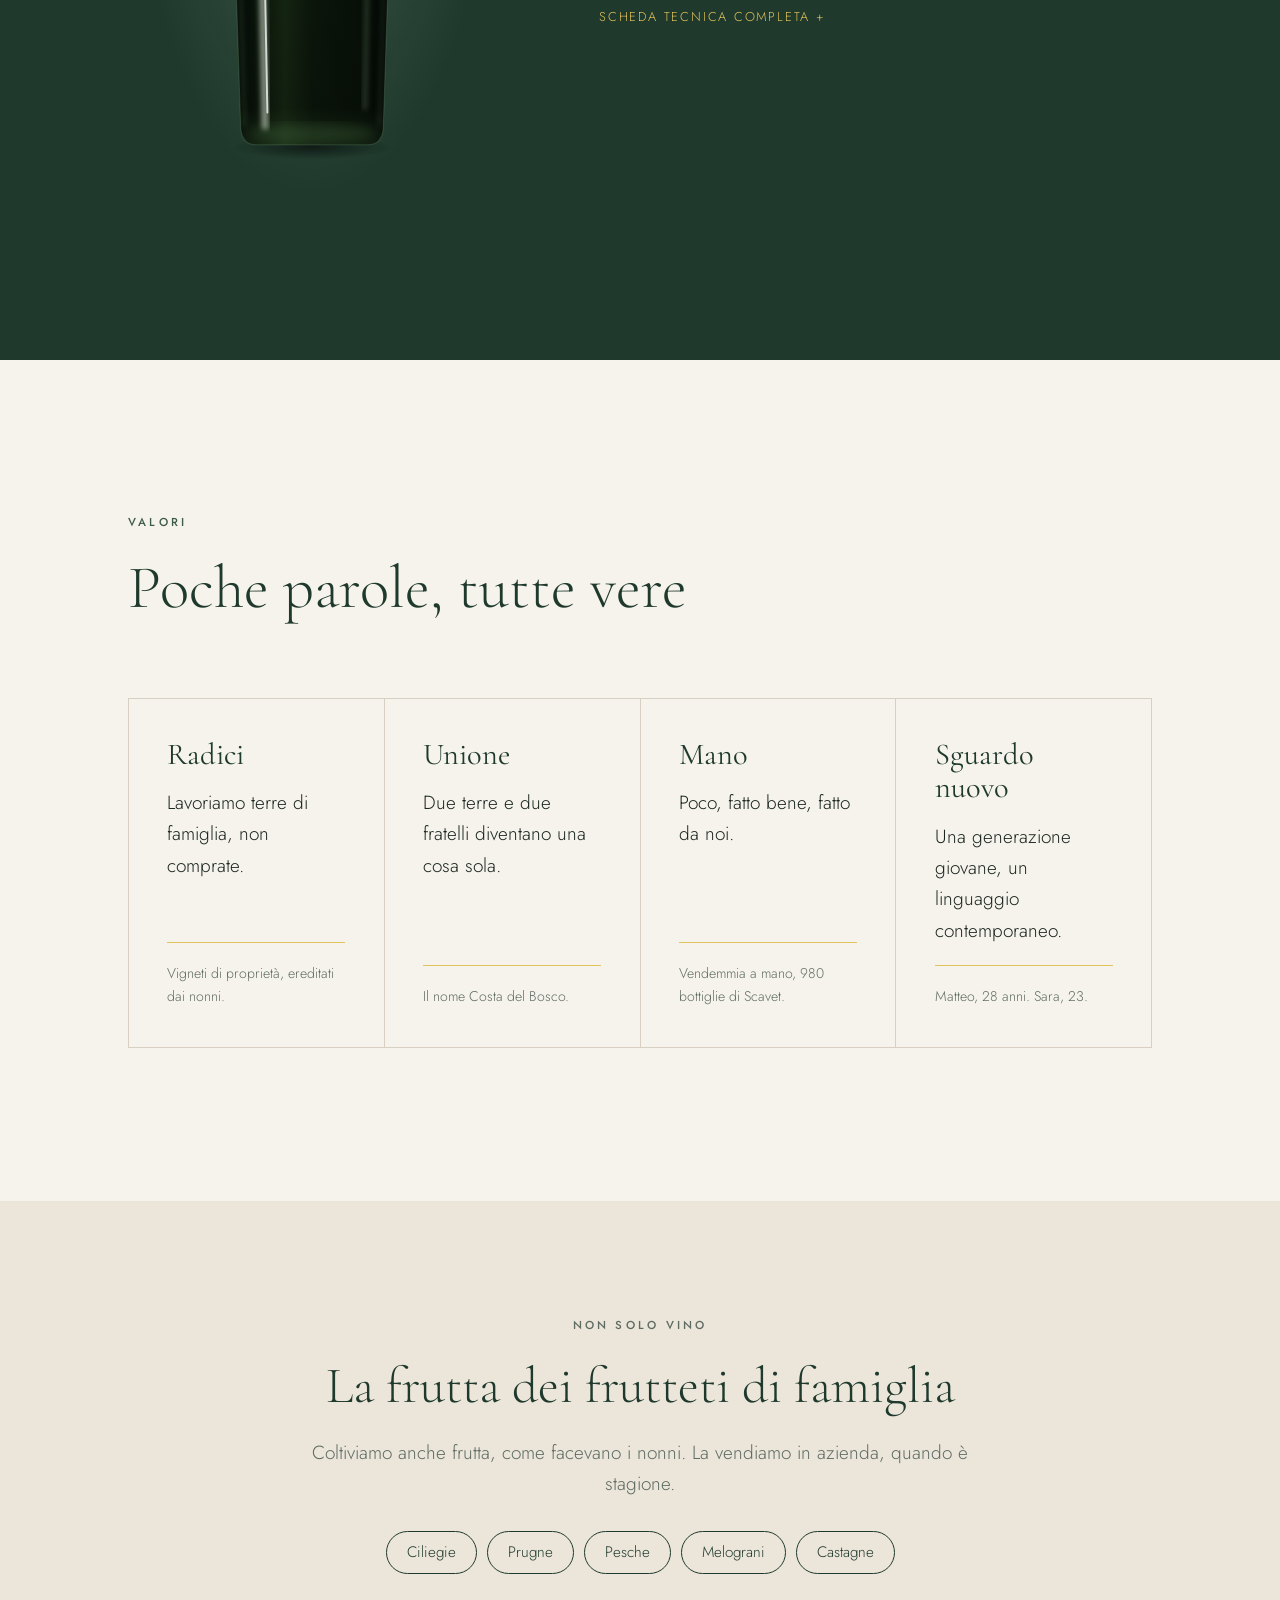
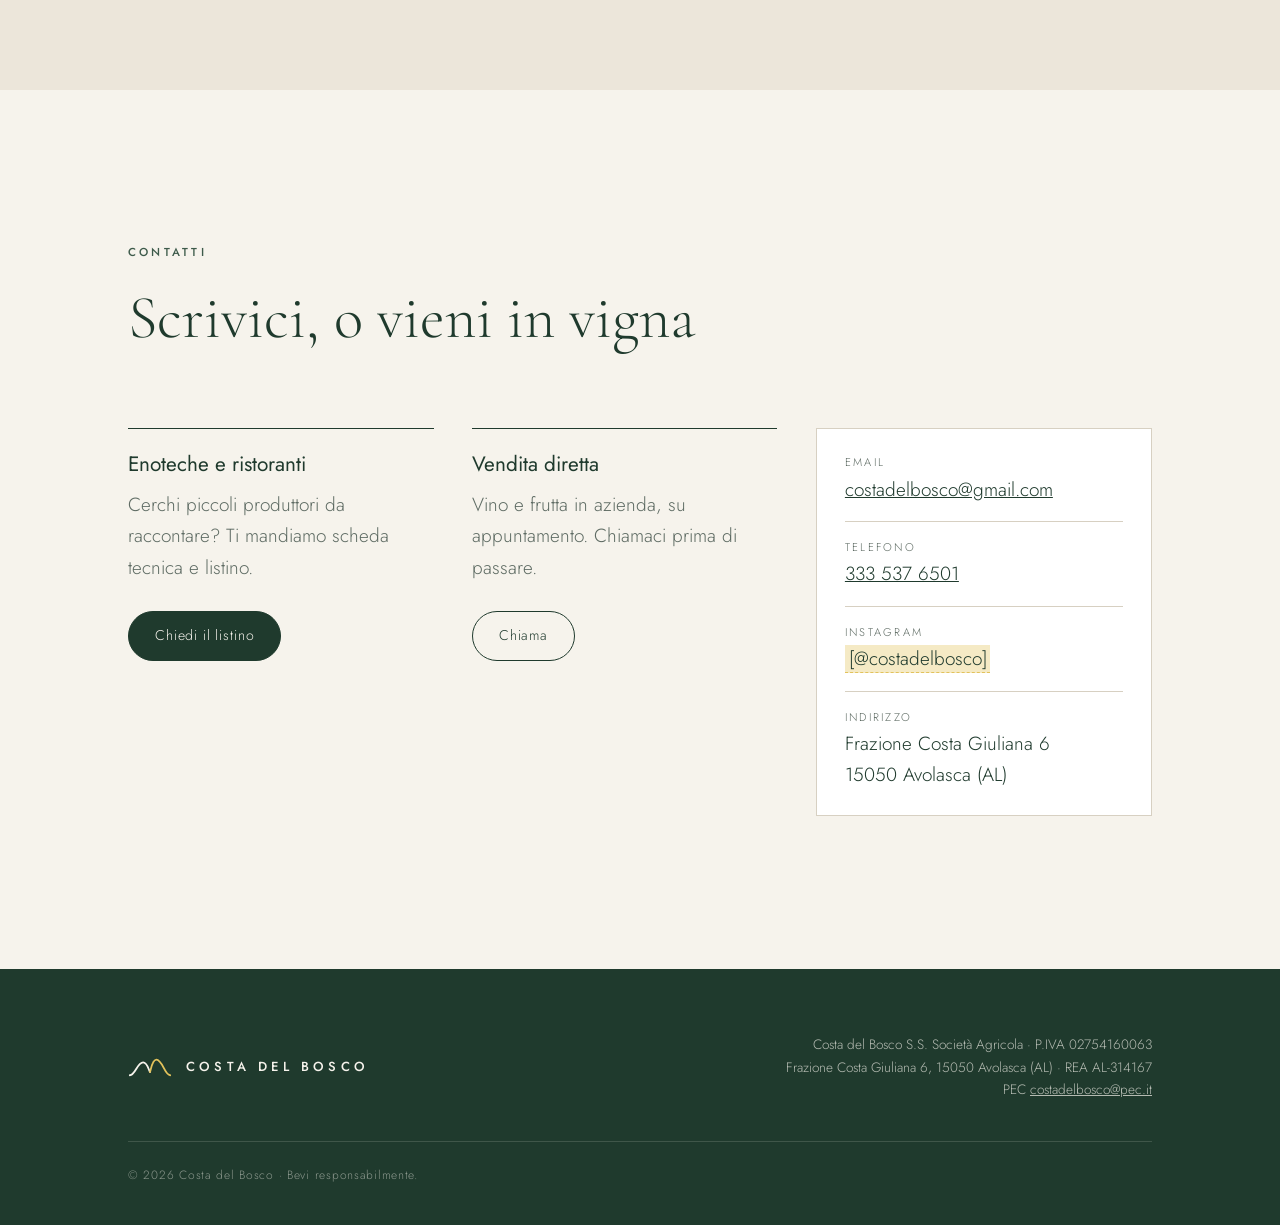
==== commit 3d3e2aec: "Sito: bottiglia più snella, etichetta più alta Co-Authored-By: Claude Opus 5.5 <noreply@anthropic.co" ====
--- a/sito/index.html
+++ b/sito/index.html
@@ -146,12 +146,13 @@
     <section id="scavet" class="wine">
       <div class="wrap wine-grid">
         <figure class="wine-visual reveal">
-          <!-- Bottiglia conica in vetro verde (GL 71), 0,75 l: spalle 80 mm, base 66 mm, altezza 300 mm. Generata da strumenti/bottiglia.py: l'etichetta è tagliata a strisce per seguire la rastremazione -->
+          <!-- Bottiglia conica in vetro verde (GL 71), 0,75 l: spalle 74 mm, base 62 mm, altezza 300 mm. Generata da strumenti/bottiglia.py: l'etichetta è tagliata a strisce per seguire la rastremazione -->
           <svg class="bottle" viewBox="0 0 100 322" role="img" aria-label="Bottiglia di Scavet in vetro verde, conica, con capsula verde e l'etichetta della vigna">
             <defs>
-              <path id="bottle-shape" d="M36 9 Q36 5 39.5 5 L60.5 5 Q64 5 64 9 L64.8 76 C65 98 90 104 90 130 L83.5 298 Q83.2 306 76 306 L24 306 Q16.8 306 16.5 298 L10 130 C10 104 35 98 35.2 76 Z" />
+              <!-- spalle alte e tese, poi il corpo si stringe dritto verso la base -->
+              <path id="bottle-shape" d="M36.4 9 Q36.4 5 39.8 5 L60.2 5 Q63.6 5 63.6 9 L64.3 70 C64.6 88 87 92 87 108 L87 112 L81 298 Q80.8 306 74 306 L26 306 Q19.2 306 19 298 L13 112 L13 108 C13 92 35.4 88 35.7 70 Z" />
               <clipPath id="bottle-clip"><use href="#bottle-shape" /></clipPath>
-              <clipPath id="label-clip"><polygon points="14.24,170.00 85.76,170.00 82.61,257.47 17.39,257.47" /></clipPath>
+              <clipPath id="label-clip"><polygon points="16.61,146.00 83.39,146.00 80.94,227.67 19.06,227.67" /></clipPath>
               <image id="label-img" href="assets/scavet-etichetta.jpg" width="1063" height="1300" />
               <linearGradient id="glass" x1="0" x2="1">
                 <stop offset="0" stop-color="#020402" />
@@ -198,28 +199,28 @@
             </defs>
 
             <!-- ombra a terra -->
-            <ellipse cx="50" cy="307" rx="40" ry="6" fill="url(#floor)" />
+            <ellipse cx="50" cy="307" rx="36" ry="5.5" fill="url(#floor)" />
 
             <!-- vetro -->
             <use href="#bottle-shape" fill="url(#glass)" />
             <g clip-path="url(#bottle-clip)">
               <rect width="100" height="322" fill="url(#glass-depth)" />
               <!-- riflessi lunghi: finestra a sinistra, controluce a destra -->
-              <path d="M24.5 136 L29 298" stroke="#e9f5e4" stroke-opacity=".55" stroke-width="3.2" stroke-linecap="round" filter="url(#soft)" />
-              <path d="M26 140 L30 292" stroke="#fff" stroke-opacity=".75" stroke-width=".9" stroke-linecap="round" />
-              <path d="M78.5 140 L74.5 290" stroke="#bfe6b8" stroke-opacity=".18" stroke-width="2" stroke-linecap="round" filter="url(#soft)" />
-              <path d="M38 112 C29 116 21 122 18.5 132" fill="none" stroke="#fff" stroke-opacity=".5" stroke-width="2" stroke-linecap="round" filter="url(#soft)" />
-              <path d="M12.5 140 L18.6 298" stroke="#6f9f68" stroke-opacity=".22" stroke-width="1.4" filter="url(#soft)" />
-              <path d="M87.5 140 L81.4 298" stroke="#6f9f68" stroke-opacity=".18" stroke-width="1.4" filter="url(#soft)" />
+              <path d="M26 118 L29.6 298" stroke="#e9f5e4" stroke-opacity=".55" stroke-width="3" stroke-linecap="round" filter="url(#soft)" />
+              <path d="M27.4 122 L30.6 292" stroke="#fff" stroke-opacity=".75" stroke-width=".85" stroke-linecap="round" />
+              <path d="M76 122 L73 290" stroke="#bfe6b8" stroke-opacity=".18" stroke-width="2" stroke-linecap="round" filter="url(#soft)" />
+              <path d="M38 88 C30 92 21 98 18.5 106" fill="none" stroke="#fff" stroke-opacity=".5" stroke-width="2" stroke-linecap="round" filter="url(#soft)" />
+              <path d="M15 114 L20.6 298" stroke="#6f9f68" stroke-opacity=".22" stroke-width="1.4" filter="url(#soft)" />
+              <path d="M85 114 L79.4 298" stroke="#6f9f68" stroke-opacity=".18" stroke-width="1.4" filter="url(#soft)" />
               <!-- fondo spesso del vetro -->
-              <ellipse cx="50" cy="301" rx="31" ry="4.5" fill="#4f7a48" opacity=".25" filter="url(#softer)" />
+              <ellipse cx="50" cy="301" rx="28" ry="4.2" fill="#4f7a48" opacity=".25" filter="url(#softer)" />
             </g>
             <use href="#bottle-shape" fill="none" stroke="#a9dca2" stroke-opacity=".18" stroke-width=".45" />
 
             <!-- etichetta conica -->
             <g clip-path="url(#label-clip)">
-              <svg x="14.272" y="170.000" width="71.456" height="2.222" viewBox="0 0.000 1063 33.028" preserveAspectRatio="none"><use href="#label-img"/></svg><svg x="14.338" y="171.822" width="71.325" height="2.222" viewBox="0 27.083 1063 33.028" preserveAspectRatio="none"><use href="#label-img"/></svg><svg x="14.403" y="173.644" width="71.194" height="2.222" viewBox="0 54.167 1063 33.028" preserveAspectRatio="none"><use href="#label-img"/></svg><svg x="14.469" y="175.467" width="71.062" height="2.222" viewBox="0 81.250 1063 33.028" preserveAspectRatio="none"><use href="#label-img"/></svg><svg x="14.534" y="177.289" width="70.931" height="2.222" viewBox="0 108.333 1063 33.028" preserveAspectRatio="none"><use href="#label-img"/></svg><svg x="14.600" y="179.111" width="70.800" height="2.222" viewBox="0 135.417 1063 33.028" preserveAspectRatio="none"><use href="#label-img"/></svg><svg x="14.665" y="180.933" width="70.669" height="2.222" viewBox="0 162.500 1063 33.028" preserveAspectRatio="none"><use href="#label-img"/></svg><svg x="14.731" y="182.756" width="70.538" height="2.222" viewBox="0 189.583 1063 33.028" preserveAspectRatio="none"><use href="#label-img"/></svg><svg x="14.797" y="184.578" width="70.407" height="2.222" viewBox="0 216.667 1063 33.028" preserveAspectRatio="none"><use href="#label-img"/></svg><svg x="14.862" y="186.400" width="70.276" height="2.222" viewBox="0 243.750 1063 33.028" preserveAspectRatio="none"><use href="#label-img"/></svg><svg x="14.928" y="188.222" width="70.145" height="2.222" viewBox="0 270.833 1063 33.028" preserveAspectRatio="none"><use href="#label-img"/></svg><svg x="14.993" y="190.045" width="70.013" height="2.222" viewBox="0 297.917 1063 33.028" preserveAspectRatio="none"><use href="#label-img"/></svg><svg x="15.059" y="191.867" width="69.882" height="2.222" viewBox="0 325.000 1063 33.028" preserveAspectRatio="none"><use href="#label-img"/></svg><svg x="15.124" y="193.689" width="69.751" height="2.222" viewBox="0 352.083 1063 33.028" preserveAspectRatio="none"><use href="#label-img"/></svg><svg x="15.190" y="195.511" width="69.620" height="2.222" viewBox="0 379.167 1063 33.028" preserveAspectRatio="none"><use href="#label-img"/></svg><svg x="15.256" y="197.334" width="69.489" height="2.222" viewBox="0 406.250 1063 33.028" preserveAspectRatio="none"><use href="#label-img"/></svg><svg x="15.321" y="199.156" width="69.358" height="2.222" viewBox="0 433.333 1063 33.028" preserveAspectRatio="none"><use href="#label-img"/></svg><svg x="15.387" y="200.978" width="69.227" height="2.222" viewBox="0 460.417 1063 33.028" preserveAspectRatio="none"><use href="#label-img"/></svg><svg x="15.452" y="202.800" width="69.095" height="2.222" viewBox="0 487.500 1063 33.028" preserveAspectRatio="none"><use href="#label-img"/></svg><svg x="15.518" y="204.623" width="68.964" height="2.222" viewBox="0 514.583 1063 33.028" preserveAspectRatio="none"><use href="#label-img"/></svg><svg x="15.583" y="206.445" width="68.833" height="2.222" viewBox="0 541.667 1063 33.028" preserveAspectRatio="none"><use href="#label-img"/></svg><svg x="15.649" y="208.267" width="68.702" height="2.222" viewBox="0 568.750 1063 33.028" preserveAspectRatio="none"><use href="#label-img"/></svg><svg x="15.715" y="210.089" width="68.571" height="2.222" viewBox="0 595.833 1063 33.028" preserveAspectRatio="none"><use href="#label-img"/></svg><svg x="15.780" y="211.911" width="68.440" height="2.222" viewBox="0 622.917 1063 33.028" preserveAspectRatio="none"><use href="#label-img"/></svg><svg x="15.846" y="213.734" width="68.309" height="2.222" viewBox="0 650.000 1063 33.028" preserveAspectRatio="none"><use href="#label-img"/></svg><svg x="15.911" y="215.556" width="68.177" height="2.222" viewBox="0 677.083 1063 33.028" preserveAspectRatio="none"><use href="#label-img"/></svg><svg x="15.977" y="217.378" width="68.046" height="2.222" viewBox="0 704.167 1063 33.028" preserveAspectRatio="none"><use href="#label-img"/></svg><svg x="16.042" y="219.200" width="67.915" height="2.222" viewBox="0 731.250 1063 33.028" preserveAspectRatio="none"><use href="#label-img"/></svg><svg x="16.108" y="221.023" width="67.784" height="2.222" viewBox="0 758.333 1063 33.028" preserveAspectRatio="none"><use href="#label-img"/></svg><svg x="16.174" y="222.845" width="67.653" height="2.222" viewBox="0 785.417 1063 33.028" preserveAspectRatio="none"><use href="#label-img"/></svg><svg x="16.239" y="224.667" width="67.522" height="2.222" viewBox="0 812.500 1063 33.028" preserveAspectRatio="none"><use href="#label-img"/></svg><svg x="16.305" y="226.489" width="67.391" height="2.222" viewBox="0 839.583 1063 33.028" preserveAspectRatio="none"><use href="#label-img"/></svg><svg x="16.370" y="228.312" width="67.260" height="2.222" viewBox="0 866.667 1063 33.028" preserveAspectRatio="none"><use href="#label-img"/></svg><svg x="16.436" y="230.134" width="67.128" height="2.222" viewBox="0 893.750 1063 33.028" preserveAspectRatio="none"><use href="#label-img"/></svg><svg x="16.501" y="231.956" width="66.997" height="2.222" viewBox="0 920.833 1063 33.028" preserveAspectRatio="none"><use href="#label-img"/></svg><svg x="16.567" y="233.778" width="66.866" height="2.222" viewBox="0 947.917 1063 33.028" preserveAspectRatio="none"><use href="#label-img"/></svg><svg x="16.633" y="235.601" width="66.735" height="2.222" viewBox="0 975.000 1063 33.028" preserveAspectRatio="none"><use href="#label-img"/></svg><svg x="16.698" y="237.423" width="66.604" height="2.222" viewBox="0 1002.083 1063 33.028" preserveAspectRatio="none"><use href="#label-img"/></svg><svg x="16.764" y="239.245" width="66.473" height="2.222" viewBox="0 1029.167 1063 33.028" preserveAspectRatio="none"><use href="#label-img"/></svg><svg x="16.829" y="241.067" width="66.342" height="2.222" viewBox="0 1056.250 1063 33.028" preserveAspectRatio="none"><use href="#label-img"/></svg><svg x="16.895" y="242.890" width="66.210" height="2.222" viewBox="0 1083.333 1063 33.028" preserveAspectRatio="none"><use href="#label-img"/></svg><svg x="16.960" y="244.712" width="66.079" height="2.222" viewBox="0 1110.417 1063 33.028" preserveAspectRatio="none"><use href="#label-img"/></svg><svg x="17.026" y="246.534" width="65.948" height="2.222" viewBox="0 1137.500 1063 33.028" preserveAspectRatio="none"><use href="#label-img"/></svg><svg x="17.091" y="248.356" width="65.817" height="2.222" viewBox="0 1164.583 1063 33.028" preserveAspectRatio="none"><use href="#label-img"/></svg><svg x="17.157" y="250.178" width="65.686" height="2.222" viewBox="0 1191.667 1063 33.028" preserveAspectRatio="none"><use href="#label-img"/></svg><svg x="17.223" y="252.001" width="65.555" height="2.222" viewBox="0 1218.750 1063 33.028" preserveAspectRatio="none"><use href="#label-img"/></svg><svg x="17.288" y="253.823" width="65.424" height="2.222" viewBox="0 1245.833 1063 33.028" preserveAspectRatio="none"><use href="#label-img"/></svg><svg x="17.354" y="255.645" width="65.292" height="2.222" viewBox="0 1272.917 1063 33.028" preserveAspectRatio="none"><use href="#label-img"/></svg>
-              <rect x="0" y="170.00" width="100" height="87.47" fill="url(#label-shade)" />
+              <svg x="16.636" y="146.000" width="66.729" height="2.101" viewBox="0 0.000 1063 33.451" preserveAspectRatio="none"><use href="#label-img"/></svg><svg x="16.687" y="147.701" width="66.627" height="2.101" viewBox="0 27.083 1063 33.451" preserveAspectRatio="none"><use href="#label-img"/></svg><svg x="16.738" y="149.403" width="66.525" height="2.101" viewBox="0 54.167 1063 33.451" preserveAspectRatio="none"><use href="#label-img"/></svg><svg x="16.789" y="151.104" width="66.423" height="2.101" viewBox="0 81.250 1063 33.451" preserveAspectRatio="none"><use href="#label-img"/></svg><svg x="16.840" y="152.806" width="66.321" height="2.101" viewBox="0 108.333 1063 33.451" preserveAspectRatio="none"><use href="#label-img"/></svg><svg x="16.891" y="154.507" width="66.219" height="2.101" viewBox="0 135.417 1063 33.451" preserveAspectRatio="none"><use href="#label-img"/></svg><svg x="16.942" y="156.209" width="66.116" height="2.101" viewBox="0 162.500 1063 33.451" preserveAspectRatio="none"><use href="#label-img"/></svg><svg x="16.993" y="157.910" width="66.014" height="2.101" viewBox="0 189.583 1063 33.451" preserveAspectRatio="none"><use href="#label-img"/></svg><svg x="17.044" y="159.611" width="65.912" height="2.101" viewBox="0 216.667 1063 33.451" preserveAspectRatio="none"><use href="#label-img"/></svg><svg x="17.095" y="161.313" width="65.810" height="2.101" viewBox="0 243.750 1063 33.451" preserveAspectRatio="none"><use href="#label-img"/></svg><svg x="17.146" y="163.014" width="65.708" height="2.101" viewBox="0 270.833 1063 33.451" preserveAspectRatio="none"><use href="#label-img"/></svg><svg x="17.197" y="164.716" width="65.606" height="2.101" viewBox="0 297.917 1063 33.451" preserveAspectRatio="none"><use href="#label-img"/></svg><svg x="17.248" y="166.417" width="65.504" height="2.101" viewBox="0 325.000 1063 33.451" preserveAspectRatio="none"><use href="#label-img"/></svg><svg x="17.299" y="168.119" width="65.402" height="2.101" viewBox="0 352.083 1063 33.451" preserveAspectRatio="none"><use href="#label-img"/></svg><svg x="17.350" y="169.820" width="65.300" height="2.101" viewBox="0 379.167 1063 33.451" preserveAspectRatio="none"><use href="#label-img"/></svg><svg x="17.401" y="171.522" width="65.198" height="2.101" viewBox="0 406.250 1063 33.451" preserveAspectRatio="none"><use href="#label-img"/></svg><svg x="17.452" y="173.223" width="65.096" height="2.101" viewBox="0 433.333 1063 33.451" preserveAspectRatio="none"><use href="#label-img"/></svg><svg x="17.503" y="174.924" width="64.993" height="2.101" viewBox="0 460.417 1063 33.451" preserveAspectRatio="none"><use href="#label-img"/></svg><svg x="17.554" y="176.626" width="64.891" height="2.101" viewBox="0 487.500 1063 33.451" preserveAspectRatio="none"><use href="#label-img"/></svg><svg x="17.605" y="178.327" width="64.789" height="2.101" viewBox="0 514.583 1063 33.451" preserveAspectRatio="none"><use href="#label-img"/></svg><svg x="17.656" y="180.029" width="64.687" height="2.101" viewBox="0 541.667 1063 33.451" preserveAspectRatio="none"><use href="#label-img"/></svg><svg x="17.707" y="181.730" width="64.585" height="2.101" viewBox="0 568.750 1063 33.451" preserveAspectRatio="none"><use href="#label-img"/></svg><svg x="17.758" y="183.432" width="64.483" height="2.101" viewBox="0 595.833 1063 33.451" preserveAspectRatio="none"><use href="#label-img"/></svg><svg x="17.810" y="185.133" width="64.381" height="2.101" viewBox="0 622.917 1063 33.451" preserveAspectRatio="none"><use href="#label-img"/></svg><svg x="17.861" y="186.834" width="64.279" height="2.101" viewBox="0 650.000 1063 33.451" preserveAspectRatio="none"><use href="#label-img"/></svg><svg x="17.912" y="188.536" width="64.177" height="2.101" viewBox="0 677.083 1063 33.451" preserveAspectRatio="none"><use href="#label-img"/></svg><svg x="17.963" y="190.237" width="64.075" height="2.101" viewBox="0 704.167 1063 33.451" preserveAspectRatio="none"><use href="#label-img"/></svg><svg x="18.014" y="191.939" width="63.973" height="2.101" viewBox="0 731.250 1063 33.451" preserveAspectRatio="none"><use href="#label-img"/></svg><svg x="18.065" y="193.640" width="63.871" height="2.101" viewBox="0 758.333 1063 33.451" preserveAspectRatio="none"><use href="#label-img"/></svg><svg x="18.116" y="195.342" width="63.768" height="2.101" viewBox="0 785.417 1063 33.451" preserveAspectRatio="none"><use href="#label-img"/></svg><svg x="18.167" y="197.043" width="63.666" height="2.101" viewBox="0 812.500 1063 33.451" preserveAspectRatio="none"><use href="#label-img"/></svg><svg x="18.218" y="198.744" width="63.564" height="2.101" viewBox="0 839.583 1063 33.451" preserveAspectRatio="none"><use href="#label-img"/></svg><svg x="18.269" y="200.446" width="63.462" height="2.101" viewBox="0 866.667 1063 33.451" preserveAspectRatio="none"><use href="#label-img"/></svg><svg x="18.320" y="202.147" width="63.360" height="2.101" viewBox="0 893.750 1063 33.451" preserveAspectRatio="none"><use href="#label-img"/></svg><svg x="18.371" y="203.849" width="63.258" height="2.101" viewBox="0 920.833 1063 33.451" preserveAspectRatio="none"><use href="#label-img"/></svg><svg x="18.422" y="205.550" width="63.156" height="2.101" viewBox="0 947.917 1063 33.451" preserveAspectRatio="none"><use href="#label-img"/></svg><svg x="18.473" y="207.252" width="63.054" height="2.101" viewBox="0 975.000 1063 33.451" preserveAspectRatio="none"><use href="#label-img"/></svg><svg x="18.524" y="208.953" width="62.952" height="2.101" viewBox="0 1002.083 1063 33.451" preserveAspectRatio="none"><use href="#label-img"/></svg><svg x="18.575" y="210.655" width="62.850" height="2.101" viewBox="0 1029.167 1063 33.451" preserveAspectRatio="none"><use href="#label-img"/></svg><svg x="18.626" y="212.356" width="62.748" height="2.101" viewBox="0 1056.250 1063 33.451" preserveAspectRatio="none"><use href="#label-img"/></svg><svg x="18.677" y="214.057" width="62.646" height="2.101" viewBox="0 1083.333 1063 33.451" preserveAspectRatio="none"><use href="#label-img"/></svg><svg x="18.728" y="215.759" width="62.543" height="2.101" viewBox="0 1110.417 1063 33.451" preserveAspectRatio="none"><use href="#label-img"/></svg><svg x="18.779" y="217.460" width="62.441" height="2.101" viewBox="0 1137.500 1063 33.451" preserveAspectRatio="none"><use href="#label-img"/></svg><svg x="18.830" y="219.162" width="62.339" height="2.101" viewBox="0 1164.583 1063 33.451" preserveAspectRatio="none"><use href="#label-img"/></svg><svg x="18.881" y="220.863" width="62.237" height="2.101" viewBox="0 1191.667 1063 33.451" preserveAspectRatio="none"><use href="#label-img"/></svg><svg x="18.932" y="222.565" width="62.135" height="2.101" viewBox="0 1218.750 1063 33.451" preserveAspectRatio="none"><use href="#label-img"/></svg><svg x="18.984" y="224.266" width="62.033" height="2.101" viewBox="0 1245.833 1063 33.451" preserveAspectRatio="none"><use href="#label-img"/></svg><svg x="19.035" y="225.967" width="61.931" height="2.101" viewBox="0 1272.917 1063 33.451" preserveAspectRatio="none"><use href="#label-img"/></svg>
+              <rect x="0" y="146.00" width="100" height="81.67" fill="url(#label-shade)" />
             </g>
 
             <!-- capsula nel verde dell'etichetta, con anello oro -->
